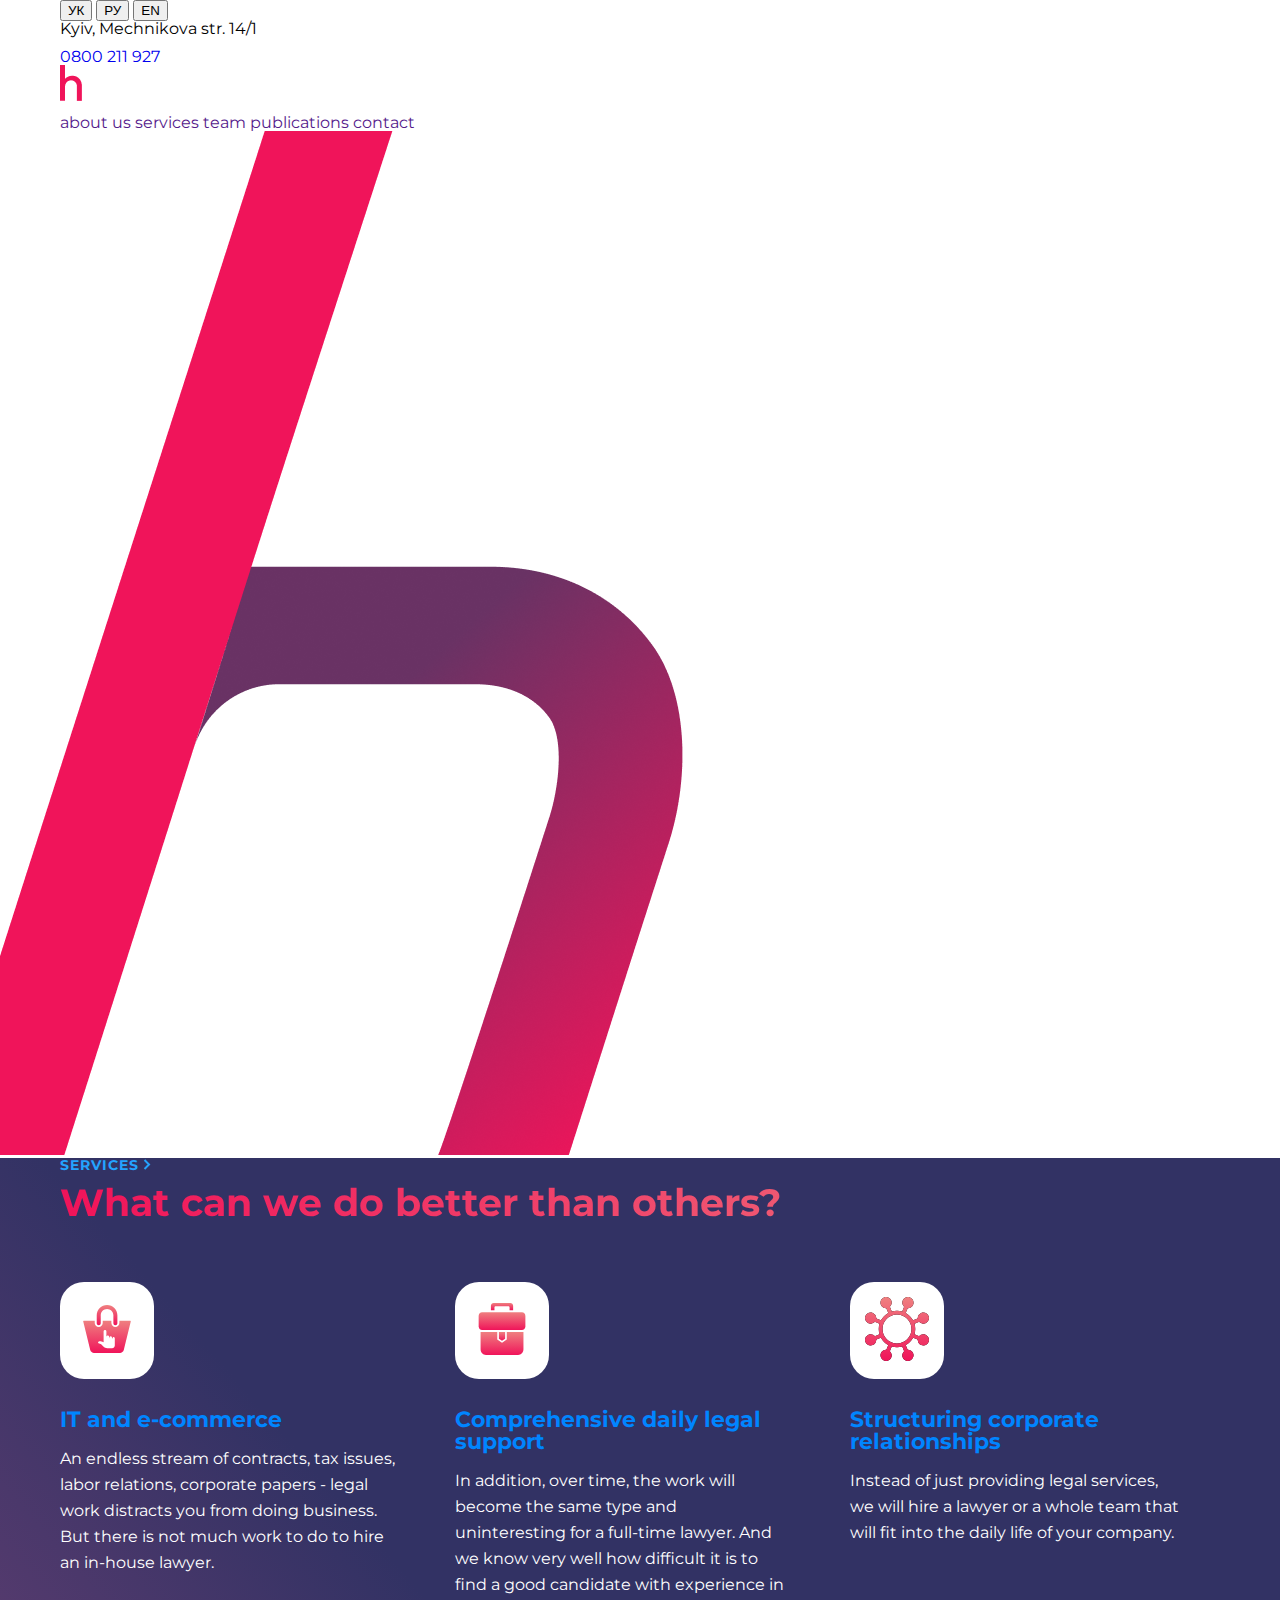
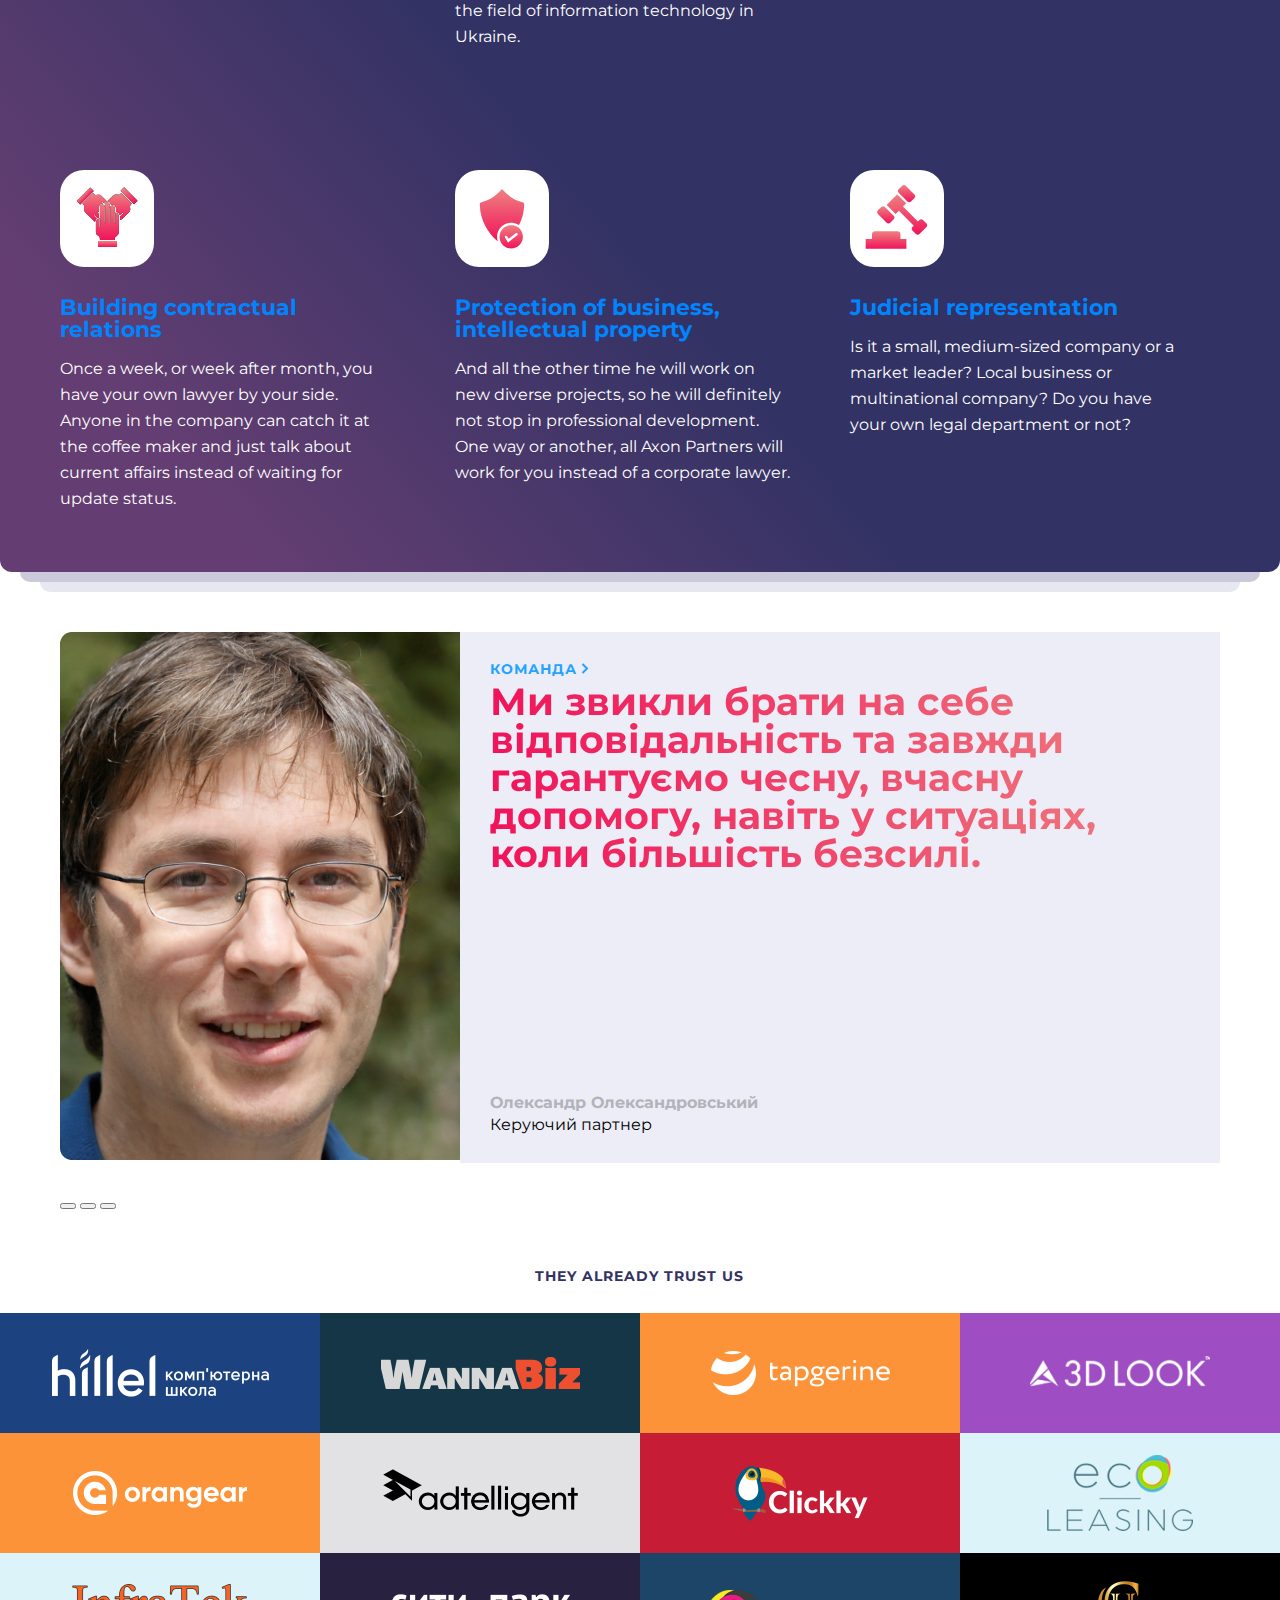
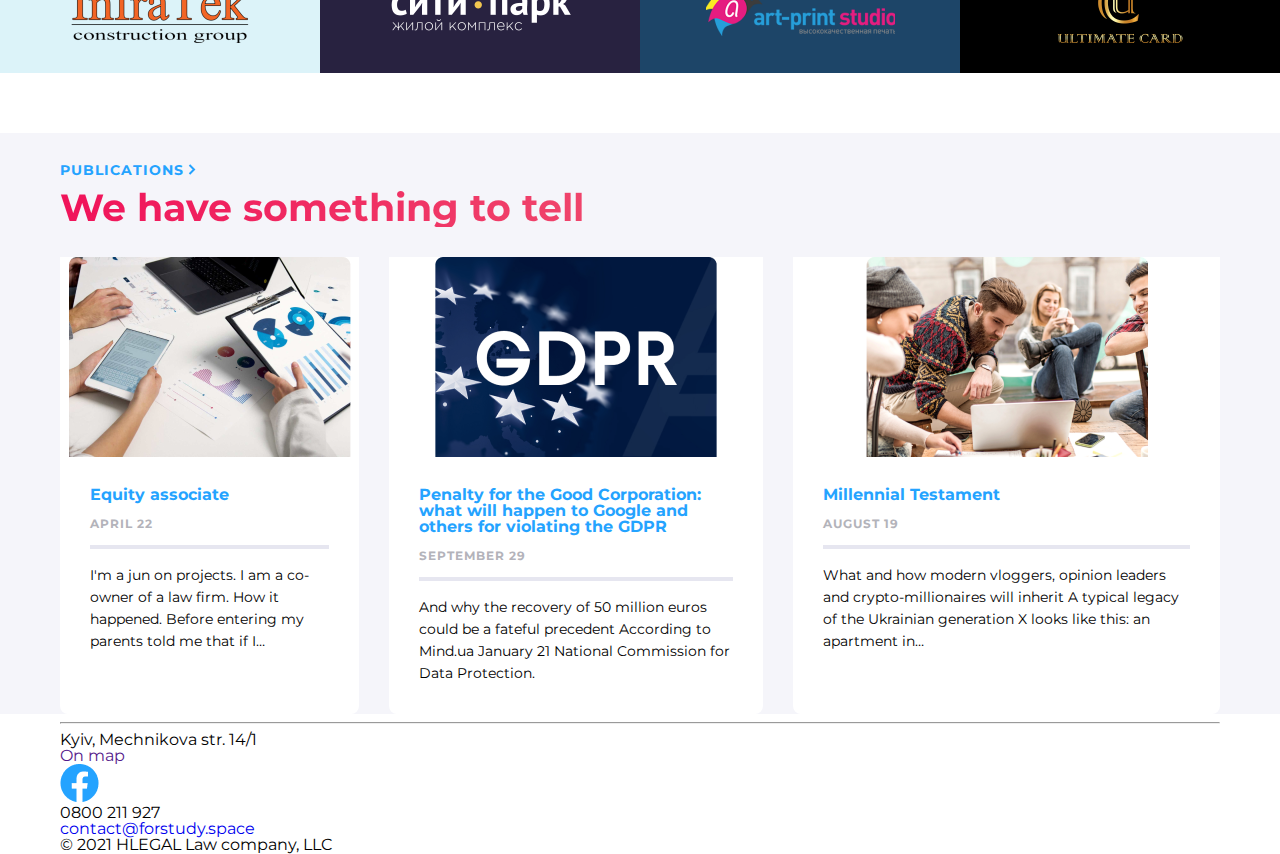
==== index.htm @ 00f5b54e "Merge branch 'homeWork2'" ====
<!DOCTYPE html>
<html lang="en">
<head>
    <meta charset="UTF-8">
    <meta name="viewport" content="width=device-width, initial-scale=1.0">
    <title>Document</title>
    <link rel="stylesheet" href="./css/style.css">
    <link rel="preconnect" href="https://fonts.googleapis.com">
    <link rel="preconnect" href="https://fonts.gstatic.com" crossorigin>
    <link href="https://fonts.googleapis.com/css2?family=Montserrat:wght@400;700&display=swap" rel="stylesheet">
</head>
<body>
    <header class="header">
        <div class="wrapper">
            <div class="header__top-of-head">
                <div class="buttons-lng">
                    <button>УК</button>
                    <button>РУ</button>
                    <button>EN</button>
                </div>
                <p>
                    Kyiv, Mechnikova str. 14/1
                </p>
                <a href="tel:+0800211927">0800 211 927</a>
                <img src="./images/logo/Facebook-Header.png" alt="">
            </div>  
            <div class="logo">
                <img src="./images/logo/Name.png" alt="">
                <img src="./images/logo/LAW-COMPANY.png" alt="">
            </div>
            <nav>
                <a href="">about us</a>
                <a href="">services</a>
                <a href="">team</a>
                <a href="">publications</a>
                <a href="">contact</a>
            </nav>
        </div>
        <section class="header__content">
            <img src="./images/Symbol.png" alt="">
        </section>
    </header>
    <section class="services">
        <div class="wrapper">
            <div>
            <a class="link-services" href="#">
                <h3 class="link-services--h3-caps">
                    Services
                </h3>
            </a>
            <h1 class="hero">
                What can we do better than others?
            </h1>
            </div>
            <div class="blocks">
                <div class="block">
                    <div class="wrap-for-services-img">
                        <img src="./images/servicesImg/Ecommerce.svg" alt="">
                    </div>
                    <h3 class="h3-regular">
                        IT and e-commerce
                    </h3>
                    <p class="paragraph-regular">
                        An endless stream of contracts, tax issues, labor relations, corporate papers - legal work distracts you from
                        doing
                        business. But there is not much work to do to hire an in-house lawyer.
                    </p>
                </div>
                <div class="block">
                    <div class="wrap-for-services-img">
                        <img src="./images/servicesImg/Support.svg" alt="">
                    </div>
                    <h3 class="h3-regular">
                        Comprehensive daily
                        legal support
                    </h3>
                    <p class="paragraph-regular">
                        In addition, over time, the work will become the same type and uninteresting for a full-time lawyer. And we know
                        very
                        well how difficult it is to find a good candidate with experience in the field of information technology in
                        Ukraine.
                    </p>
                </div>
                <div class="block">
                    <div class="wrap-for-services-img">
                        <img src="./images/servicesImg/Group.svg" alt="">
                    </div>
                    <h3 class="h3-regular">
                        Structuring corporate relationships
                    </h3>
                    <p class="paragraph-regular">
                        Instead of just providing legal services, we will hire a lawyer or a whole team that will fit into the daily
                        life of
                        your company.
                    </p>
                </div>
                <div class="block">
                    <div class="wrap-for-services-img">
                        <img src="./images/servicesImg/Trust.svg" alt="">
                    </div>
                    <h3 class="h3-regular">
                        Building contractual relations
                    </h3>
                    <p class="paragraph-regular">
                        Once a week, or week after month, you have your own lawyer by your side. Anyone in the company can catch it at
                        the
                        coffee maker and just talk about current affairs instead of waiting for update status.
                    </p>
                </div>
                <div class="block">
                    <div class="wrap-for-services-img">
                        <img src="./images/servicesImg/Protection.svg" alt="">
                    </div>
                    <h3 class="h3-regular">
                        Protection of business, intellectual property
                    </h3>
                    <p class="paragraph-regular">
                        And all the other time he will work on new diverse projects, so he will definitely not stop in professional
                        development.
                        One way or another, all Axon Partners will work for you instead of a corporate lawyer.
                    </p>
                </div>
                <div class="block">
                    <div class="wrap-for-services-img">
                        <img src="./images/servicesImg/Layer.svg" alt="">
                    </div>
                    <h3 class="h3-regular">
                        Judicial representation
                    </h3>
                    <p class="paragraph-regular">
                        Is it a small, medium-sized company or a market leader? Local business or multinational company? Do you have
                        your own
                        legal department or not?
                    </p>
                </div>
            </div>
        </div>
    </section>
    <section class="spacer">     
    </section>
    <section class="team-slider">
        <div class="wrapper">
            <div class="slider">
                <picture class="slider__picture">
                    <source media="(min-width: 1920px)" srcset="./images/team-photos/image400x298.png" />
                    <source media="(min-width: 1440px)" srcset="./images/team-photos/image400x400.png" />
                    <source media="(min-width: 1024px)" srcset="./images/team-photos/image400w.png" />
                    <source media="(min-width: 768px)" srcset="./images/team-photos/image648w.png" />
            
                    <img src="./images/team-photos/image315-w.png" alt="">
                </picture>
                <div class="slider__wrapper">
                    <div class="slider__wrapper-info">
                        <a class="link-services" href="#">
                            <h3 class="link-services--h3-caps">
                                команда
                            </h3>
                        </a>
                        <h1 class="slider__wrapper-info--hero hero">
                            Ми звикли брати на себе відповідальність та завжди гарантуємо чесну, вчасну допомогу, навіть у ситуаціях, коли
                            більшість
                            безсилі.
                        </h1>
                    </div>
                    <div class="contact">
                        <h4 class="contact-name" >
                            Олександр Олександровський
                        </h4>
                        <p class="contact-job-title">
                            Керуючий партнер
                        </p>
                    </div>
                </div>
            </div>
            <div class="dots-navigation">
                <button class="dots-navigation__button dots-navigation__button--active "></button>
                <button class="dots-navigation__button"></button>
                <button class="dots-navigation__button"></button>
            </div>
        </div>
    </section>
    <section class="spacer">
    </section>
    <section class="partners" >
        <h3 class="h3-caps">
            They already trust us
        </h3>
        <div class="logos">
            <a class="hillel" href="#">
                <img class="hillel-img" src="./images/partners/hillel.png" alt="">
            </a>
            <a class="wannabiz" href="#">
                <img class="wannabiz-img" src="./images/partners/wannabiz.png" alt="">
            </a>
            <a class="tapgerine" href="#">
                <img  class="tapgerine-img" src="./images/partners/tapgerine.png" alt="">
            </a>
            <a class="dlook" href="#">
                <img class="dlook-img" src="./images/partners/3dlook.png" alt="">
            </a>
            <a class="orangear" href="#">
                <img class="orangear-img" src="./images/partners/orangear.png" alt="">
            </a>
            <a class="adtelligent" href="#">
                <img class="adtelligent-img" src="./images/partners/adtelligent.png" alt="">
            </a>
            <a class="clickky" href="#">
                <img class="clickky-img" src="./images/partners/clickky.png" alt="">
            </a>
            <a class="eco-leasing" href="#">
                <img class="eco-leasing-img" src="./images/partners/eco-leasing.png" alt="">
            </a>
            <a class="ingratek" href="#">
                <img class="ingratek-img" src="./images/partners/ingratek.png" alt="">
            </a>
            <a class="city-par" href="#">
                <img class="city-par-img" src="./images/partners/city-par.png" alt="">
            </a>
            <a class="artprint" href="#">
                <img class="artprint-img" src="./images/partners/artprint.png" alt="">
            </a>
            <a class="ultimatecard" href="#">
                <img class="ultimatecard-img" src="./images/partners/ultimatecard.png" alt="">
            </a>
        </div>
    </section>
    <section class="publications">
        <div class="wrapper">
            <div class="publications__heading">
                <a class="publications__heading-link link-services" href="#">
                    <h3 class="link-services--h3-caps">
                        Publications
                    </h3>
                </a>
                <h1 class="publications__heading-hero hero">
                    We have something to tell
                </h1>
            </div>
            <div class="publications__cards">
                <div class="publications__cards--container ">
                    <div class="publications__cards--item">
                       <picture class="publications__cards--img">
                        <source media="(min-width: 1920px)" width="" srcset="./images/publications-photo/Cover1desktop.png" />
                        <source media="(min-width: 1440px)" srcset="./images/publications-photo/Cover1-1440.png" />
                        <source media="(min-width: 1024px)" srcset="./images/publications-photo/Cover1-1024.png" />
                        <source media="(min-width: 768px)"  srcset="./images/publications-photo/Cover1-768.png" />


                        <img class="publications__cards--img" src="./images/publications-photo/Cover1.png" alt="">
                       </picture>
                        <div class="publications__info">
                            <h4 class="publications__cards--title h4-regular">
                                Equity associate
                            </h4>
                            <p class="publications__cards--date">
                                April 22
                            </p>
                            <hr class="publications__card--dividing-strip">
                            <p class="publications__cards--text paragraph-small">
                                I'm a jun on projects. I am a co-owner of a law firm. How it happened. Before entering my parents told me
                                that if I…
                            </p>
                        </div>
                    </div>
                    <div class="publications__cards--item">
                        <picture class="publications__cards--img">
                            <source media="(min-width: 1920px)" srcset="./images/publications-photo/Cover2-desktop.png" />
                            <source media="(min-width: 1440px)" srcset="./images/publications-photo/Cover2-1440.png" />
                            <source media="(min-width: 1024px)" srcset="./images/publications-photo/Cover2-1024.png" />
                            <source media="(min-width: 768px)" srcset="./images/publications-photo/Cover2-768.png" />

                            <img class="publications__cards--img" src="./images/publications-photo/Cover2.png" alt="">
                        </picture>
                        <div class="publications__info">
                            <h4 class="publications__cards--title h4-regular">
                                Penalty for the Good Corporation: what will happen to Google and others for violating the GDPR
                            </h4>
                            <p class="publications__cards--date">
                                September 29
                            </p>
                            <hr class="publications__card--dividing-strip">
                            <p class="publications__cards--text paragraph-small">
                                And why the recovery of 50 million euros could be a fateful precedent According to Mind.ua January 21
                                National
                                Commission for Data Protection.
                            </p>
                        </div>
                    </div>
                </div>
                <div class="publications__cards--item">
                    <picture class="publications__cards--img">
                        <source media="(min-width: 1920px)" srcset="./images/publications-photo/Cover3-desktop.png" />
                        <source media="(min-width: 1440px)" srcset="./images/publications-photo/Cover3-1440.png" />
                        <source media="(min-width: 1024px)" srcset="./images/publications-photo/Cover3-1024.png" />
                        <source media="(min-width: 768px)" srcset="./images/publications-photo/Cover3-768.png" />

                        <img class="publications__cards--img" src="./images/publications-photo/Cover3.png" alt="">
                    </picture>
                   
                    <div class="publications__info">
                        <h4 class="publications__cards--title h4-regular">
                            Millennial Testament
                        </h4>
                        <p class="publications__cards--date">
                            August 19
                        </p>
                        <hr class="publications__card--dividing-strip">
                        <p class="publications__cards--text paragraph-small">
                            What and how modern vloggers, opinion leaders and crypto-millionaires will inherit A typical legacy of the Ukrainian
                            generation X looks like this: an apartment in…
                        </p>
                    </div>
                </div>
            </div>
        </div>
    </section>
    <footer class="footer">
        <div class="wrapper">
            <hr class="footer__hr">
            <div class="footer__content">
                <div class="footer__content--address">
                    <p class="footer__content--street">Kyiv, Mechnikova str. 14/1</p>
                    <a class="footer__content--link" href="">On map</a>
                </div>
                <div class="footer__content--contact">
                    <img src="./images/logo/Facebook-Footer.png" alt="">
                    <div class="dot-separator"></div>
                    <p class="footer__content--number" >0800 211 927</p>
                    <div class="dot-separator"></div>
                    <a class="footer__content--email" href="#">contact@forstudy.space</a>
                </div>
                <p class="footer__content--law">© 2021 HLEGAL Law company, LLC</p>
            </div>
        </div>
    </footer>
</body>
</html>
---- css/style.css ----
/* http://meyerweb.com/eric/tools/css/reset/ 
   v2.0 | 20110126
   License: none (public domain)
*/
html,
body,
div,
span,
applet,
object,
iframe,
h1,
h2,
h3,
h4,
h5,
h6,
p,
blockquote,
pre,
a,
abbr,
acronym,
address,
big,
cite,
code,
del,
dfn,
em,
img,
ins,
kbd,
q,
s,
samp,
small,
strike,
strong,
sub,
sup,
tt,
var,
b,
u,
i,
center,
dl,
dt,
dd,
ol,
ul,
li,
fieldset,
form,
label,
legend,
table,
caption,
tbody,
tfoot,
thead,
tr,
th,
td,
article,
aside,
canvas,
details,
embed,
figure,
figcaption,
footer,
header,
hgroup,
menu,
nav,
output,
ruby,
section,
summary,
time,
mark,
audio,
video {
  margin: 0;
  padding: 0;
  border: 0;
  font-size: 100%;
  font: inherit;
  vertical-align: baseline;
}

/* HTML5 display-role reset for older browsers */
article,
aside,
details,
figcaption,
figure,
footer,
header,
hgroup,
menu,
nav,
section {
  display: block;
}

body {
  line-height: 1;
}

ol,
ul {
  list-style: none;
}

blockquote,
q {
  quotes: none;
}

blockquote:before,
blockquote:after,
q:before,
q:after {
  content: "";
  content: none;
}

table {
  border-collapse: collapse;
  border-spacing: 0;
}

a {
  text-decoration: none;
}

body {
  font-family: montserrat, sans-serif;
}

.wrapper {
  margin-left: auto;
  margin-right: auto;
}

.wrapper {
  max-width: 1600px;
  padding-left: 30px;
  padding-right: 30px;
  margin-left: auto;
  margin-right: auto;
}

.spacer {
  height: 60px;
}

@media (max-width: 768px) {
  .hero {
    font-size: 30px;
  }
}
@media (max-width: 1024px) {
  .slider__wrapper {
    margin-bottom: 30px;
  }
}
@media (min-width: 768px) {
  .wrapper {
    padding-left: 60px;
    padding-right: 60px;
  }
  .block {
    width: 45%;
  }
  .blocks {
    display: flex;
    flex-direction: row;
    flex-wrap: wrap;
    align-content: space-between;
    gap: 60px;
  }
  .publications__cards--container {
    display: flex;
    gap: 30px;
  }
}
@media (min-width: 1024px) {
  .block {
    width: 28.9%;
  }
  .slider {
    display: flex;
    margin-bottom: 30px;
  }
  .slider__wrapper {
    display: flex;
    flex-direction: column;
    justify-content: space-between;
    gap: 30px;
  }
  .publications__cards {
    display: flex;
    gap: 30px;
  }
  .publications__cards--item {
    display: flex;
    flex-direction: column;
    align-items: flex-start;
  }
  .publications__cards--container {
    display: flex;
  }
}
@media (min-width: 1440px) {
  .block {
    width: 30.3%;
  }
  .slider-wrapper-info .hero {
    margin-bottom: 0;
  }
}
@media (max-width: 768px) {
  .logos a:nth-child(n+7) {
    display: none;
  }
}
@media (min-width: 768px) {
  .logos {
    display: flex;
    flex-wrap: wrap;
  }
  .logos a {
    width: 33.3%;
  }
}
@media (min-width: 1024px) {
  .logos a {
    width: 25%;
  }
}
@media (min-width: 1920px) {
  .wrapper {
    padding-left: 160px;
    padding-right: 160px;
  }
  .block {
    width: 30.8%;
  }
  .logos {
    padding-left: 100px;
    padding-right: 100px;
  }
  .hillel {
    border-top-left-radius: 12px;
  }
  .dlook {
    border-top-right-radius: 12px;
  }
  .ingratek {
    border-bottom-left-radius: 12px;
  }
  .ultimatecard {
    border-bottom-right-radius: 12px;
  }
}
.publications {
  padding-top: 30px;
  background-color: #F5F5FA;
}
.publications__cards--img {
  height: 200px;
  display: flex;
  justify-content: center;
  margin-left: auto;
  margin-right: auto;
}
.publications__info {
  padding: 30px;
}
.publications__cards--item {
  margin-top: 30px;
  background-color: #fff;
  border-bottom-left-radius: 8px;
  border-bottom-right-radius: 8px;
}
.publications__cards--title {
  margin-bottom: 15px;
}
.publications__cards--date {
  margin-bottom: 15px;
  color: #B3B3BA;
  font-size: 12px;
  font-weight: 700;
  letter-spacing: 1px;
  text-transform: uppercase;
}
.publications__card--dividing-strip {
  margin-top: 0;
  margin-bottom: 15px;
  background: #E6E6F0;
  height: 4px;
  border: none;
}

.hero {
  margin-top: 10px;
  font-size: 38px;
  font-weight: 700;
  background: linear-gradient(90deg, #F0145A 0.84%, #EF8080 99.96%);
  background-clip: text;
  -webkit-background-clip: text;
  -webkit-text-fill-color: transparent;
}

.h3-regular {
  color: #0085FF;
  font-size: 22px;
  font-weight: 700;
  margin-bottom: 15px;
}

.paragraph-regular {
  color: #FFF;
  line-height: 26px;
}

.h3-caps {
  color: #24A3FF;
  font-size: 14px;
  font-weight: 700;
  letter-spacing: 1px;
  text-transform: uppercase;
  color: #323264;
  margin-bottom: 30px;
  width: 210px;
  margin-left: auto;
  margin-right: auto;
}

.h4-regular {
  color: #24A3FF;
  font-weight: 700;
}

.paragraph-small {
  color: #000;
  font-size: 14px;
  line-height: 22px;
}

.services {
  position: relative;
  background: linear-gradient(229deg, #323264 11.93%, #323264 57.17%, #643E72 87.46%);
  border-radius: 0px 0px 12px 12px;
}

.services::after {
  content: "";
  position: absolute;
  bottom: -10px;
  left: 0;
  right: 0;
  margin-right: 20px;
  margin-left: 20px;
  border-radius: 0px 0px 12px 12px;
  background-color: #CACADB;
  height: 10px;
}

.services::before {
  content: "";
  position: absolute;
  bottom: -20px;
  left: 0;
  right: 0;
  margin-right: 40px;
  margin-left: 40px;
  border-radius: 0px 0px 12px 12px;
  background-color: #E7E7F2;
  height: 10px;
}

.link-services {
  display: flex;
  width: 94px;
}
.link-services--h3-caps {
  color: #24A3FF;
  font-size: 14px;
  font-weight: 700;
  letter-spacing: 1px;
  text-transform: uppercase;
}

.link-services::after {
  content: url(../images/Arrow.svg);
  margin-left: 2px;
}

.link-services:hover::after {
  content: url(../images/ArrowRed.svg);
  margin-left: 2px;
}

.link-services:hover .link-services--h3-caps {
  color: #F0145A;
}

.wrap-for-services-img {
  display: inline-block;
  border-radius: 24px;
  background: #FFF;
  margin-bottom: 30px;
}
.wrap-for-services-img img {
  width: 64px;
  height: 64px;
  padding: 15px;
}

.blocks {
  padding-top: 30px;
  padding-bottom: 30px;
}

.block {
  padding-top: 30px;
  padding-bottom: 30px;
}

.partners {
  padding-bottom: 60px;
}

.hillel {
  background-color: #1C4280;
  display: flex;
  height: 120px;
  justify-content: center;
  align-items: center;
}
.hillel-img {
  width: 217px;
  height: 48px;
}

.wannabiz {
  display: flex;
  height: 120px;
  justify-content: center;
  align-items: center;
  background-color: #143646;
}
.wannabiz-img {
  width: 199px;
  height: 32px;
}

.tapgerine {
  display: flex;
  height: 120px;
  justify-content: center;
  align-items: center;
  background-color: #FD9339;
}
.tapgerine-img {
  width: 179px;
  height: 44px;
}

.dlook {
  display: flex;
  height: 120px;
  justify-content: center;
  align-items: center;
  background-color: #9E4DC3;
}
.dlook-img {
  width: 180px;
  height: 42px;
}

.orangear {
  display: flex;
  height: 120px;
  justify-content: center;
  align-items: center;
  background-color: #FD9339;
}
.orangear-img {
  width: 174px;
  height: 44px;
}

.adtelligent {
  display: flex;
  height: 120px;
  justify-content: center;
  align-items: center;
  background-color: #E2E2E4;
}
.adtelligent-img {
  width: 195px;
  height: 48px;
}

.clickky {
  display: flex;
  height: 120px;
  justify-content: center;
  align-items: center;
  background-color: #C71C36;
}
.clickky-img {
  width: 138px;
  height: 61px;
}

.eco-leasing {
  display: flex;
  height: 120px;
  justify-content: center;
  align-items: center;
  background-color: #DCF3F9;
}
.eco-leasing-img {
  width: 146px;
  height: 76px;
}

.ingratek {
  display: flex;
  height: 120px;
  justify-content: center;
  align-items: center;
  background-color: #DCF3F9;
}
.ingratek-img {
  width: 182px;
  height: 60px;
}

.city-par {
  display: flex;
  height: 120px;
  justify-content: center;
  align-items: center;
  background-color: #282240;
}
.city-par-img {
  width: 181px;
  height: 38px;
}

.artprint {
  display: flex;
  height: 120px;
  justify-content: center;
  align-items: center;
  background-color: #1D4568;
}
.artprint-img {
  width: 189px;
  height: 46px;
}

.ultimatecard {
  display: flex;
  height: 120px;
  justify-content: center;
  align-items: center;
  background-color: #000;
}
.ultimatecard-img {
  width: 152px;
  height: 95px;
}

.slider__wrapper-info--hero {
  margin-top: 5px;
  margin-bottom: 30px;
}
.slider__wrapper {
  padding: 30px;
  background-color: #EDEDF7;
}

.contact-name {
  color: #B3B3BA;
  font-weight: 700;
  margin-bottom: 6px;
@media (min-width: 768px) {
  .logos {
    display: flex;
    flex-wrap: wrap;
  }
  .logos a {
    width: 33.3%;
  }
  .footer__content {
    display: grid;
    grid-template-columns: 1fr 1fr;
  }
  .footer__content--address {
    display: flex;
  }
  .footer__content--street {
    display: flex;
    align-items: center;
  }
  .footer__content--law {
    display: flex;
    justify-content: end;
  }
  .footer__content--street::after {
    content: "";
    border-radius: 50%;
    width: 6px;
    height: 6px;
    background-color: #B3B3BA;
    margin-left: 10px;
    margin-right: 10px;
  }
  .footer__content--contact {
    display: flex;
    align-items: center;
    grid-column: 1/3;
    grid-row: 2/3;
  }
  .footer__content--number {
    display: flex;
    align-items: center;
  }
  .footer__content--number::before {
    content: "";
    border-radius: 50%;
    width: 6px;
    height: 6px;
    background-color: #B3B3BA;
    margin-left: 10px;
    margin-right: 10px;
  }
  .footer__content--number::after {
    content: "";
    border-radius: 50%;
    width: 6px;
    height: 6px;
    background-color: #B3B3BA;
    margin-left: 10px;
    margin-right: 10px;
  }
}
.contact-job-title {
  color: #B3B3BA;
  font-size: 14px;
  line-height: 22px;
}

.dots-navigation {
  display: flex;
  justify-content: center;
}
.dots-navigation__button {
  cursor: pointer;
  width: 16px;
  height: 16px;
  border-radius: 50%;
  border: none;
  opacity: 0.2;
  background-color: #24A3FF;
}
.dots-navigation__button:nth-child(2) {
  margin-left: 15px;
  margin-right: 15px;
}
.dots-navigation__button--active {
  opacity: 1;
}

.slider__picture {
  display: block;
  font-size: 0;
  margin-left: auto;
  margin-right: auto;
  display: flex;
  justify-content: center;
}
.footer {
  padding-top: 30px;
  padding-bottom: 30px;
}
.footer__hr {
  height: 2px;
  background-color: #E6E6F0;
  margin-top: 0;
  margin-bottom: 30px;
  border: none;
}
.footer__content {
  text-align: center;
}
.footer__content--link {
  color: #24A3FF;
  font-size: 14px;
  font-weight: 700;
  letter-spacing: 1px;
  text-transform: uppercase;
}
.footer__content--number {
  color: #46466E;
  font-weight: 700;
  margin-top: 10px;
  margin-bottom: 10px;
}
.footer__content--email {
  color: #24A3FF;
  font-weight: 700;
}
.footer__content--law {
  color: #B3B3BA;
}
.footer__content--street {
  color: #323264;
  margin-bottom: 10px;
}
.footer__content--contact {
  margin-bottom: 30px;
}
.footer__content--address {
  margin-bottom: 20px;
}

.header {
  position: relative;
}
.header__top-of-head {
  position: absolute;
  top: 0;
}
.header__content {
  background-color: #323264;
  position: relative;
}

/*# sourceMappingURL=style.css.map */
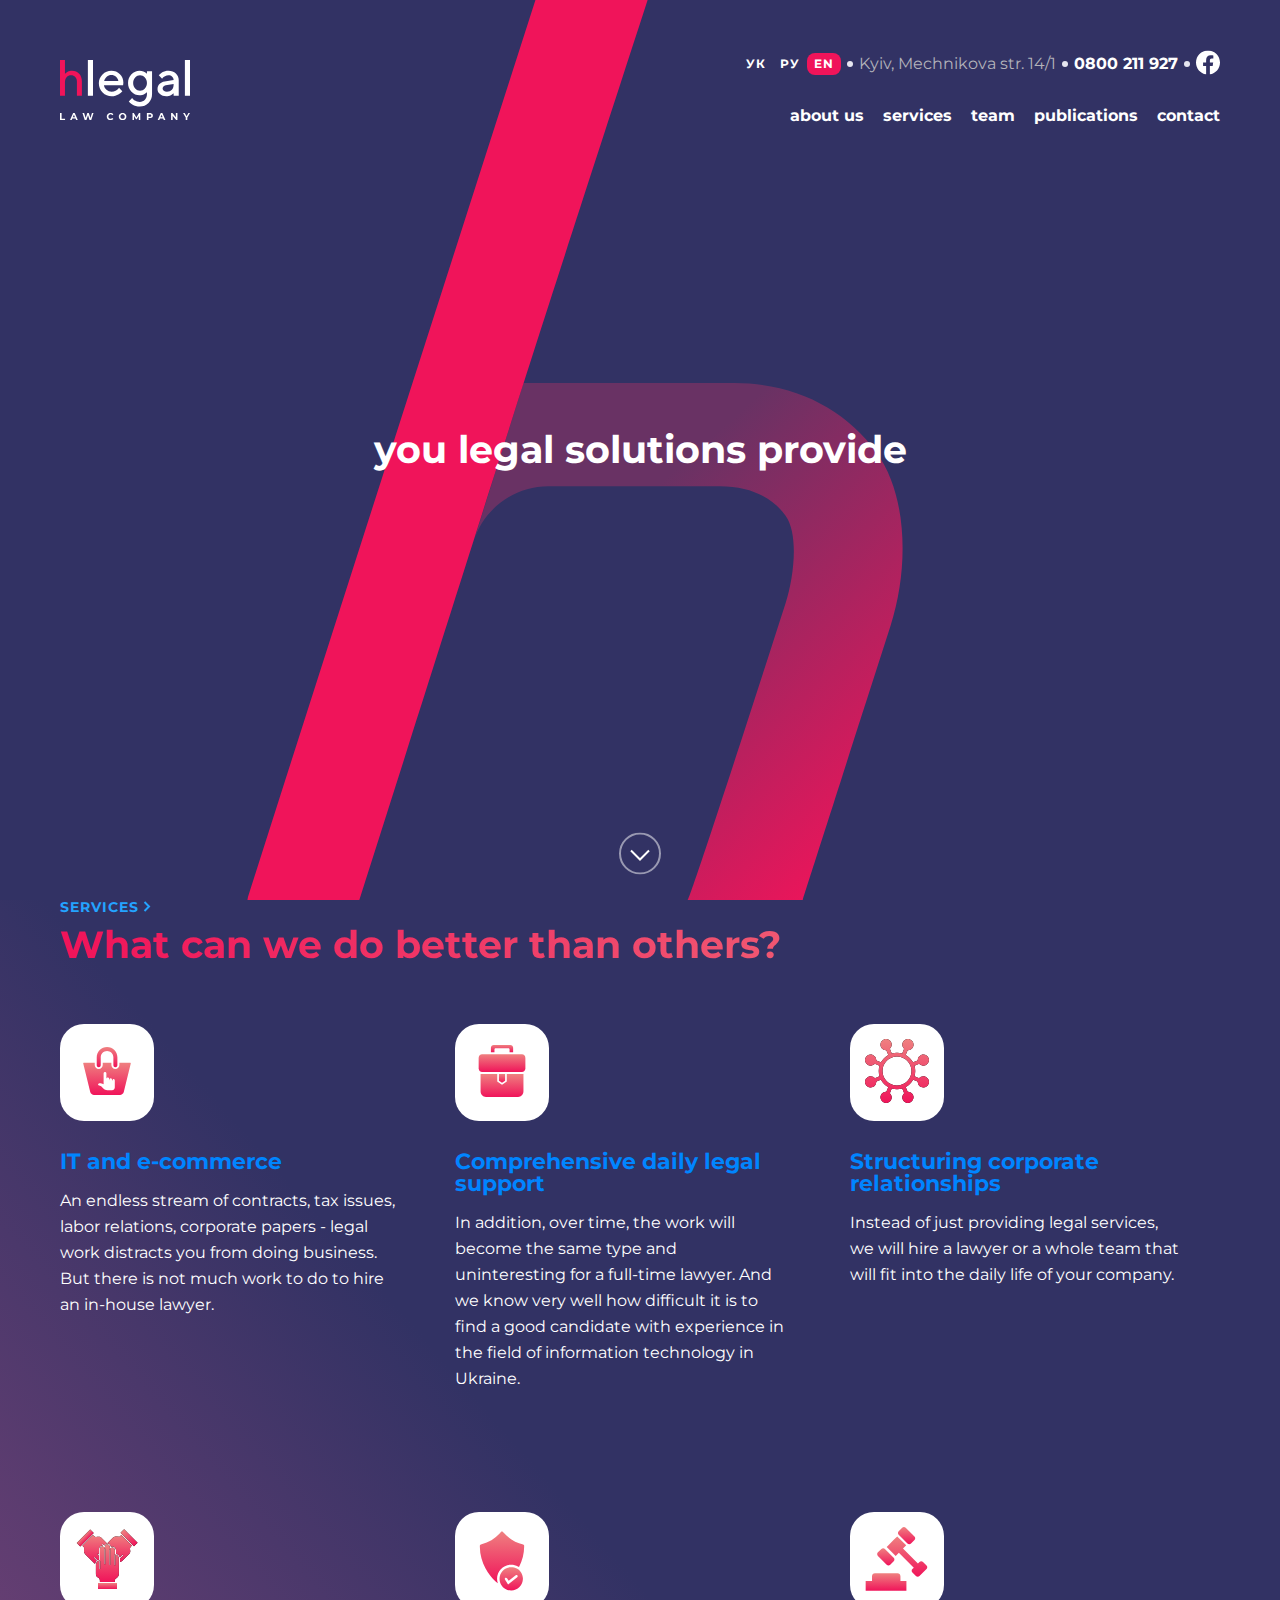
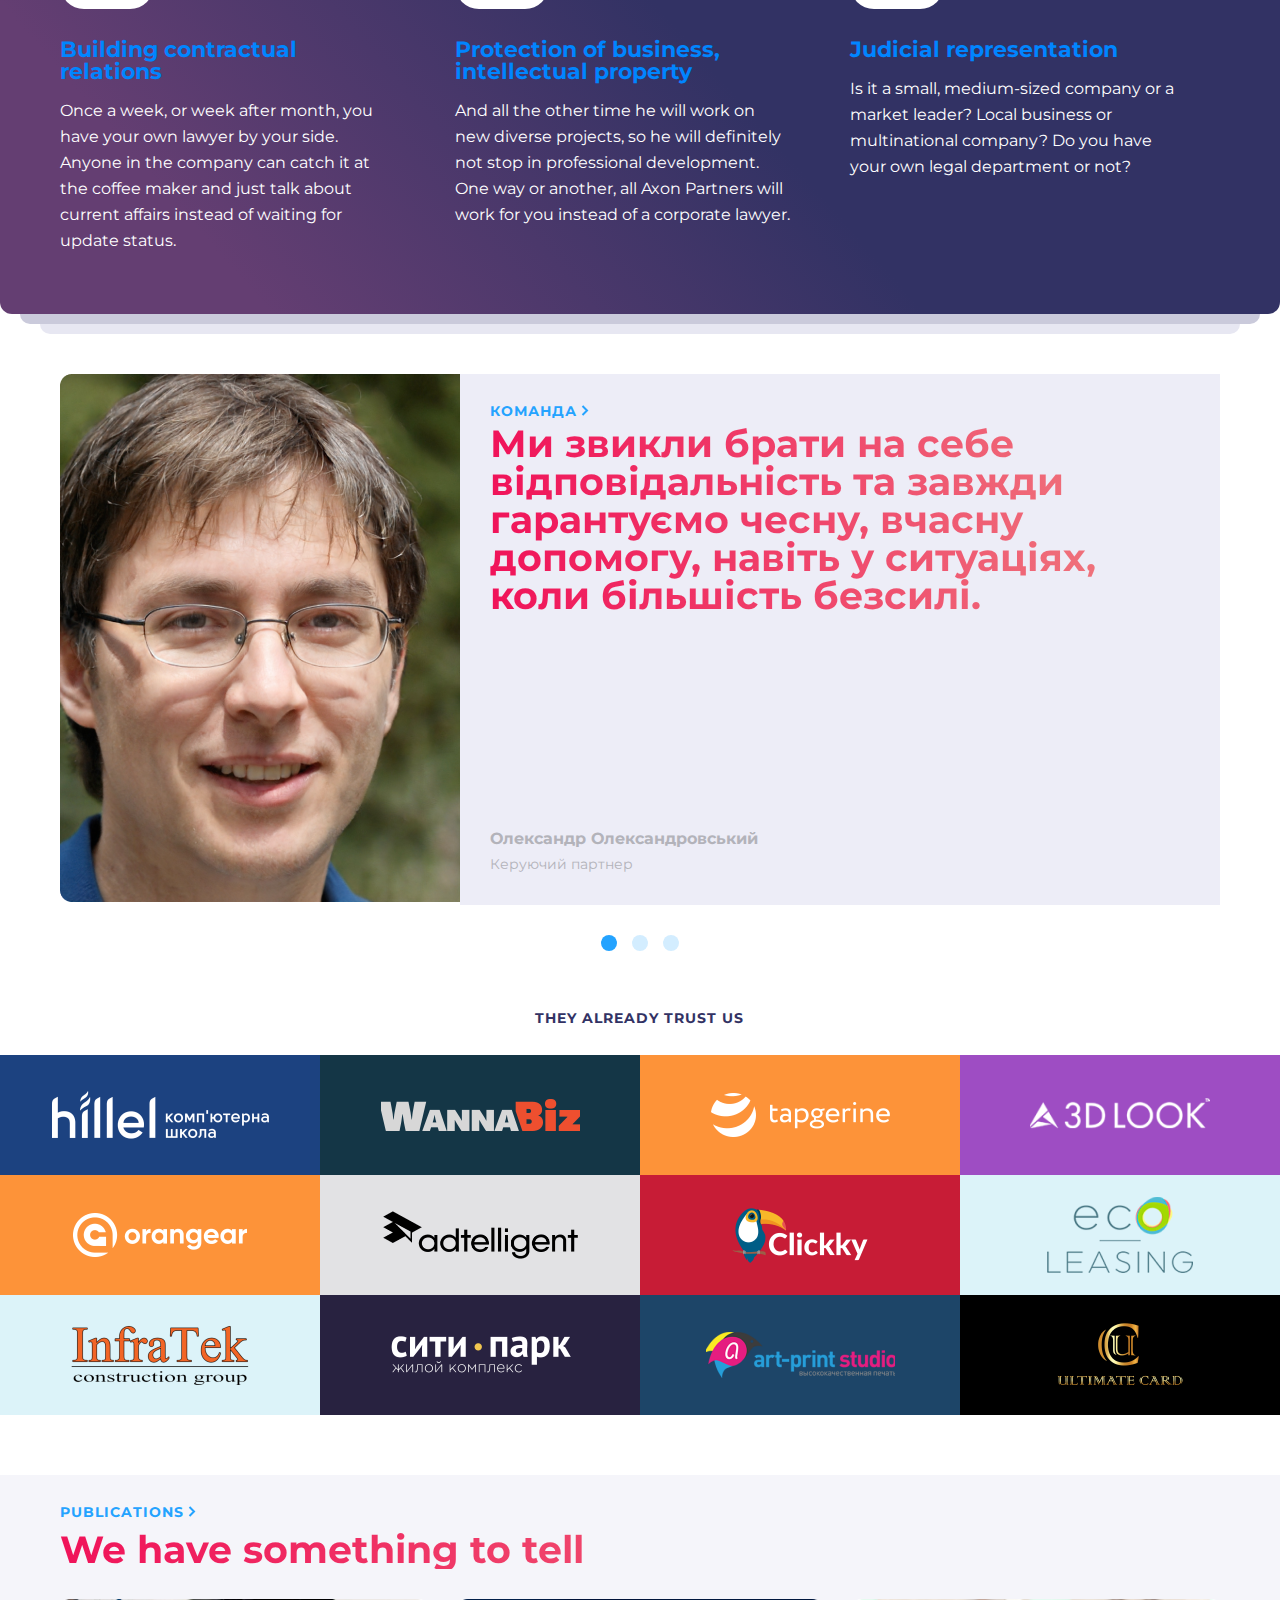
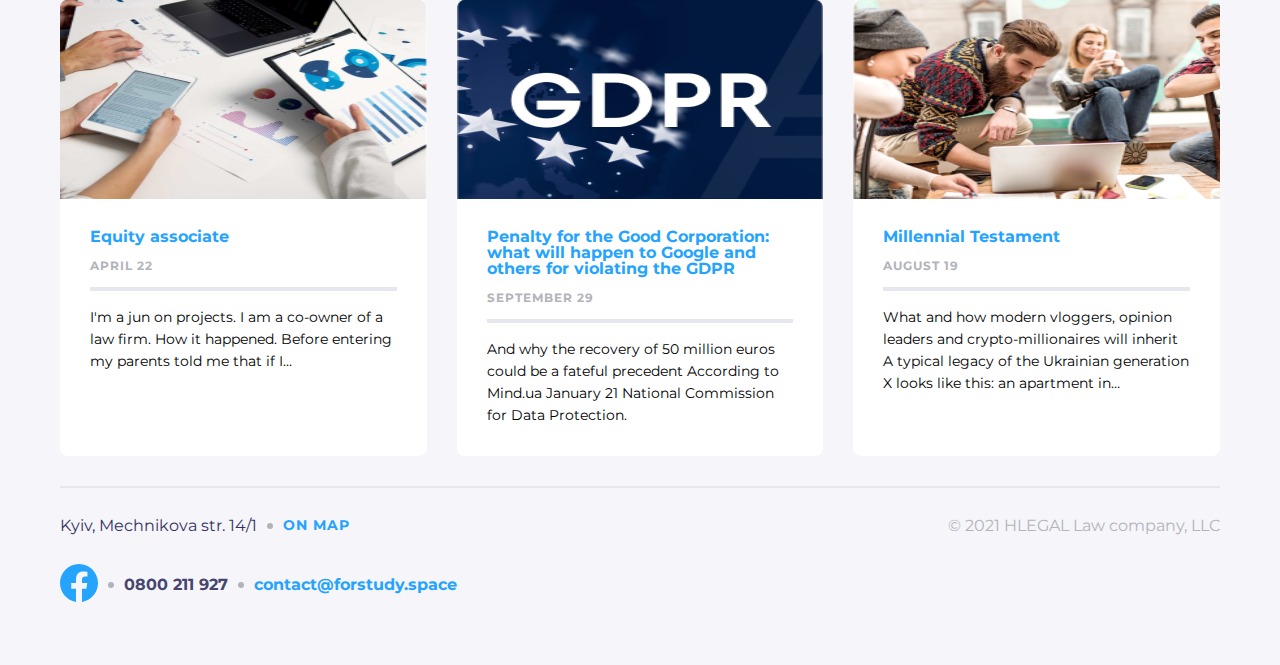
==== commit ee719ead: "created header, footer, hero" ====
--- a/index.htm
+++ b/index.htm
@@ -10,36 +10,85 @@
     <link href="https://fonts.googleapis.com/css2?family=Montserrat:wght@400;700&display=swap" rel="stylesheet">
 </head>
 <body>
-    <header class="header">
-        <div class="wrapper">
-            <div class="header__top-of-head">
-                <div class="buttons-lng">
-                    <button>УК</button>
-                    <button>РУ</button>
-                    <button>EN</button>
-                </div>
-                <p>
-                    Kyiv, Mechnikova str. 14/1
-                </p>
-                <a href="tel:+0800211927">0800 211 927</a>
-                <img src="./images/logo/Facebook-Header.png" alt="">
-            </div>  
-            <div class="logo">
-                <img src="./images/logo/Name.png" alt="">
-                <img src="./images/logo/LAW-COMPANY.png" alt="">
-            </div>
-            <nav>
-                <a href="">about us</a>
-                <a href="">services</a>
-                <a href="">team</a>
-                <a href="">publications</a>
-                <a href="">contact</a>
-            </nav>
-        </div>
-        <section class="header__content">
-            <img src="./images/Symbol.png" alt="">
-        </section>
-    </header>
+    <section class="header__content">
+        <header class="header">
+            <div class="header__wrapper">
+                <div class="header__container-color desktop-hidden">
+                </div>
+                <div class="header__top-of-head">
+                    <nav class="header__links-lng">
+                        <a class="header__links-lng--item " href="">УК</a>
+                        <a class="header__links-lng--item" href="">РУ</a>
+                        <a class="header__links-lng--item header__links-lng--item-active" href="">EN</a>
+                    </nav>
+                    <p class="header__top-of-head--address mobile-hidden ">
+                        Kyiv, Mechnikova str. 14/1
+                    </p>
+                    <a class="header__top-of-head--tel" href="tel:+0800211927">0800 211 927</a>
+                    <a href="">
+                        <svg class="header__fb-svg mobile-hidden" width="24" height="25" viewBox="0 0 24 25" fill="none" xmlns="http://www.w3.org/2000/svg">
+                            <g clip-path="url(#clip0_115896_2805)">
+                                <path
+                                    d="M24 12.5733C24 5.90541 18.6274 0.5 12 0.5C5.37258 0.5 0 5.90541 0 12.5733C0 18.5995 4.38823 23.5943 10.125 24.5V16.0633H7.07813V12.5733H10.125V9.91343C10.125 6.88755 11.9165 5.21615 14.6576 5.21615C15.9705 5.21615 17.3438 5.45195 17.3438 5.45195V8.42313H15.8306C14.3399 8.42313 13.875 9.35379 13.875 10.3086V12.5733H17.2031L16.6711 16.0633H13.875V24.5C19.6118 23.5943 24 18.5995 24 12.5733Z"
+                                    fill="white" />
+                            </g>
+                            <defs>
+                                <clipPath id="clip0_115896_2805">
+                                    <rect width="24" height="24" fill="white" transform="translate(0 0.5)" />
+                                </clipPath>
+                            </defs>
+                        </svg>
+                    </a>
+                </div>  
+                <div class="header__middle">
+                    <picture>
+                        <source srcset="./images/header/Logo-min768.svg" media="(min-width: 768px)">
+                        <img src="./images/header/Logo.svg" alt="">
+                    </picture>
+                    <img class="header__middle--slash desktop-hidden" src="./images/header/Slash.svg" alt="">
+                    <p class="header__middle--services desktop-hidden">services</p>
+                </div>
+                <button class="header__button--nav desktop-hidden">
+                    <img src="./images/header/Hamburger.svg" alt="">
+                </button>
+                <nav class="header__nav mobile-hidden">
+                    <a class="header__nav--link" href="">about us</a>
+                    <a class="header__nav--link" href="">services</a>
+                    <a class="header__nav--link" href="">team</a>
+                    <a class="header__nav--link" href="">publications</a>
+                    <a class="header__nav--link" href="">contact</a>
+                </nav>
+            </div>
+        </header>
+        
+    </section>
+    <section class="hero-content">
+        <picture>
+            <source srcset="./images/hero/Symbol-1920.svg" media="(min-width: 1920px)">
+            <source srcset="./images/hero/Symbol-1440.svg" media="(min-width: 1440px)">
+            <source srcset="./images/hero/Symbol-1024.svg" media="(min-width: 1024px)">
+            <source srcset="./images/hero/Symbol-768.png" media="(min-width: 768px)">          
+            <img class="hero-content__img" src="./images/header/Symbol375.png" alt="">
+        </picture>
+        <div class="hero-content__container-text">
+            <p class="hero-content__text">
+                you legal solutions provide
+            </p>
+        </div>
+        <button class="hero-content__button">
+            <svg class="hero-content__button--svg" width="42" height="42" viewBox="0 0 42 42" fill="none" xmlns="http://www.w3.org/2000/svg">
+                <g clip-path="url(#clip0_22728_12366)">
+                    <circle opacity="0.5" cx="21" cy="21" r="20" stroke="white" stroke-width="2" />
+                    <path d="M12 18L21 27L30 18" stroke="white" stroke-width="2" />
+                </g>
+                <defs>
+                    <clipPath id="clip0_22728_12366">
+                        <rect width="42" height="42" fill="white" />
+                    </clipPath>
+                </defs>
+            </svg>
+        </button>
+    </section>
     <section class="services">
         <div class="wrapper">
             <div>
@@ -147,7 +196,7 @@
                     <source media="(min-width: 1024px)" srcset="./images/team-photos/image400w.png" />
                     <source media="(min-width: 768px)" srcset="./images/team-photos/image648w.png" />
             
-                    <img src="./images/team-photos/image315-w.png" alt="">
+                    <img class="slider__picture--img" src="./images/team-photos/image315-w.png" alt="">
                 </picture>
                 <div class="slider__wrapper">
                     <div class="slider__wrapper-info">
@@ -237,54 +286,52 @@
                 </h1>
             </div>
             <div class="publications__cards">
-                <div class="publications__cards--container ">
-                    <div class="publications__cards--item">
-                       <picture class="publications__cards--img">
-                        <source media="(min-width: 1920px)" width="" srcset="./images/publications-photo/Cover1desktop.png" />
-                        <source media="(min-width: 1440px)" srcset="./images/publications-photo/Cover1-1440.png" />
-                        <source media="(min-width: 1024px)" srcset="./images/publications-photo/Cover1-1024.png" />
-                        <source media="(min-width: 768px)"  srcset="./images/publications-photo/Cover1-768.png" />
+                <div class="publications__cards--item">
+                    <picture class="publications__cards--img">
+                    <source media="(min-width: 1920px)" width="" srcset="./images/publications-photo/Cover1desktop.png" />
+                    <source media="(min-width: 1440px)" srcset="./images/publications-photo/Cover1-1440.png" />
+                    <source media="(min-width: 1024px)" srcset="./images/publications-photo/Cover1-1024.png" />
+                    <source media="(min-width: 768px)"  srcset="./images/publications-photo/Cover1-768.png" />
 
 
-                        <img class="publications__cards--img" src="./images/publications-photo/Cover1.png" alt="">
-                       </picture>
-                        <div class="publications__info">
-                            <h4 class="publications__cards--title h4-regular">
-                                Equity associate
-                            </h4>
-                            <p class="publications__cards--date">
-                                April 22
-                            </p>
-                            <hr class="publications__card--dividing-strip">
-                            <p class="publications__cards--text paragraph-small">
-                                I'm a jun on projects. I am a co-owner of a law firm. How it happened. Before entering my parents told me
-                                that if I…
-                            </p>
-                        </div>
-                    </div>
-                    <div class="publications__cards--item">
-                        <picture class="publications__cards--img">
-                            <source media="(min-width: 1920px)" srcset="./images/publications-photo/Cover2-desktop.png" />
-                            <source media="(min-width: 1440px)" srcset="./images/publications-photo/Cover2-1440.png" />
-                            <source media="(min-width: 1024px)" srcset="./images/publications-photo/Cover2-1024.png" />
-                            <source media="(min-width: 768px)" srcset="./images/publications-photo/Cover2-768.png" />
+                    <img class="publications__cards--img" src="./images/publications-photo/Cover1.png" alt="">
+                    </picture>
+                    <div class="publications__info">
+                        <h4 class="publications__cards--title h4-regular">
+                            Equity associate
+                        </h4>
+                        <p class="publications__cards--date">
+                            April 22
+                        </p>
+                        <hr class="publications__card--dividing-strip">
+                        <p class="publications__cards--text paragraph-small">
+                            I'm a jun on projects. I am a co-owner of a law firm. How it happened. Before entering my parents told me
+                            that if I…
+                        </p>
+                    </div>
+                </div>
+                <div class="publications__cards--item">
+                    <picture class="publications__cards--img">
+                        <source media="(min-width: 1920px)" srcset="./images/publications-photo/Cover2-desktop.png" />
+                        <source media="(min-width: 1440px)" srcset="./images/publications-photo/Cover2-1440.png" />
+                        <source media="(min-width: 1024px)" srcset="./images/publications-photo/Cover2-1024.png" />
+                        <source media="(min-width: 768px)" srcset="./images/publications-photo/Cover2-768.png" />
 
-                            <img class="publications__cards--img" src="./images/publications-photo/Cover2.png" alt="">
-                        </picture>
-                        <div class="publications__info">
-                            <h4 class="publications__cards--title h4-regular">
-                                Penalty for the Good Corporation: what will happen to Google and others for violating the GDPR
-                            </h4>
-                            <p class="publications__cards--date">
-                                September 29
-                            </p>
-                            <hr class="publications__card--dividing-strip">
-                            <p class="publications__cards--text paragraph-small">
-                                And why the recovery of 50 million euros could be a fateful precedent According to Mind.ua January 21
-                                National
-                                Commission for Data Protection.
-                            </p>
-                        </div>
+                        <img class="publications__cards--img" src="./images/publications-photo/Cover2.png" alt="">
+                    </picture>
+                    <div class="publications__info">
+                        <h4 class="publications__cards--title h4-regular">
+                            Penalty for the Good Corporation: what will happen to Google and others for violating the GDPR
+                        </h4>
+                        <p class="publications__cards--date">
+                            September 29
+                        </p>
+                        <hr class="publications__card--dividing-strip">
+                        <p class="publications__cards--text paragraph-small">
+                            And why the recovery of 50 million euros could be a fateful precedent According to Mind.ua January 21
+                            National
+                            Commission for Data Protection.
+                        </p>
                     </div>
                 </div>
                 <div class="publications__cards--item">
@@ -323,7 +370,20 @@
                     <a class="footer__content--link" href="">On map</a>
                 </div>
                 <div class="footer__content--contact">
-                    <img src="./images/logo/Facebook-Footer.png" alt="">
+                    <a href="#">
+                        <svg class="footer__fb-svg" width="38" height="38" viewBox="0 0 38 38" fill="none" xmlns="http://www.w3.org/2000/svg">
+                            <g clip-path="url(#clip0_22721_8205)">
+                                <path
+                                    d="M38 19.1161C38 8.55857 29.4934 0 19 0C8.50658 0 0 8.55857 0 19.1161C0 28.6575 6.94803 36.5659 16.0312 38V24.6419H11.207V19.1161H16.0312V14.9046C16.0312 10.1136 18.8678 7.46723 23.2078 7.46723C25.2866 7.46723 27.4609 7.84059 27.4609 7.84059V12.545H25.0651C22.7048 12.545 21.9688 14.0185 21.9688 15.5302V19.1161H27.2383L26.3959 24.6419H21.9688V38C31.052 36.5659 38 28.6575 38 19.1161Z"
+                                    fill="#24A3FF" />
+                            </g>
+                            <defs>
+                                <clipPath id="clip0_22721_8205">
+                                    <rect width="38" height="38" fill="white" />
+                                </clipPath>
+                            </defs>
+                        </svg>
+                    </a>
                     <div class="dot-separator"></div>
                     <p class="footer__content--number" >0800 211 927</p>
                     <div class="dot-separator"></div>
@@ -333,5 +393,20 @@
             </div>
         </div>
     </footer>
+    <div class="mobile-navigation mobile-navigation-close">
+        <nav class="mobile-navigation__container">
+            <button class="mobile-navigation__container--button" type="button">
+                <svg class="mobile-navigation__container--svg" width="32" height="32" viewBox="0 0 32 32" fill="none" xmlns="http://www.w3.org/2000/svg">
+                    <path d="M7 7L25 25" stroke="#EC6F5D" stroke-width="2" />
+                    <path d="M25 7L7 25" stroke="#EC6F5D" stroke-width="2" />
+                </svg>
+            </button>
+            <a class="mobile-navigation__container--link mobile-navigation__container--link-current-page" href="">about us</a>
+            <a class="mobile-navigation__container--link" href="">послуги</a>
+            <a class="mobile-navigation__container--link" href="">контаки</a>
+            <a class="mobile-navigation__container--link" href="">публікації</a>
+            <a class="mobile-navigation__container--link" href="">команда</a>           
+        </nav>
+    </div>
 </body>
 </html>--- a/css/style.css
+++ b/css/style.css
@@ -146,127 +146,10 @@
   margin-right: auto;
 }
 
-.wrapper {
-  max-width: 1600px;
-  padding-left: 30px;
-  padding-right: 30px;
-  margin-left: auto;
-  margin-right: auto;
-}
-
-.spacer {
-  height: 60px;
-}
-
-@media (max-width: 768px) {
-  .hero {
-    font-size: 30px;
-  }
-}
-@media (max-width: 1024px) {
-  .slider__wrapper {
-    margin-bottom: 30px;
-  }
-}
-@media (min-width: 768px) {
-  .wrapper {
-    padding-left: 60px;
-    padding-right: 60px;
-  }
-  .block {
-    width: 45%;
-  }
-  .blocks {
-    display: flex;
-    flex-direction: row;
-    flex-wrap: wrap;
-    align-content: space-between;
-    gap: 60px;
-  }
-  .publications__cards--container {
-    display: flex;
-    gap: 30px;
-  }
-}
-@media (min-width: 1024px) {
-  .block {
-    width: 28.9%;
-  }
-  .slider {
-    display: flex;
-    margin-bottom: 30px;
-  }
-  .slider__wrapper {
-    display: flex;
-    flex-direction: column;
-    justify-content: space-between;
-    gap: 30px;
-  }
-  .publications__cards {
-    display: flex;
-    gap: 30px;
-  }
-  .publications__cards--item {
-    display: flex;
-    flex-direction: column;
-    align-items: flex-start;
-  }
-  .publications__cards--container {
-    display: flex;
-  }
-}
-@media (min-width: 1440px) {
-  .block {
-    width: 30.3%;
-  }
-  .slider-wrapper-info .hero {
-    margin-bottom: 0;
-  }
-}
-@media (max-width: 768px) {
-  .logos a:nth-child(n+7) {
-    display: none;
-  }
-}
-@media (min-width: 768px) {
-  .logos {
-    display: flex;
-    flex-wrap: wrap;
-  }
-  .logos a {
-    width: 33.3%;
-  }
-}
-@media (min-width: 1024px) {
-  .logos a {
-    width: 25%;
-  }
-}
-@media (min-width: 1920px) {
-  .wrapper {
-    padding-left: 160px;
-    padding-right: 160px;
-  }
-  .block {
-    width: 30.8%;
-  }
-  .logos {
-    padding-left: 100px;
-    padding-right: 100px;
-  }
-  .hillel {
-    border-top-left-radius: 12px;
-  }
-  .dlook {
-    border-top-right-radius: 12px;
-  }
-  .ingratek {
-    border-bottom-left-radius: 12px;
-  }
-  .ultimatecard {
-    border-bottom-right-radius: 12px;
-  }
-}
+.mobile-hidden {
+  display: none;
+}
+
 .publications {
   padding-top: 30px;
   background-color: #F5F5FA;
@@ -274,18 +157,18 @@
 .publications__cards--img {
   height: 200px;
   display: flex;
-  justify-content: center;
-  margin-left: auto;
-  margin-right: auto;
+  width: 100%;
 }
 .publications__info {
   padding: 30px;
 }
 .publications__cards--item {
   margin-top: 30px;
-  background-color: #fff;
+  border-top-left-radius: 8px;
+  border-top-right-radius: 8px;
   border-bottom-left-radius: 8px;
   border-bottom-right-radius: 8px;
+  background-color: white;
 }
 .publications__cards--title {
   margin-bottom: 15px;
@@ -593,6 +476,403 @@
   color: #B3B3BA;
   font-weight: 700;
   margin-bottom: 6px;
+}
+.contact-job-title {
+  color: #B3B3BA;
+  font-size: 14px;
+  line-height: 22px;
+}
+
+.dots-navigation {
+  display: flex;
+  justify-content: center;
+}
+.dots-navigation__button {
+  cursor: pointer;
+  width: 16px;
+  height: 16px;
+  border-radius: 50%;
+  border: none;
+  opacity: 0.2;
+  background-color: #24A3FF;
+}
+.dots-navigation__button:nth-child(2) {
+  margin-left: 15px;
+  margin-right: 15px;
+}
+.dots-navigation__button--active {
+  opacity: 1;
+}
+
+.footer {
+  padding-top: 30px;
+  padding-bottom: 30px;
+  background-color: #F5F5FA;
+}
+.footer__hr {
+  height: 2px;
+  background-color: #E6E6F0;
+  margin-top: 0;
+  margin-bottom: 30px;
+  border: none;
+}
+.footer__content {
+  text-align: center;
+}
+.footer__content--link {
+  color: #24A3FF;
+  font-size: 14px;
+  font-weight: 700;
+  letter-spacing: 1px;
+  text-transform: uppercase;
+}
+.footer__content--number {
+  color: #46466E;
+  font-weight: 700;
+  margin-top: 10px;
+  margin-bottom: 10px;
+}
+.footer__content--email {
+  color: #24A3FF;
+  font-weight: 700;
+}
+.footer__content--law {
+  color: #B3B3BA;
+}
+.footer__content--street {
+  color: #323264;
+  margin-bottom: 10px;
+}
+.footer__content--contact {
+  margin-bottom: 30px;
+}
+.footer__content--email:hover {
+  color: #F0145A;
+}
+.footer__content--address {
+  margin-bottom: 20px;
+}
+.footer__fb-svg:hover path {
+  fill: #F0145A;
+}
+
+.header {
+  position: absolute;
+  z-index: 10;
+  top: 0;
+  left: 0;
+  right: 0;
+}
+.header__container-color {
+  z-index: -1;
+  top: 0;
+  left: 0;
+  right: 0;
+  position: absolute;
+  height: 45px;
+  background: rgba(245, 245, 250, 0.2);
+}
+.header__wrapper {
+  padding-left: 15px;
+  padding-right: 15px;
+  padding-top: 10px;
+  display: grid;
+  grid-template-columns: repeat(2, 1fr);
+}
+.header__links-lng {
+  display: flex;
+}
+.header__links-lng--item {
+  padding: 5px 7px;
+  color: #FFF;
+  text-align: center;
+  font-size: 12px;
+  font-weight: 700;
+  letter-spacing: 1px;
+  cursor: pointer;
+}
+.header__links-lng--item:hover {
+  border-radius: 8px;
+  background-color: rgba(255, 255, 255, 0.2);
+}
+.header__links-lng--item-active {
+  border-radius: 8px;
+  background-color: #F0145A;
+}
+.header__middle {
+  grid-column: 1/2;
+  display: flex;
+  align-items: center;
+  margin-bottom: 10px;
+  margin-top: 15px;
+}
+.header__middle--slash {
+  width: 11px;
+  height: 26px;
+  margin-left: 4px;
+  margin-right: 4px;
+}
+.header__middle--services {
+  color: white;
+  font-size: 20px;
+}
+.header__top-of-head {
+  grid-column: 1/3;
+  display: flex;
+  justify-content: space-between;
+  margin-bottom: 10px;
+  align-items: center;
+}
+.header__top-of-head--tel {
+  color: #FFF;
+  font-weight: 700;
+  margin-left: auto;
+}
+.header__top-of-head--tel:hover {
+  color: #F0145A;
+}
+.header__button--nav {
+  cursor: pointer;
+  display: flex;
+  flex-direction: column;
+  align-self: center;
+  margin-left: auto;
+  width: 32px;
+  height: 32px;
+  border: none;
+  background-color: #323264;
+  padding: 0;
+}
+.header__fb-svg:hover path {
+  fill: #F0145A;
+}
+.header__nav--link:hover {
+  text-decoration-line: underline;
+  text-underline-offset: 3px;
+}
+.header__nav--link:active {
+  color: #F0145A;
+}
+
+.mobile-navigation-close {
+  display: none;
+}
+
+.mobile-navigation {
+  position: fixed;
+  top: 0;
+  left: 0;
+  right: 0;
+  bottom: 0;
+  background-color: rgba(50, 50, 100, 0.7);
+  z-index: 15;
+}
+.mobile-navigation__container {
+  display: flex;
+  flex-direction: column;
+  gap: 20px;
+  padding: 12px;
+  position: absolute;
+  bottom: 0;
+  left: 8px;
+  right: 8px;
+  border-radius: 12px 12px 0px 0px;
+  background-color: #FFF;
+}
+.mobile-navigation__container--button {
+  align-self: flex-end;
+  padding: 0;
+  width: 32px;
+  height: 32px;
+  border: none;
+  background-color: #FFF;
+  cursor: pointer;
+}
+.mobile-navigation__container--button:hover {
+  background-color: #E6E6F0;
+  border-radius: 8px;
+}
+.mobile-navigation__container--svg {
+  padding: 0;
+  align-self: center;
+}
+.mobile-navigation__container--link {
+  border-radius: 12px;
+  text-align: center;
+  color: #24A3FF;
+  font-size: 24px;
+  font-weight: 700;
+  background-color: #F5F5FA;
+  padding-top: 7px;
+  padding-bottom: 7px;
+}
+.mobile-navigation__container--link-current-page {
+  color: #F0145A;
+}
+.mobile-navigation__container--link:active {
+  background-color: #E6E6F0;
+}
+
+.wrapper {
+  max-width: 1600px;
+  padding-left: 30px;
+  padding-right: 30px;
+  margin-left: auto;
+  margin-right: auto;
+}
+
+.spacer {
+  height: 60px;
+}
+
+@media (max-width: 768px) {
+  .hero {
+    font-size: 30px;
+  }
+}
+@media (max-width: 1024px) {
+  .slider__picture--img {
+    width: 100%;
+  }
+  .slider__wrapper {
+    margin-bottom: 30px;
+  }
+}
+@media (min-width: 768px) {
+  .desktop-hidden {
+    display: none;
+  }
+  .mobile-hidden {
+    display: initial;
+  }
+  .wrapper {
+    padding-left: 60px;
+    padding-right: 60px;
+  }
+  .block {
+    width: 45%;
+  }
+  .blocks {
+    display: flex;
+    flex-direction: row;
+    flex-wrap: wrap;
+    align-content: space-between;
+    gap: 60px;
+  }
+  .publications__cards {
+    display: grid;
+    grid-template-columns: repeat(2, 1fr);
+    gap: 30px;
+  }
+  .publications__cards--item {
+    overflow: hidden;
+  }
+  .publications__cards--item:nth-child(3) {
+    grid-column: 1/3;
+  }
+  .header__wrapper {
+    display: flex;
+    flex-direction: column;
+    gap: 30px;
+    padding-top: 50px;
+    padding-left: 60px;
+    padding-right: 60px;
+  }
+  .header__top-of-head {
+    justify-content: flex-start;
+    margin: 0;
+  }
+  .header__top-of-head--address {
+    display: flex;
+    color: #B3B3BA;
+  }
+  .header__top-of-head--tel {
+    display: flex;
+    margin-left: 0;
+  }
+  .header__top-of-head > :not(:last-child)::after {
+    display: inline-flex;
+    content: "";
+    align-self: center;
+    border-radius: 50%;
+    width: 6px;
+    height: 6px;
+    background-color: #E6E6F0;
+    margin-left: 6px;
+    margin-right: 6px;
+  }
+  .header__middle {
+    margin: 0;
+  }
+  .header__nav--link {
+    color: #FFF;
+    font-weight: 700;
+  }
+  .header__nav--link:not(:last-child) {
+    margin-right: 15px;
+  }
+  .hero-content__container-text {
+    width: 100%;
+  }
+}
+@media (min-width: 1024px) {
+  .block {
+    width: 28.9%;
+  }
+  .slider {
+    display: flex;
+    margin-bottom: 30px;
+  }
+  .slider__wrapper {
+    display: flex;
+    flex-direction: column;
+    justify-content: space-between;
+    gap: 30px;
+  }
+  .publications__cards {
+    grid-template-columns: repeat(3, 1fr);
+  }
+  .publications__cards--item {
+    display: flex;
+    flex-direction: column;
+    align-items: flex-start;
+  }
+  .publications__cards--item:nth-child(3) {
+    grid-column: 3/4;
+  }
+  .header__wrapper {
+    display: grid;
+    grid-template-columns: repeat(2, 1fr);
+    gap: 15px;
+    position: relative;
+  }
+  .header__top-of-head {
+    grid-column: end;
+  }
+  .header__nav {
+    margin-top: 15px;
+    grid-column: end;
+    margin-left: auto;
+  }
+  .header__middle {
+    position: absolute;
+    top: 60px;
+    left: 0;
+  }
+}
+@media (min-width: 1440px) {
+  .block {
+    width: 30.3%;
+  }
+  .slider-wrapper-info .hero {
+    margin-bottom: 0;
+  }
+}
+@media (max-width: 768px) {
+  .logos a:nth-child(n+7) {
+    display: none;
+  }
+}
 @media (min-width: 768px) {
   .logos {
     display: flex;
@@ -654,96 +934,78 @@
     margin-right: 10px;
   }
 }
-.contact-job-title {
-  color: #B3B3BA;
-  font-size: 14px;
-  line-height: 22px;
-}
-
-.dots-navigation {
-  display: flex;
-  justify-content: center;
-}
-.dots-navigation__button {
+@media (min-width: 1024px) {
+  .logos a {
+    width: 25%;
+  }
+}
+@media (min-width: 1920px) {
+  .wrapper {
+    padding-left: 160px;
+    padding-right: 160px;
+  }
+  .block {
+    width: 30.8%;
+  }
+  .logos {
+    padding-left: 100px;
+    padding-right: 100px;
+  }
+  .hillel {
+    border-top-left-radius: 12px;
+  }
+  .dlook {
+    border-top-right-radius: 12px;
+  }
+  .ingratek {
+    border-bottom-left-radius: 12px;
+  }
+  .ultimatecard {
+    border-bottom-right-radius: 12px;
+  }
+  .header__wrapper {
+    padding-left: 160px;
+    padding-right: 160px;
+  }
+}
+.hero-content {
+  position: relative;
+  width: 100%;
+  height: 100vh;
+  background-color: #323264;
+}
+.hero-content__img {
+  height: 100%;
+  width: 100%;
+}
+.hero-content__container-text {
+  position: absolute;
+  left: 50%;
+  top: 50%;
+  transform: translate(-50%, -50%);
+}
+.hero-content__text {
+  color: #FFF;
+  text-align: center;
+  font-size: 38px;
+  font-weight: 700;
+  line-height: 1.2;
+}
+.hero-content__button {
+  background-color: #323264;
+  position: absolute;
+  bottom: 0;
+  left: 50%;
+  transform: translate(-50%, -50%);
+  border: none;
   cursor: pointer;
-  width: 16px;
-  height: 16px;
-  border-radius: 50%;
-  border: none;
-  opacity: 0.2;
-  background-color: #24A3FF;
-}
-.dots-navigation__button:nth-child(2) {
-  margin-left: 15px;
-  margin-right: 15px;
-}
-.dots-navigation__button--active {
-  opacity: 1;
-}
-
-.slider__picture {
-  display: block;
-  font-size: 0;
-  margin-left: auto;
-  margin-right: auto;
-  display: flex;
-  justify-content: center;
-}
-.footer {
-  padding-top: 30px;
-  padding-bottom: 30px;
-}
-.footer__hr {
-  height: 2px;
-  background-color: #E6E6F0;
-  margin-top: 0;
-  margin-bottom: 30px;
-  border: none;
-}
-.footer__content {
-  text-align: center;
-}
-.footer__content--link {
-  color: #24A3FF;
-  font-size: 14px;
-  font-weight: 700;
-  letter-spacing: 1px;
-  text-transform: uppercase;
-}
-.footer__content--number {
-  color: #46466E;
-  font-weight: 700;
-  margin-top: 10px;
-  margin-bottom: 10px;
-}
-.footer__content--email {
-  color: #24A3FF;
-  font-weight: 700;
-}
-.footer__content--law {
-  color: #B3B3BA;
-}
-.footer__content--street {
-  color: #323264;
-  margin-bottom: 10px;
-}
-.footer__content--contact {
-  margin-bottom: 30px;
-}
-.footer__content--address {
-  margin-bottom: 20px;
-}
-
-.header {
-  position: relative;
-}
-.header__top-of-head {
-  position: absolute;
-  top: 0;
-}
-.header__content {
-  background-color: #323264;
-  position: relative;
+  padding: 0;
+}
+.hero-content__button--svg:hover path {
+  stroke: #F0145A;
+}
+.hero-content__button--svg:hover circle {
+  stroke: #F0145A;
 }
 
 /*# sourceMappingURL=style.css.map */
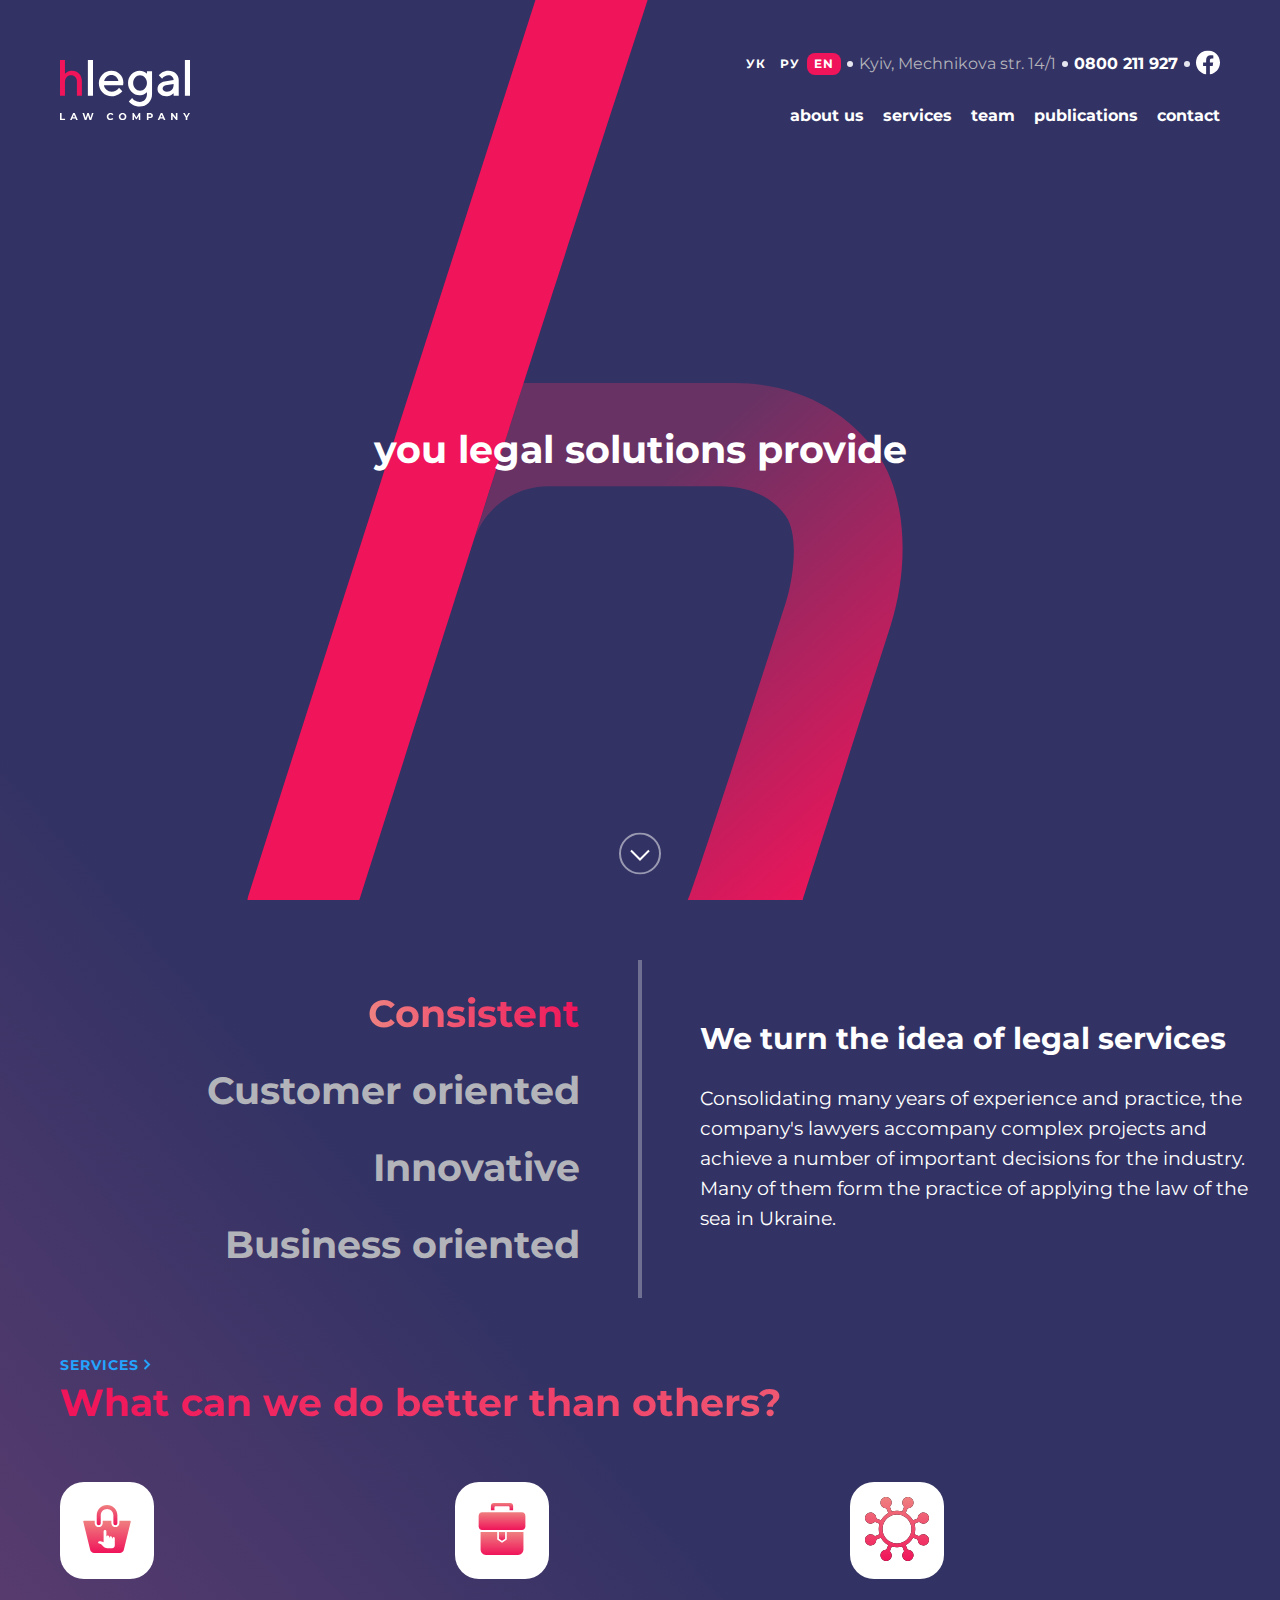
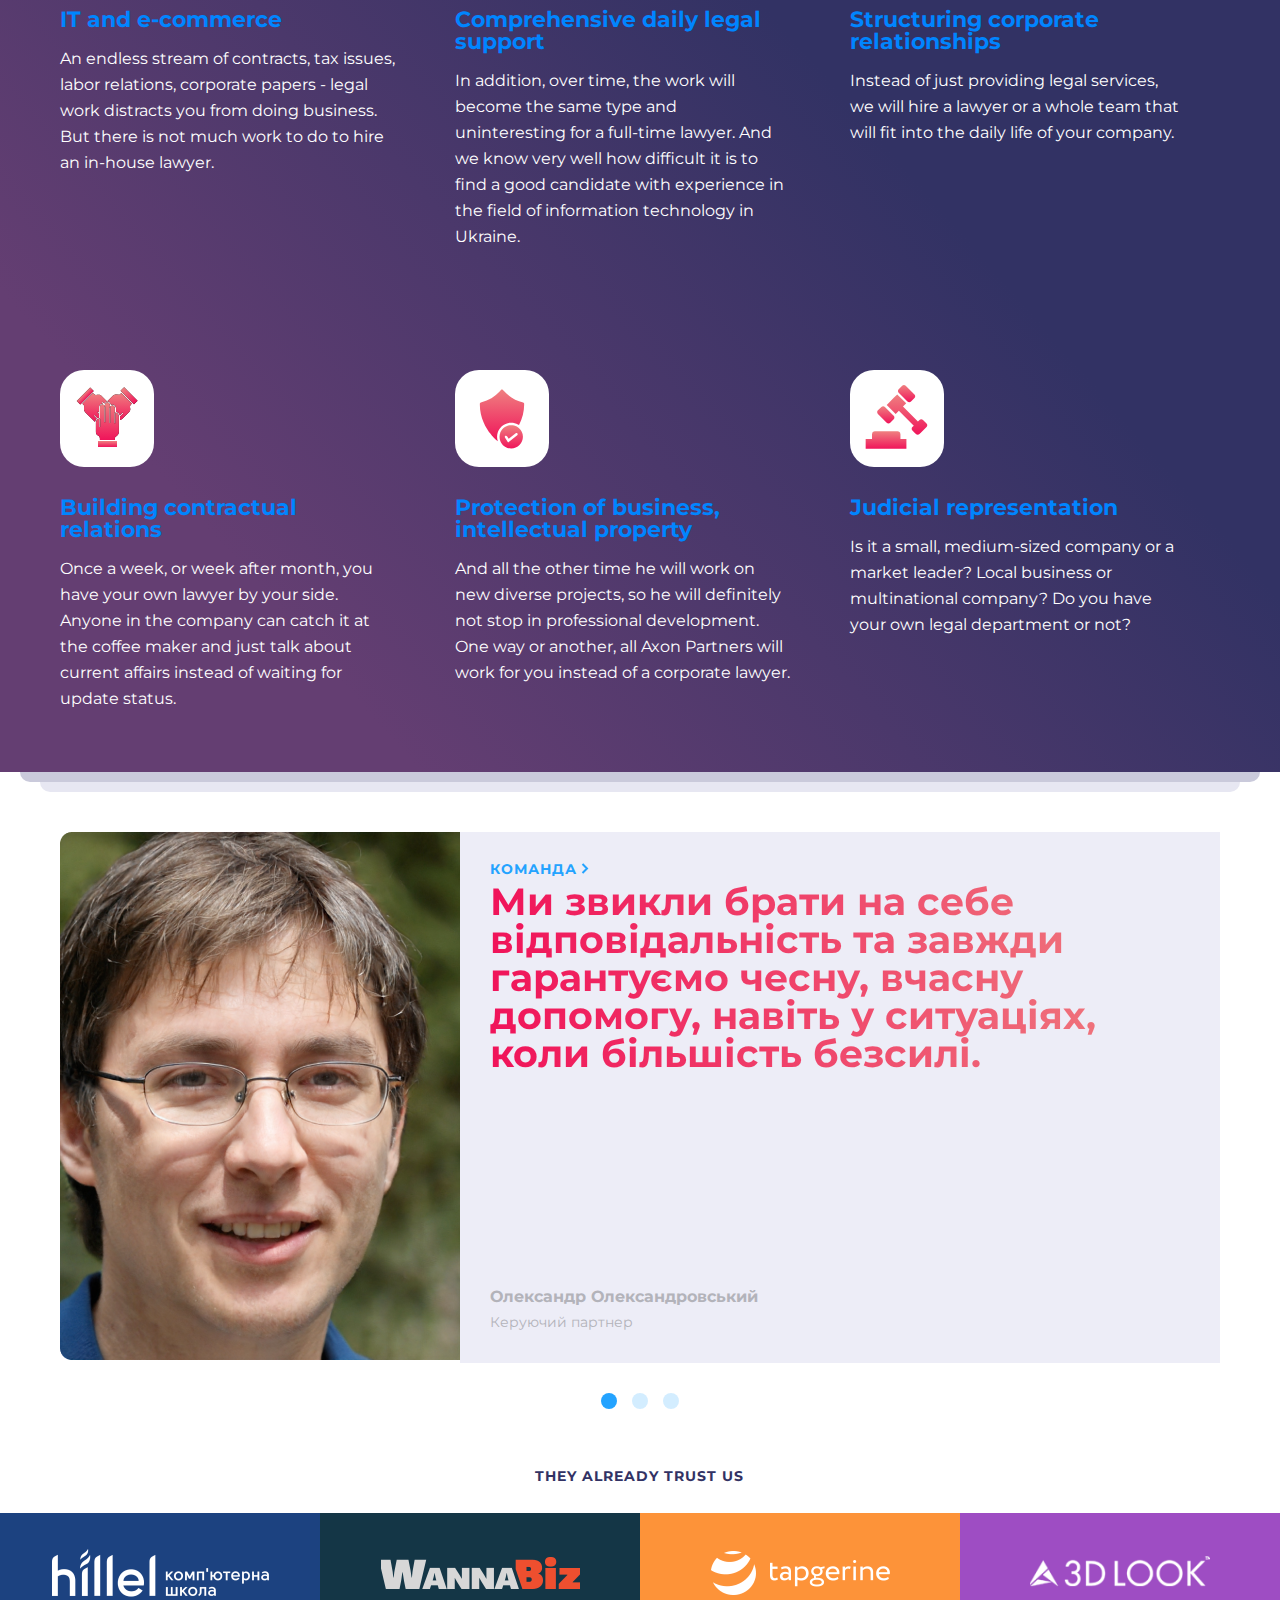
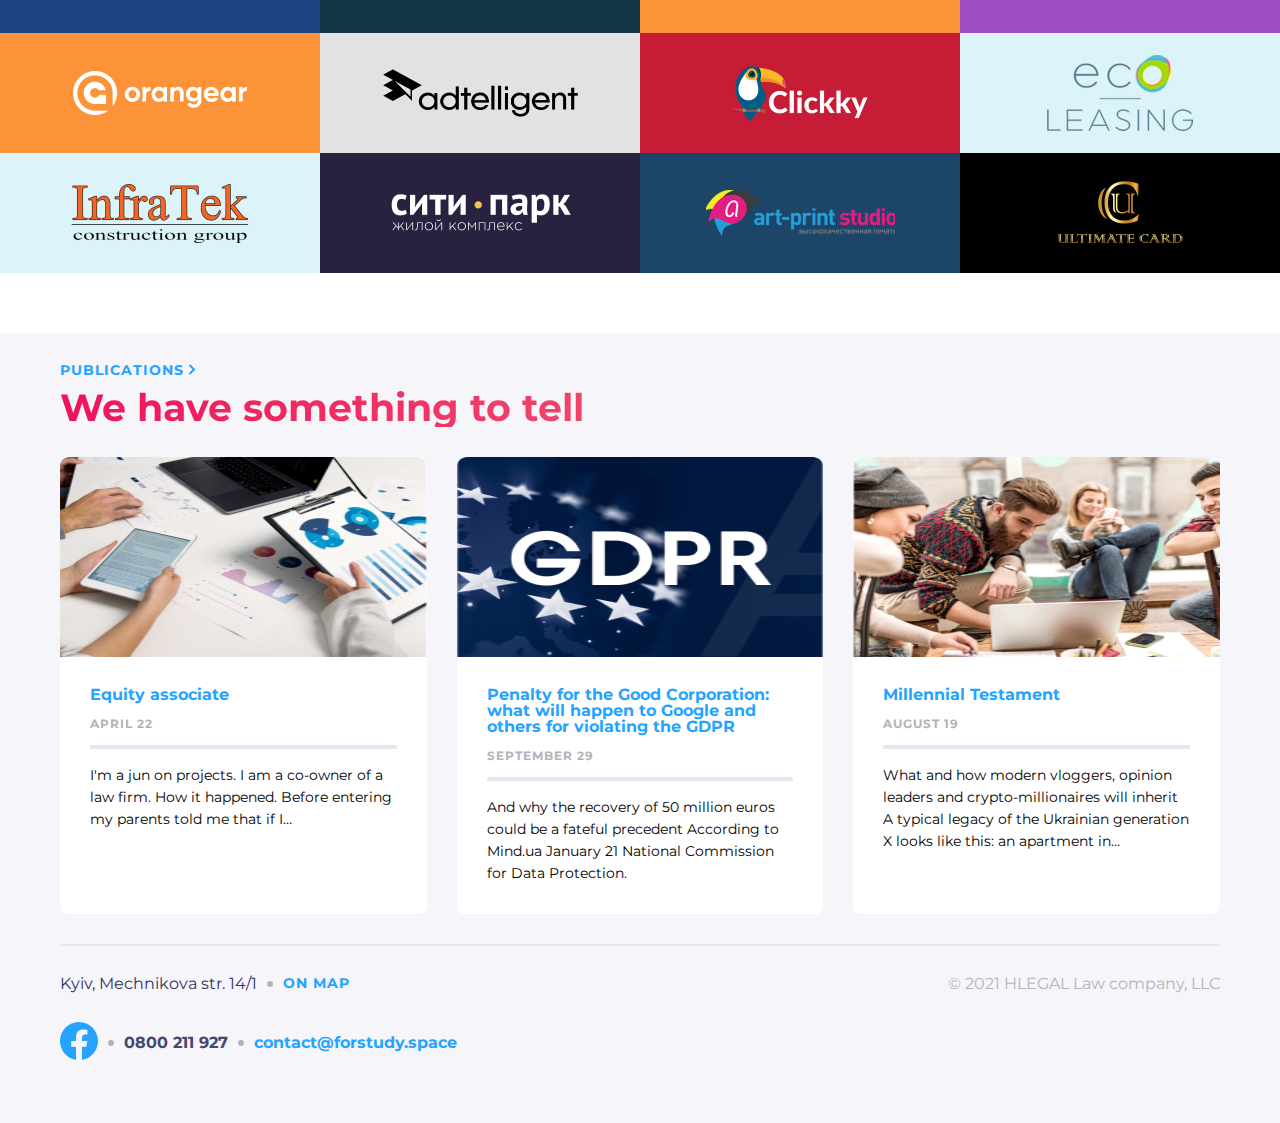
==== commit 5e79e7d0: "description section" ====
--- a/index.htm
+++ b/index.htm
@@ -10,181 +10,215 @@
     <link href="https://fonts.googleapis.com/css2?family=Montserrat:wght@400;700&display=swap" rel="stylesheet">
 </head>
 <body>
-    <section class="header__content">
-        <header class="header">
-            <div class="header__wrapper">
-                <div class="header__container-color desktop-hidden">
-                </div>
-                <div class="header__top-of-head">
-                    <nav class="header__links-lng">
-                        <a class="header__links-lng--item " href="">УК</a>
-                        <a class="header__links-lng--item" href="">РУ</a>
-                        <a class="header__links-lng--item header__links-lng--item-active" href="">EN</a>
+    <div class="wrap-bg-color">
+        <section class="header__content">
+            <header class="header">
+                <div class="header__wrapper">
+                    <div class="header__container-color desktop-hidden">
+                    </div>
+                    <div class="header__top-of-head">
+                        <nav class="header__links-lng">
+                            <a class="header__links-lng--item " href="">УК</a>
+                            <a class="header__links-lng--item" href="">РУ</a>
+                            <a class="header__links-lng--item header__links-lng--item-active" href="">EN</a>
+                        </nav>
+                        <p class="header__top-of-head--address mobile-hidden ">
+                            Kyiv, Mechnikova str. 14/1
+                        </p>
+                        <a class="header__top-of-head--tel" href="tel:+0800211927">0800 211 927</a>
+                        <a href="">
+                            <svg class="header__fb-svg mobile-hidden" width="24" height="25" viewBox="0 0 24 25" fill="none"
+                                xmlns="http://www.w3.org/2000/svg">
+                                <g clip-path="url(#clip0_115896_2805)">
+                                    <path
+                                        d="M24 12.5733C24 5.90541 18.6274 0.5 12 0.5C5.37258 0.5 0 5.90541 0 12.5733C0 18.5995 4.38823 23.5943 10.125 24.5V16.0633H7.07813V12.5733H10.125V9.91343C10.125 6.88755 11.9165 5.21615 14.6576 5.21615C15.9705 5.21615 17.3438 5.45195 17.3438 5.45195V8.42313H15.8306C14.3399 8.42313 13.875 9.35379 13.875 10.3086V12.5733H17.2031L16.6711 16.0633H13.875V24.5C19.6118 23.5943 24 18.5995 24 12.5733Z"
+                                        fill="white" />
+                                </g>
+                                <defs>
+                                    <clipPath id="clip0_115896_2805">
+                                        <rect width="24" height="24" fill="white" transform="translate(0 0.5)" />
+                                    </clipPath>
+                                </defs>
+                            </svg>
+                        </a>
+                    </div>
+                    <div class="header__middle">
+                        <picture>
+                            <source srcset="./images/header/Logo-min768.svg" media="(min-width: 768px)">
+                            <img src="./images/header/Logo.svg" alt="">
+                        </picture>
+                        <img class="header__middle--slash desktop-hidden" src="./images/header/Slash.svg" alt="">
+                        <p class="header__middle--services desktop-hidden">services</p>
+                    </div>
+                    <button class="header__button--nav desktop-hidden">
+                        <img src="./images/header/Hamburger.svg" alt="">
+                    </button>
+                    <nav class="header__nav mobile-hidden">
+                        <a class="header__nav--link" href="">about us</a>
+                        <a class="header__nav--link" href="">services</a>
+                        <a class="header__nav--link" href="">team</a>
+                        <a class="header__nav--link" href="">publications</a>
+                        <a class="header__nav--link" href="">contact</a>
                     </nav>
-                    <p class="header__top-of-head--address mobile-hidden ">
-                        Kyiv, Mechnikova str. 14/1
-                    </p>
-                    <a class="header__top-of-head--tel" href="tel:+0800211927">0800 211 927</a>
-                    <a href="">
-                        <svg class="header__fb-svg mobile-hidden" width="24" height="25" viewBox="0 0 24 25" fill="none" xmlns="http://www.w3.org/2000/svg">
-                            <g clip-path="url(#clip0_115896_2805)">
-                                <path
-                                    d="M24 12.5733C24 5.90541 18.6274 0.5 12 0.5C5.37258 0.5 0 5.90541 0 12.5733C0 18.5995 4.38823 23.5943 10.125 24.5V16.0633H7.07813V12.5733H10.125V9.91343C10.125 6.88755 11.9165 5.21615 14.6576 5.21615C15.9705 5.21615 17.3438 5.45195 17.3438 5.45195V8.42313H15.8306C14.3399 8.42313 13.875 9.35379 13.875 10.3086V12.5733H17.2031L16.6711 16.0633H13.875V24.5C19.6118 23.5943 24 18.5995 24 12.5733Z"
-                                    fill="white" />
-                            </g>
-                            <defs>
-                                <clipPath id="clip0_115896_2805">
-                                    <rect width="24" height="24" fill="white" transform="translate(0 0.5)" />
-                                </clipPath>
-                            </defs>
-                        </svg>
-                    </a>
-                </div>  
-                <div class="header__middle">
-                    <picture>
-                        <source srcset="./images/header/Logo-min768.svg" media="(min-width: 768px)">
-                        <img src="./images/header/Logo.svg" alt="">
-                    </picture>
-                    <img class="header__middle--slash desktop-hidden" src="./images/header/Slash.svg" alt="">
-                    <p class="header__middle--services desktop-hidden">services</p>
-                </div>
-                <button class="header__button--nav desktop-hidden">
-                    <img src="./images/header/Hamburger.svg" alt="">
-                </button>
-                <nav class="header__nav mobile-hidden">
-                    <a class="header__nav--link" href="">about us</a>
-                    <a class="header__nav--link" href="">services</a>
-                    <a class="header__nav--link" href="">team</a>
-                    <a class="header__nav--link" href="">publications</a>
-                    <a class="header__nav--link" href="">contact</a>
+                </div>
+            </header>
+        
+        </section>
+        <section class="hero-content">
+            <picture>
+                <source srcset="./images/hero/Symbol-1920.svg" media="(min-width: 1920px)">
+                <source srcset="./images/hero/Symbol-1440.svg" media="(min-width: 1440px)">
+                <source srcset="./images/hero/Symbol-1024.svg" media="(min-width: 1024px)">
+                <source srcset="./images/hero/Symbol-768.png" media="(min-width: 768px)">
+                <img class="hero-content__img" src="./images/header/Symbol375.png" alt="">
+            </picture>
+            <div class="hero-content__container-text">
+                <p class="hero-content__text">
+                    you legal solutions provide
+                </p>
+            </div>
+            <button class="hero-content__button">
+                <svg class="hero-content__button--svg" width="42" height="42" viewBox="0 0 42 42" fill="none"
+                    xmlns="http://www.w3.org/2000/svg">
+                    <g clip-path="url(#clip0_22728_12366)">
+                        <circle opacity="0.5" cx="21" cy="21" r="20" stroke="white" stroke-width="2" />
+                        <path d="M12 18L21 27L30 18" stroke="white" stroke-width="2" />
+                    </g>
+                    <defs>
+                        <clipPath id="clip0_22728_12366">
+                            <rect width="42" height="42" fill="white" />
+                        </clipPath>
+                    </defs>
+                </svg>
+            </button>
+        </section>
+        <section class="description">
+            <div class="wrapper description__wrapper">
+                <nav class="description__nav">
+                    <button class="description__nav--button  description__nav--button-active" href="">Consistent</button>
+                    <button class="description__nav--button hero-regular" href="">Customer oriented</button>
+                    <button class="description__nav--button hero-regular" href="">Innovative</button>
+                    <button class="description__nav--button hero-regular" href="">Business oriented</button>
                 </nav>
-            </div>
-        </header>
-        
-    </section>
-    <section class="hero-content">
-        <picture>
-            <source srcset="./images/hero/Symbol-1920.svg" media="(min-width: 1920px)">
-            <source srcset="./images/hero/Symbol-1440.svg" media="(min-width: 1440px)">
-            <source srcset="./images/hero/Symbol-1024.svg" media="(min-width: 1024px)">
-            <source srcset="./images/hero/Symbol-768.png" media="(min-width: 768px)">          
-            <img class="hero-content__img" src="./images/header/Symbol375.png" alt="">
-        </picture>
-        <div class="hero-content__container-text">
-            <p class="hero-content__text">
-                you legal solutions provide
-            </p>
-        </div>
-        <button class="hero-content__button">
-            <svg class="hero-content__button--svg" width="42" height="42" viewBox="0 0 42 42" fill="none" xmlns="http://www.w3.org/2000/svg">
-                <g clip-path="url(#clip0_22728_12366)">
-                    <circle opacity="0.5" cx="21" cy="21" r="20" stroke="white" stroke-width="2" />
-                    <path d="M12 18L21 27L30 18" stroke="white" stroke-width="2" />
-                </g>
-                <defs>
-                    <clipPath id="clip0_22728_12366">
-                        <rect width="42" height="42" fill="white" />
-                    </clipPath>
-                </defs>
-            </svg>
-        </button>
-    </section>
-    <section class="services">
-        <div class="wrapper">
-            <div>
-            <a class="link-services" href="#">
-                <h3 class="link-services--h3-caps">
-                    Services
-                </h3>
-            </a>
-            <h1 class="hero">
-                What can we do better than others?
-            </h1>
-            </div>
-            <div class="blocks">
-                <div class="block">
-                    <div class="wrap-for-services-img">
-                        <img src="./images/servicesImg/Ecommerce.svg" alt="">
-                    </div>
-                    <h3 class="h3-regular">
-                        IT and e-commerce
+                <hr class="description__hr">
+                <div class="description__content">
+                    <h3 class="description__content--title">
+                        We turn the idea of legal services
                     </h3>
-                    <p class="paragraph-regular">
-                        An endless stream of contracts, tax issues, labor relations, corporate papers - legal work distracts you from
-                        doing
-                        business. But there is not much work to do to hire an in-house lawyer.
-                    </p>
-                </div>
-                <div class="block">
-                    <div class="wrap-for-services-img">
-                        <img src="./images/servicesImg/Support.svg" alt="">
-                    </div>
-                    <h3 class="h3-regular">
-                        Comprehensive daily
-                        legal support
-                    </h3>
-                    <p class="paragraph-regular">
-                        In addition, over time, the work will become the same type and uninteresting for a full-time lawyer. And we know
-                        very
-                        well how difficult it is to find a good candidate with experience in the field of information technology in
+                    <p class="description__content--text">
+                        Consolidating many years of experience and practice, the company's lawyers accompany complex projects
+                        and achieve a
+                        number of important decisions for the industry. Many of them form the practice of applying the law of
+                        the sea in
                         Ukraine.
                     </p>
                 </div>
-                <div class="block">
-                    <div class="wrap-for-services-img">
-                        <img src="./images/servicesImg/Group.svg" alt="">
-                    </div>
-                    <h3 class="h3-regular">
-                        Structuring corporate relationships
-                    </h3>
-                    <p class="paragraph-regular">
-                        Instead of just providing legal services, we will hire a lawyer or a whole team that will fit into the daily
-                        life of
-                        your company.
-                    </p>
-                </div>
-                <div class="block">
-                    <div class="wrap-for-services-img">
-                        <img src="./images/servicesImg/Trust.svg" alt="">
-                    </div>
-                    <h3 class="h3-regular">
-                        Building contractual relations
-                    </h3>
-                    <p class="paragraph-regular">
-                        Once a week, or week after month, you have your own lawyer by your side. Anyone in the company can catch it at
-                        the
-                        coffee maker and just talk about current affairs instead of waiting for update status.
-                    </p>
-                </div>
-                <div class="block">
-                    <div class="wrap-for-services-img">
-                        <img src="./images/servicesImg/Protection.svg" alt="">
-                    </div>
-                    <h3 class="h3-regular">
-                        Protection of business, intellectual property
-                    </h3>
-                    <p class="paragraph-regular">
-                        And all the other time he will work on new diverse projects, so he will definitely not stop in professional
-                        development.
-                        One way or another, all Axon Partners will work for you instead of a corporate lawyer.
-                    </p>
-                </div>
-                <div class="block">
-                    <div class="wrap-for-services-img">
-                        <img src="./images/servicesImg/Layer.svg" alt="">
-                    </div>
-                    <h3 class="h3-regular">
-                        Judicial representation
-                    </h3>
-                    <p class="paragraph-regular">
-                        Is it a small, medium-sized company or a market leader? Local business or multinational company? Do you have
-                        your own
-                        legal department or not?
-                    </p>
-                </div>
-            </div>
-        </div>
-    </section>
+            </div>
+        </section>
+        <section class="services">
+            <div class="wrapper">
+                <div>
+                    <a class="link-services" href="#">
+                        <h3 class="link-services--h3-caps">
+                            Services
+                        </h3>
+                    </a>
+                    <h1 class="hero">
+                        What can we do better than others?
+                    </h1>
+                </div>
+                <div class="blocks">
+                    <div class="block">
+                        <div class="wrap-for-services-img">
+                            <img src="./images/servicesImg/Ecommerce.svg" alt="">
+                        </div>
+                        <h3 class="h3-regular">
+                            IT and e-commerce
+                        </h3>
+                        <p class="paragraph-regular">
+                            An endless stream of contracts, tax issues, labor relations, corporate papers - legal work distracts
+                            you from
+                            doing
+                            business. But there is not much work to do to hire an in-house lawyer.
+                        </p>
+                    </div>
+                    <div class="block">
+                        <div class="wrap-for-services-img">
+                            <img src="./images/servicesImg/Support.svg" alt="">
+                        </div>
+                        <h3 class="h3-regular">
+                            Comprehensive daily
+                            legal support
+                        </h3>
+                        <p class="paragraph-regular">
+                            In addition, over time, the work will become the same type and uninteresting for a full-time lawyer.
+                            And we know
+                            very
+                            well how difficult it is to find a good candidate with experience in the field of information
+                            technology in
+                            Ukraine.
+                        </p>
+                    </div>
+                    <div class="block">
+                        <div class="wrap-for-services-img">
+                            <img src="./images/servicesImg/Group.svg" alt="">
+                        </div>
+                        <h3 class="h3-regular">
+                            Structuring corporate relationships
+                        </h3>
+                        <p class="paragraph-regular">
+                            Instead of just providing legal services, we will hire a lawyer or a whole team that will fit into
+                            the daily
+                            life of
+                            your company.
+                        </p>
+                    </div>
+                    <div class="block">
+                        <div class="wrap-for-services-img">
+                            <img src="./images/servicesImg/Trust.svg" alt="">
+                        </div>
+                        <h3 class="h3-regular">
+                            Building contractual relations
+                        </h3>
+                        <p class="paragraph-regular">
+                            Once a week, or week after month, you have your own lawyer by your side. Anyone in the company can
+                            catch it at
+                            the
+                            coffee maker and just talk about current affairs instead of waiting for update status.
+                        </p>
+                    </div>
+                    <div class="block">
+                        <div class="wrap-for-services-img">
+                            <img src="./images/servicesImg/Protection.svg" alt="">
+                        </div>
+                        <h3 class="h3-regular">
+                            Protection of business, intellectual property
+                        </h3>
+                        <p class="paragraph-regular">
+                            And all the other time he will work on new diverse projects, so he will definitely not stop in
+                            professional
+                            development.
+                            One way or another, all Axon Partners will work for you instead of a corporate lawyer.
+                        </p>
+                    </div>
+                    <div class="block">
+                        <div class="wrap-for-services-img">
+                            <img src="./images/servicesImg/Layer.svg" alt="">
+                        </div>
+                        <h3 class="h3-regular">
+                            Judicial representation
+                        </h3>
+                        <p class="paragraph-regular">
+                            Is it a small, medium-sized company or a market leader? Local business or multinational company? Do
+                            you have
+                            your own
+                            legal department or not?
+                        </p>
+                    </div>
+                </div>
+            </div>
+        </section>
+    </div>
     <section class="spacer">     
     </section>
     <section class="team-slider">
--- a/css/style.css
+++ b/css/style.css
@@ -141,11 +141,6 @@
   font-family: montserrat, sans-serif;
 }
 
-.wrapper {
-  margin-left: auto;
-  margin-right: auto;
-}
-
 .mobile-hidden {
   display: none;
 }
@@ -217,7 +212,7 @@
   font-weight: 700;
   letter-spacing: 1px;
   text-transform: uppercase;
-  color: #323264;
+  color: rgb(50, 50, 100);
   margin-bottom: 30px;
   width: 210px;
   margin-left: auto;
@@ -237,7 +232,6 @@
 
 .services {
   position: relative;
-  background: linear-gradient(229deg, #323264 11.93%, #323264 57.17%, #643E72 87.46%);
   border-radius: 0px 0px 12px 12px;
 }
 
@@ -540,7 +534,7 @@
   color: #B3B3BA;
 }
 .footer__content--street {
-  color: #323264;
+  color: rgb(50, 50, 100);
   margin-bottom: 10px;
 }
 .footer__content--contact {
@@ -640,7 +634,7 @@
   width: 32px;
   height: 32px;
   border: none;
-  background-color: #323264;
+  background-color: rgb(50, 50, 100);
   padding: 0;
 }
 .header__fb-svg:hover path {
@@ -714,22 +708,21 @@
 }
 
 .wrapper {
-  max-width: 1600px;
+  max-width: 100%;
   padding-left: 30px;
   padding-right: 30px;
   margin-left: auto;
   margin-right: auto;
 }
 
+.wrap-bg-color {
+  background: linear-gradient(229deg, #323264 11.93%, #323264 57.17%, #643E72 87.46%);
+}
+
 .spacer {
   height: 60px;
 }
 
-@media (max-width: 768px) {
-  .hero {
-    font-size: 30px;
-  }
-}
 @media (max-width: 1024px) {
   .slider__picture--img {
     width: 100%;
@@ -738,7 +731,74 @@
     margin-bottom: 30px;
   }
 }
+@media (max-width: 768px) {
+  .logos a:nth-child(n+7) {
+    display: none;
+  }
+  .logos a:nth-child(n+7) s .hero {
+    font-size: 30px;
+  }
+}
 @media (min-width: 768px) {
+  .logos {
+    display: flex;
+    flex-wrap: wrap;
+  }
+  .logos a {
+    width: 33.3%;
+  }
+  .footer__content {
+    display: grid;
+    grid-template-columns: 1fr 1fr;
+  }
+  .footer__content--address {
+    display: flex;
+  }
+  .footer__content--street {
+    display: flex;
+    align-items: center;
+  }
+  .footer__content--law {
+    display: flex;
+    justify-content: end;
+  }
+  .footer__content--street::after {
+    content: "";
+    border-radius: 50%;
+    width: 6px;
+    height: 6px;
+    background-color: #B3B3BA;
+    margin-left: 10px;
+    margin-right: 10px;
+  }
+  .footer__content--contact {
+    display: flex;
+    align-items: center;
+    grid-column: 1/3;
+    grid-row: 2/3;
+  }
+  .footer__content--number {
+    display: flex;
+    align-items: center;
+  }
+  .footer__content--number::before {
+    content: "";
+    border-radius: 50%;
+    width: 6px;
+    height: 6px;
+    background-color: #B3B3BA;
+    margin-left: 10px;
+    margin-right: 10px;
+  }
+  .footer__content--number::after {
+    content: "";
+    border-radius: 50%;
+    width: 6px;
+    height: 6px;
+    background-color: #B3B3BA;
+    margin-left: 10px;
+    margin-right: 10px;
+  }
   .desktop-hidden {
     display: none;
   }
@@ -814,6 +874,9 @@
   .hero-content__container-text {
     width: 100%;
   }
+  .description__wrapper {
+    padding: 60px;
+  }
 }
 @media (min-width: 1024px) {
   .block {
@@ -822,6 +885,7 @@
   .slider {
     display: flex;
     margin-bottom: 30px;
+    justify-content: center;
   }
   .slider__wrapper {
     display: flex;
@@ -859,6 +923,34 @@
     top: 60px;
     left: 0;
   }
+  .description {
+    padding-top: 60px;
+    padding-bottom: 60px;
+  }
+  .description__wrapper {
+    display: grid;
+    grid-template-columns: repeat(2, 1fr);
+    position: relative;
+    overflow: hidden;
+  }
+  .description__nav {
+    display: flex;
+    flex-direction: column;
+    align-items: end;
+    margin-right: 60px;
+  }
+  .description__content {
+    margin-left: 60px;
+    align-self: center;
+  }
+  .description__hr {
+    transform: rotate(90deg);
+    position: absolute;
+    width: 100%;
+    left: 0;
+    bottom: 0;
+    margin: 0;
+  }
 }
 @media (min-width: 1440px) {
   .block {
@@ -866,72 +958,6 @@
   }
   .slider-wrapper-info .hero {
     margin-bottom: 0;
-  }
-}
-@media (max-width: 768px) {
-  .logos a:nth-child(n+7) {
-    display: none;
-  }
-}
-@media (min-width: 768px) {
-  .logos {
-    display: flex;
-    flex-wrap: wrap;
-  }
-  .logos a {
-    width: 33.3%;
-  }
-  .footer__content {
-    display: grid;
-    grid-template-columns: 1fr 1fr;
-  }
-  .footer__content--address {
-    display: flex;
-  }
-  .footer__content--street {
-    display: flex;
-    align-items: center;
-  }
-  .footer__content--law {
-    display: flex;
-    justify-content: end;
-  }
-  .footer__content--street::after {
-    content: "";
-    border-radius: 50%;
-    width: 6px;
-    height: 6px;
-    background-color: #B3B3BA;
-    margin-left: 10px;
-    margin-right: 10px;
-  }
-  .footer__content--contact {
-    display: flex;
-    align-items: center;
-    grid-column: 1/3;
-    grid-row: 2/3;
-  }
-  .footer__content--number {
-    display: flex;
-    align-items: center;
-  }
-  .footer__content--number::before {
-    content: "";
-    border-radius: 50%;
-    width: 6px;
-    height: 6px;
-    background-color: #B3B3BA;
-    margin-left: 10px;
-    margin-right: 10px;
-  }
-  .footer__content--number::after {
-    content: "";
-    border-radius: 50%;
-    width: 6px;
-    height: 6px;
-    background-color: #B3B3BA;
-    margin-left: 10px;
-    margin-right: 10px;
   }
 }
 @media (min-width: 1024px) {
@@ -966,13 +992,14 @@
   .header__wrapper {
     padding-left: 160px;
     padding-right: 160px;
+    margin-left: auto;
+    margin-right: auto;
   }
 }
 .hero-content {
   position: relative;
   width: 100%;
   height: 100vh;
-  background-color: #323264;
 }
 .hero-content__img {
   height: 100%;
@@ -992,7 +1019,7 @@
   line-height: 1.2;
 }
 .hero-content__button {
-  background-color: #323264;
+  background-color: rgb(50, 50, 100);
   position: absolute;
   bottom: 0;
   left: 50%;
@@ -1008,4 +1035,61 @@
   stroke: #F0145A;
 }
 
+.description__wrapper {
+  padding: 30px;
+}
+.description__nav {
+  display: flex;
+  overflow: auto;
+  gap: 30px;
+}
+.description__nav--button {
+  color: #B3B3BA;
+  font-size: 30px;
+  font-weight: 700;
+  border: none;
+  padding: 0;
+  white-space: nowrap;
+  background-color: inherit;
+  cursor: pointer;
+  font-family: montserrat, sans-serif;
+}
+@media (min-width: 768px) {
+  .description__nav--button {
+    font-size: 38px;
+  }
+}
+.description__nav--button-active {
+  background: var(--gradient-text-red-reversed, linear-gradient(90deg, #EF8080 0.84%, #F0145A 99.96%));
+  background-clip: text;
+  -webkit-background-clip: text;
+  -webkit-text-fill-color: transparent;
+}
+.description__nav--button:hover {
+  color: #F0145A;
+}
+.description__content--title {
+  color: #FFF;
+  font-size: 20px;
+  font-weight: 700;
+  margin-bottom: 30px;
+}
+@media (min-width: 768px) {
+  .description__content--title {
+    font-size: 30px;
+  }
+}
+.description__content--text {
+  color: #FFF;
+  font-size: 19px;
+  line-height: 30px;
+}
+.description__hr {
+  margin-top: 30px;
+  margin-bottom: 30px;
+  background: rgba(255, 255, 255, 0.3);
+  height: 4px;
+  border: none;
+}
+
 /*# sourceMappingURL=style.css.map */
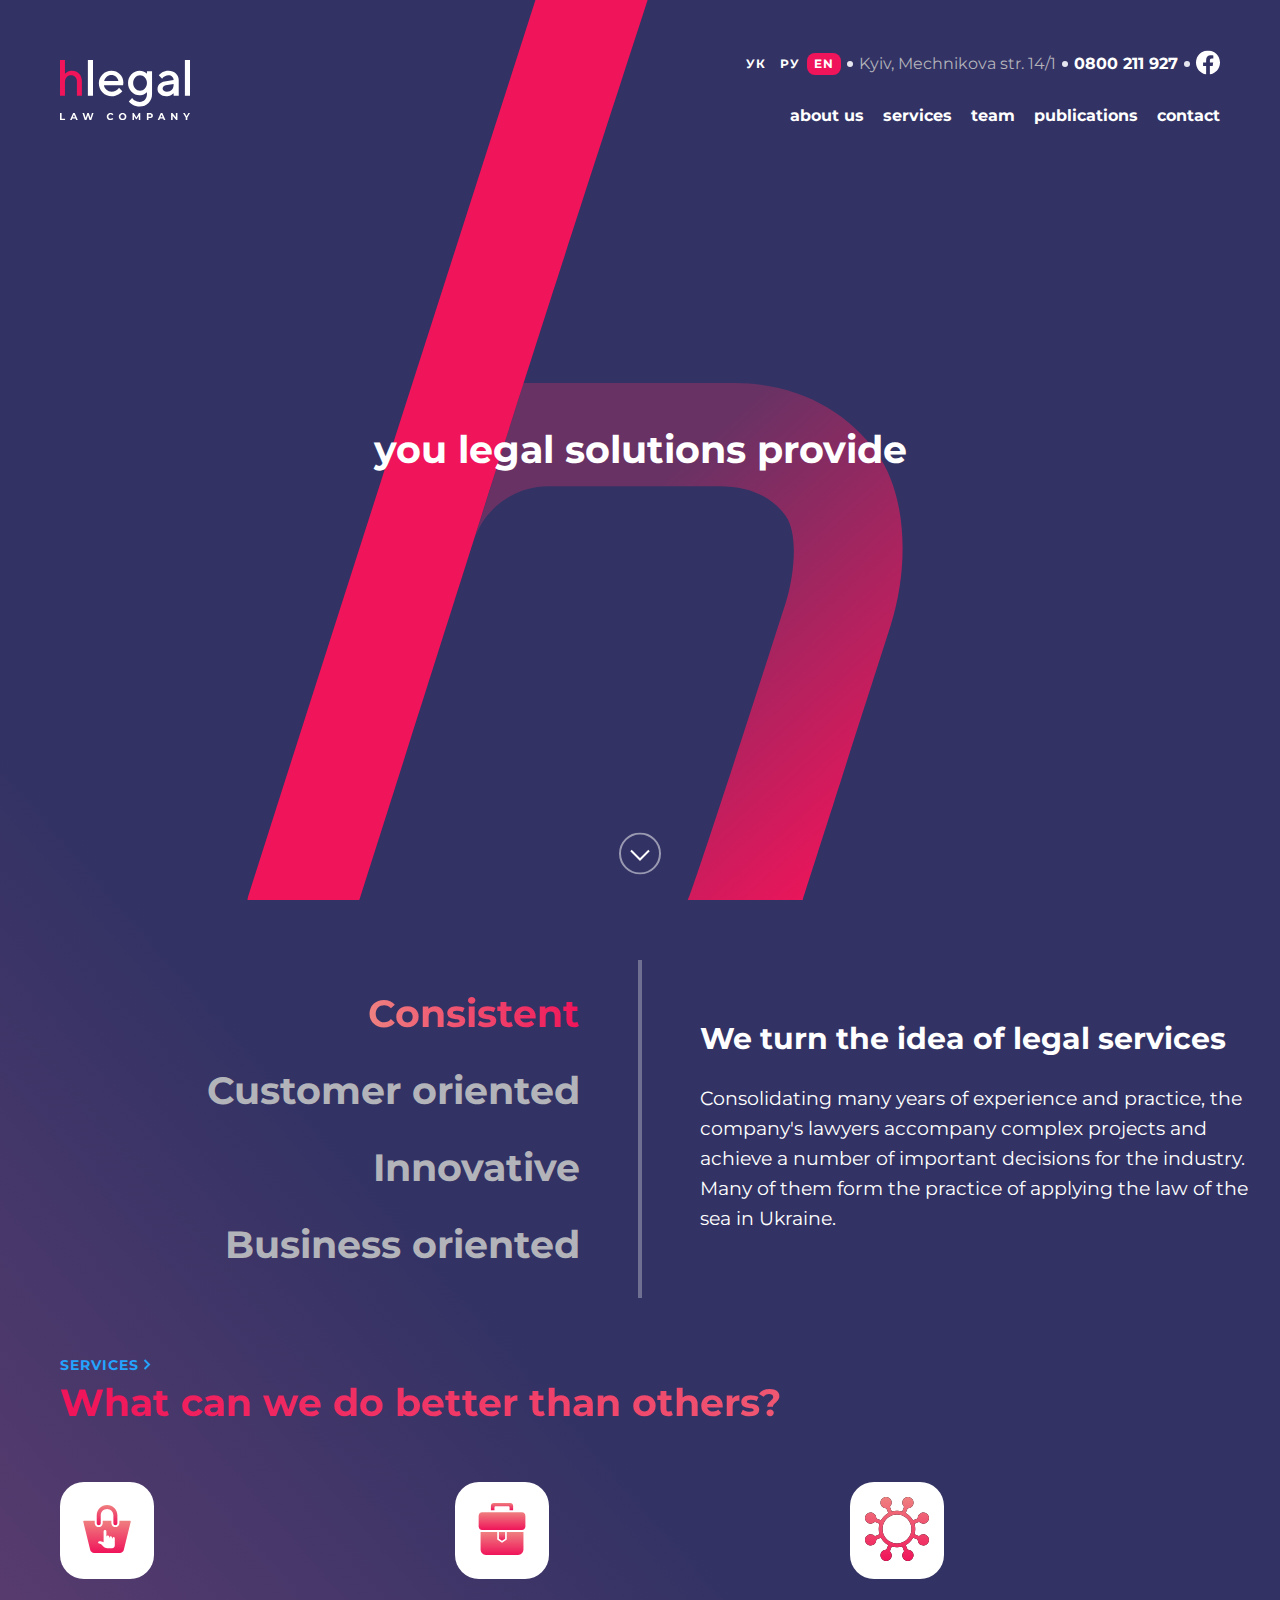
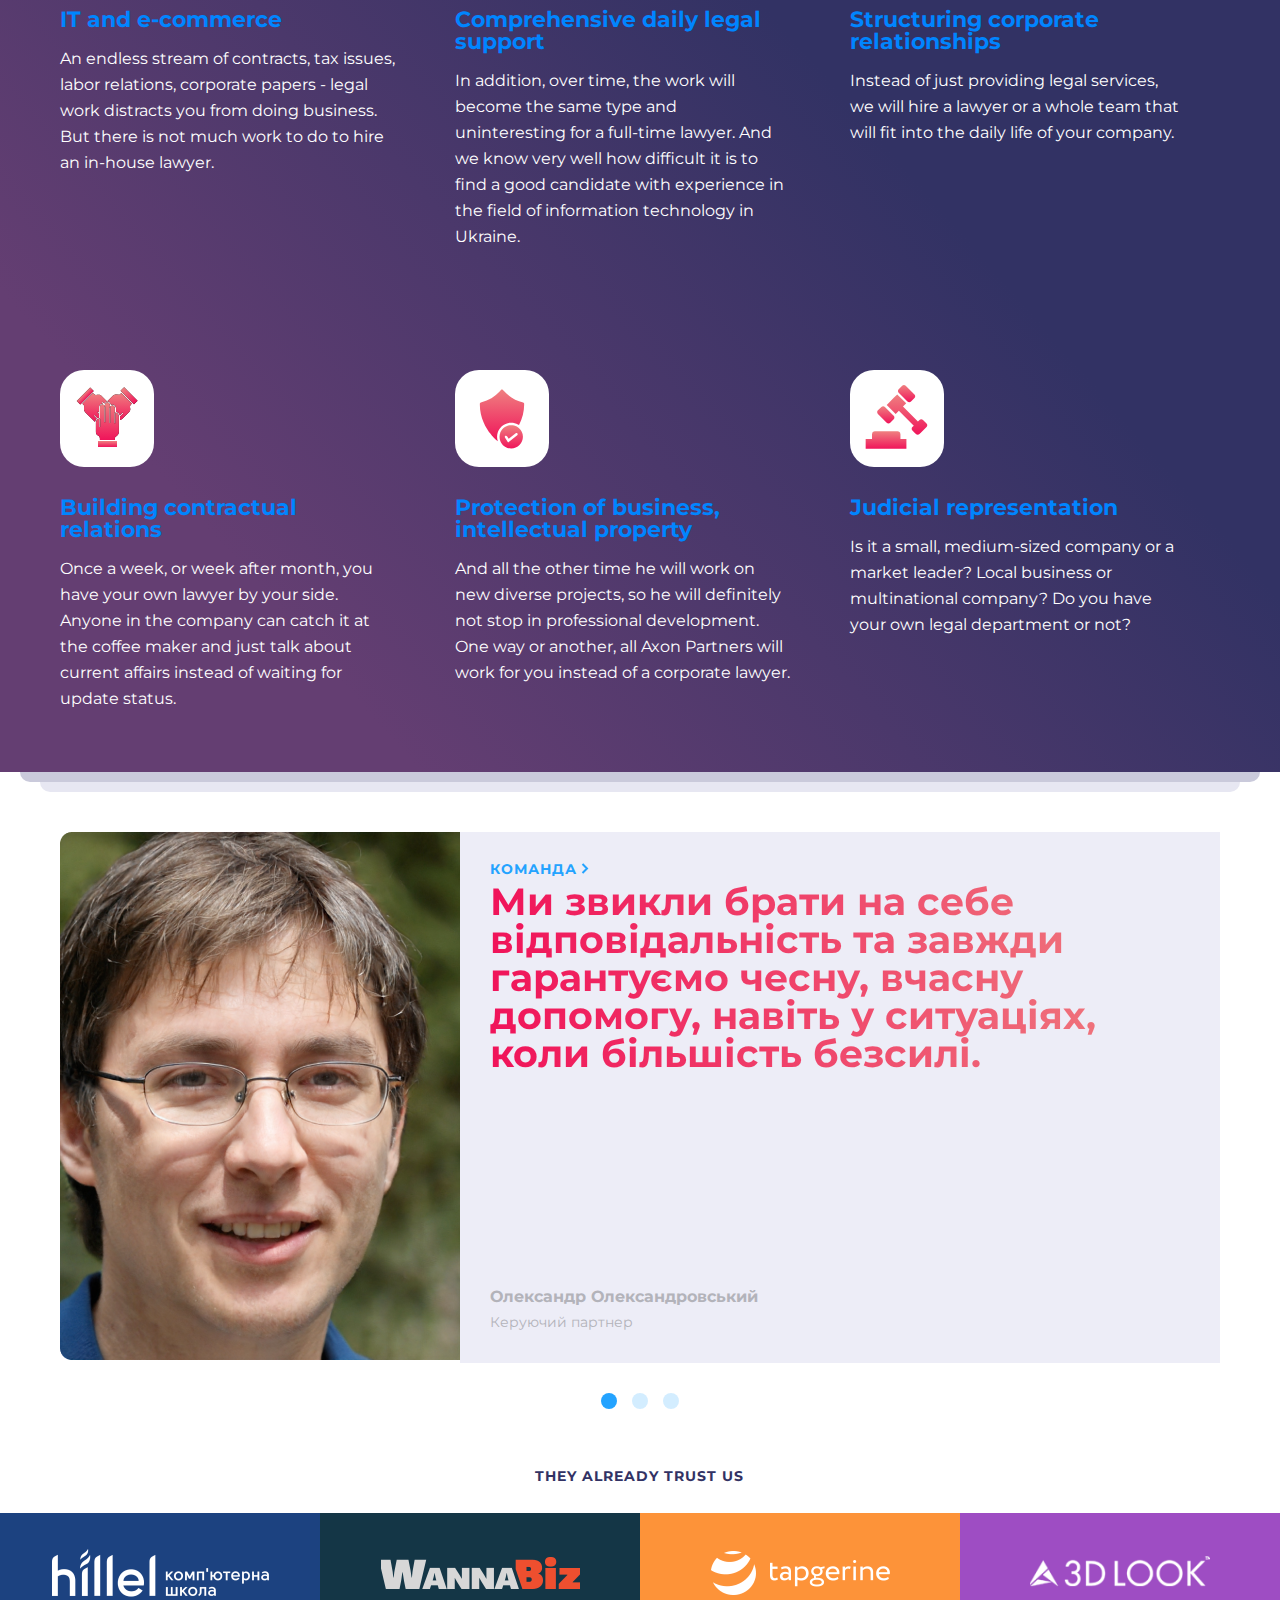
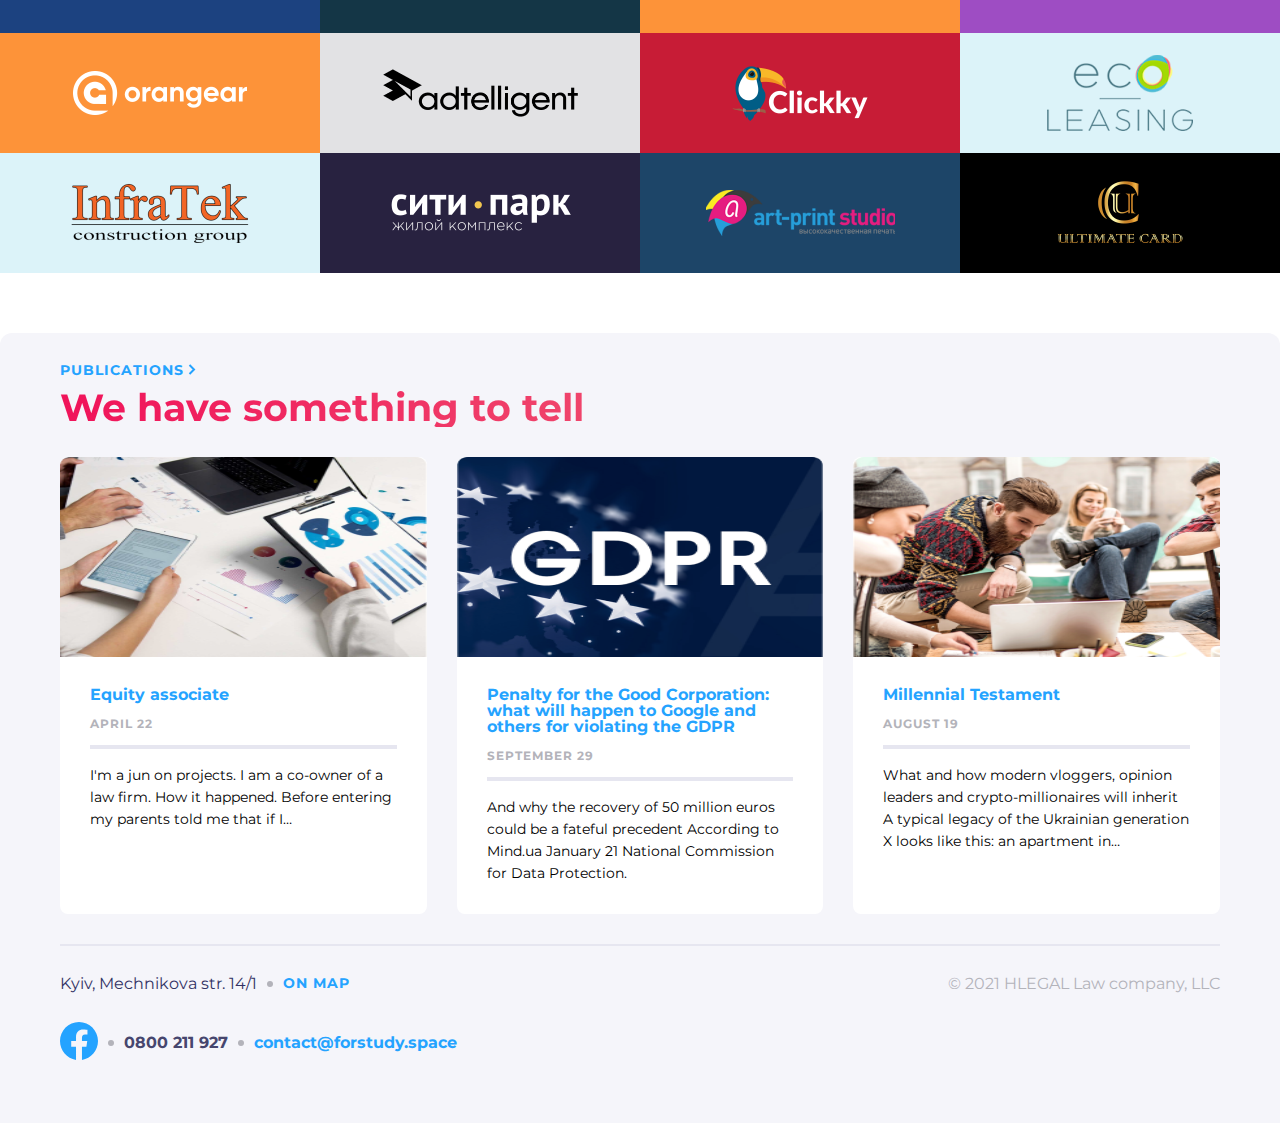
==== commit a50d6e8a: "service page" ====
--- a/index.htm
+++ b/index.htm
@@ -12,9 +12,9 @@
 <body>
     <div class="wrap-bg-color">
         <section class="header__content">
-            <header class="header">
+            <header class="header header-main">
                 <div class="header__wrapper">
-                    <div class="header__container-color desktop-hidden">
+                    <div class="header__container-color header-main__container-color desktop-hidden">
                     </div>
                     <div class="header__top-of-head">
                         <nav class="header__links-lng">
@@ -55,7 +55,7 @@
                     </button>
                     <nav class="header__nav mobile-hidden">
                         <a class="header__nav--link" href="">about us</a>
-                        <a class="header__nav--link" href="">services</a>
+                        <a class="header__nav--link" href="service-entry.html">services</a>
                         <a class="header__nav--link" href="">team</a>
                         <a class="header__nav--link" href="">publications</a>
                         <a class="header__nav--link" href="">contact</a>
--- a/css/style.css
+++ b/css/style.css
@@ -148,6 +148,7 @@
 .publications {
   padding-top: 30px;
   background-color: #F5F5FA;
+  border-radius: 12px 12px 0 0;
 }
 .publications__cards--img {
   height: 200px;
@@ -192,6 +193,11 @@
   background-clip: text;
   -webkit-background-clip: text;
   -webkit-text-fill-color: transparent;
+}
+@media (max-width: 768px) {
+  .hero {
+    font-size: 30px;
+  }
 }
 
 .h3-regular {
@@ -550,15 +556,7 @@
   fill: #F0145A;
 }
 
-.header {
-  position: absolute;
-  z-index: 10;
-  top: 0;
-  left: 0;
-  right: 0;
-}
 .header__container-color {
-  z-index: -1;
   top: 0;
   left: 0;
   right: 0;
@@ -646,6 +644,17 @@
 }
 .header__nav--link:active {
   color: #F0145A;
+}
+
+.header-main {
+  position: absolute;
+  z-index: 10;
+  top: 0;
+  left: 0;
+  right: 0;
+}
+.header-main__container-color {
+  z-index: -1;
 }
 
 .mobile-navigation-close {
@@ -737,6 +746,10 @@
   }
   .logos a:nth-child(n+7) s .hero {
     font-size: 30px;
+  }
+  .service__main {
+    padding-top: 30px;
+    padding-bottom: 30px;
   }
 }
 @media (min-width: 768px) {
@@ -877,6 +890,20 @@
   .description__wrapper {
     padding: 60px;
   }
+  .service__main {
+    padding-top: 60px;
+    padding-bottom: 60px;
+  }
+  .service__second {
+    display: grid;
+    grid-template-columns: repeat(2, 1fr);
+  }
+  .service__second--title {
+    grid-column: 1/3;
+  }
+  .service__hr {
+    grid-column: 1/3;
+  }
 }
 @media (min-width: 1024px) {
   .block {
@@ -959,6 +986,10 @@
   .slider-wrapper-info .hero {
     margin-bottom: 0;
   }
+  .service__wrapper {
+    padding-left: 160px;
+    padding-right: 160px;
+  }
 }
 @media (min-width: 1024px) {
   .logos a {
@@ -994,6 +1025,10 @@
     padding-right: 160px;
     margin-left: auto;
     margin-right: auto;
+  }
+  .service__wrapper {
+    padding-left: 280px;
+    padding-right: 280px;
   }
 }
 .hero-content {
@@ -1092,4 +1127,131 @@
   border: none;
 }
 
+.service {
+  display: flex;
+  flex-direction: column;
+  align-items: center;
+  position: relative;
+  border-radius: 0 0 12px 12px;
+  padding-bottom: 60px;
+}
+.service__hero {
+  font-size: 38px;
+  font-weight: 700;
+  background: linear-gradient(90deg, #F0145A 0.84%, #EF8080 99.96%);
+  background-clip: text;
+  -webkit-background-clip: text;
+  -webkit-text-fill-color: transparent;
+}
+@media (max-width: 768px) {
+  .service__hero {
+    font-size: 30px;
+  }
+}
+.service__hr {
+  height: 4px;
+  background-color: rgba(255, 255, 255, 0.5);
+  border: none;
+  margin: 0;
+}
+.service__main {
+  display: flex;
+  flex-direction: column;
+  align-items: center;
+  gap: 28px;
+}
+.service__main--img {
+  border-radius: 24px;
+  background-color: #FFF;
+  padding: 14px;
+}
+.service__main--text {
+  color: #FFF;
+  font-size: 19px;
+  line-height: 30px;
+  text-align: center;
+}
+.service__second {
+  display: grid;
+  gap: 30px;
+}
+.service__second--title {
+  color: #FFF;
+  font-size: 22px;
+  font-weight: 700;
+}
+.service__second--list-item {
+  color: #FFF;
+  font-size: 18px;
+  line-height: 26px;
+  position: relative;
+  display: inline-flex;
+  margin-left: 14px;
+}
+.service__second--list-item::before {
+  display: inline-flex;
+  content: " ";
+  background-color: #F0145A;
+  width: 6px;
+  height: 6px;
+  border-radius: 50%;
+  margin-right: 8px;
+  position: absolute;
+  top: 12px;
+  left: -14px;
+}
+.service__second--list-item:not(:nth-child(4)) {
+  margin-bottom: 15px;
+}
+
+.service::after {
+  content: "";
+  position: absolute;
+  bottom: -10px;
+  left: 0;
+  right: 0;
+  margin-right: 20px;
+  margin-left: 20px;
+  border-radius: 0px 0px 12px 12px;
+  background-color: #CACADB;
+  height: 10px;
+}
+
+.service::before {
+  content: "";
+  position: absolute;
+  bottom: -20px;
+  left: 0;
+  right: 0;
+  margin-right: 40px;
+  margin-left: 40px;
+  border-radius: 0px 0px 12px 12px;
+  background-color: #E7E7F2;
+  height: 10px;
+}
+
+.button {
+  cursor: pointer;
+  color: #FFF;
+  text-align: center;
+  font-weight: 700;
+  font-family: montserrat, sans-serif;
+  font-size: 16px;
+  padding: 18px 30px;
+  border: none;
+  border-radius: 12px;
+  background-color: #24A3FF;
+  box-shadow: 0px 0px 20px 0px rgba(36, 163, 255, 0.5);
+  min-width: 208px;
+}
+
+.button:hover {
+  background: #0085FF;
+  box-shadow: 0px 0px 20px 0px rgba(36, 163, 255, 0.5);
+}
+
+.button:active {
+  background-color: #006CCF;
+}
+
 /*# sourceMappingURL=style.css.map */
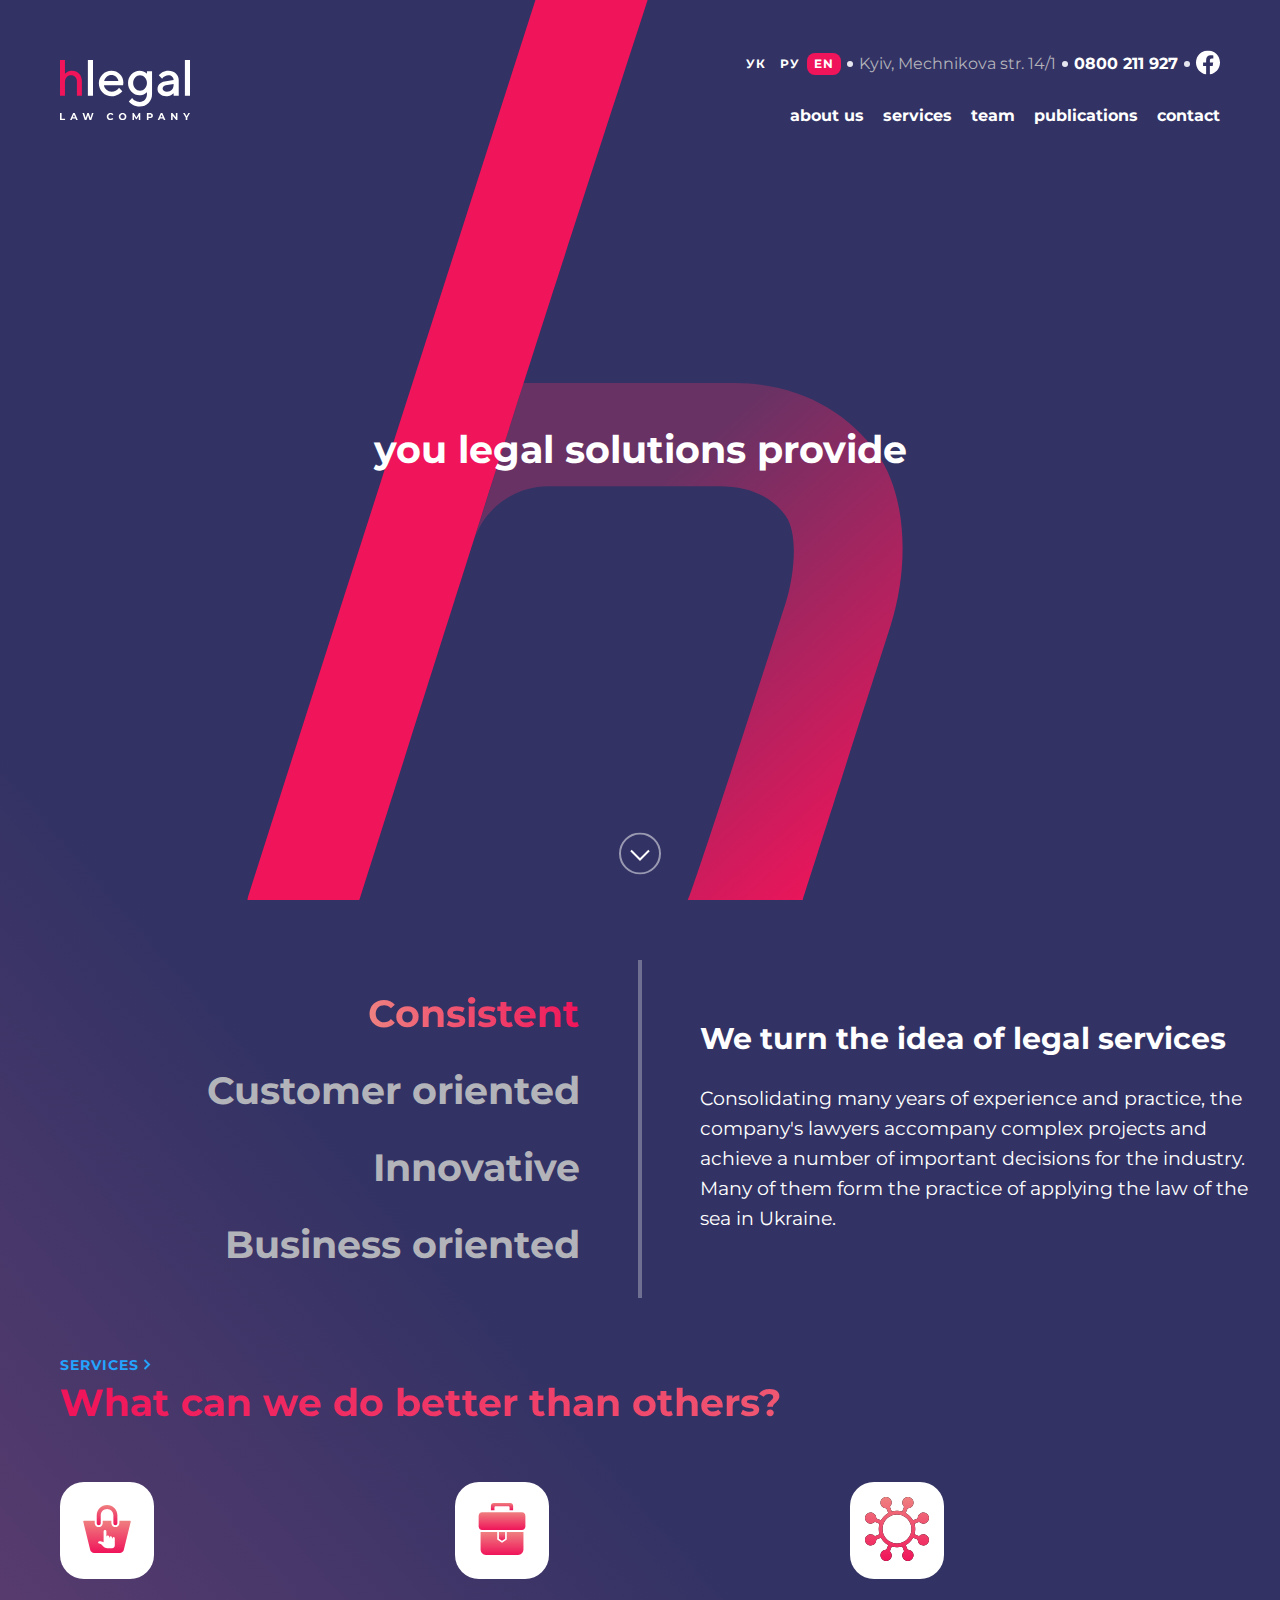
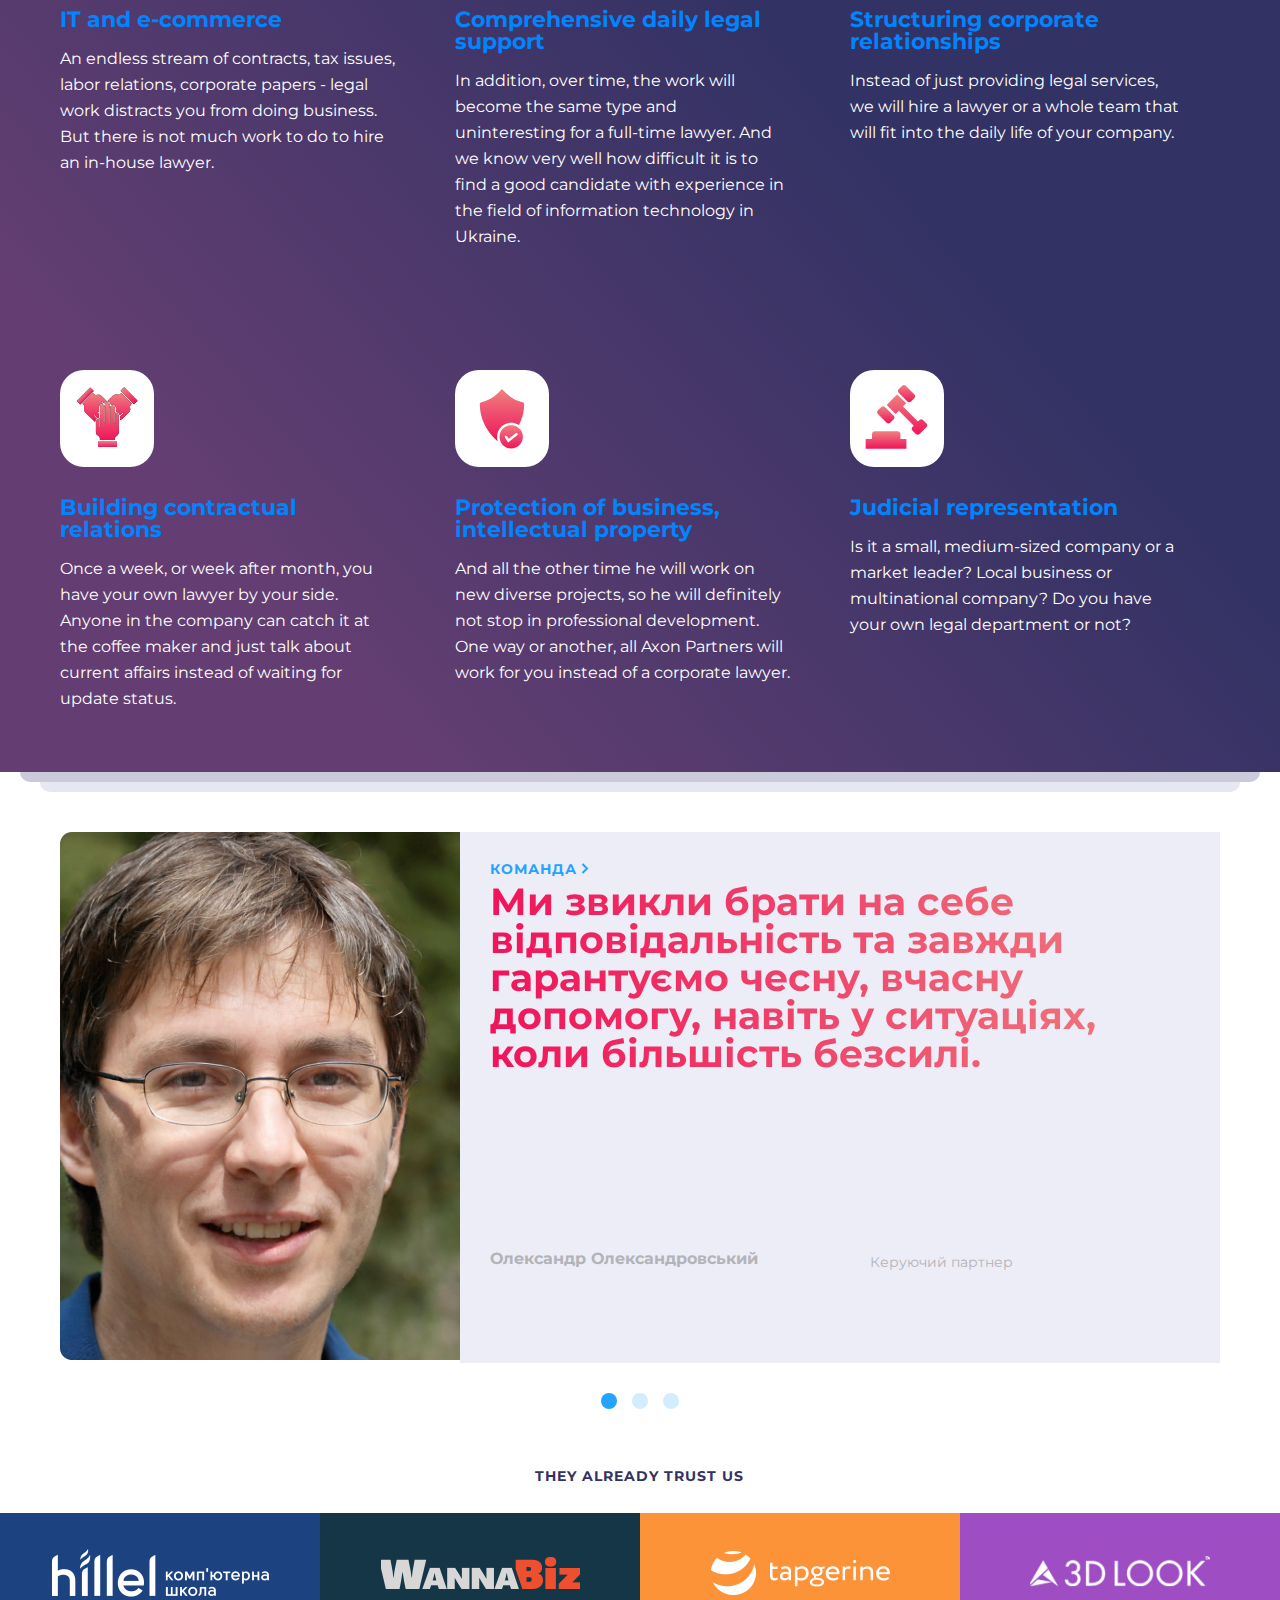
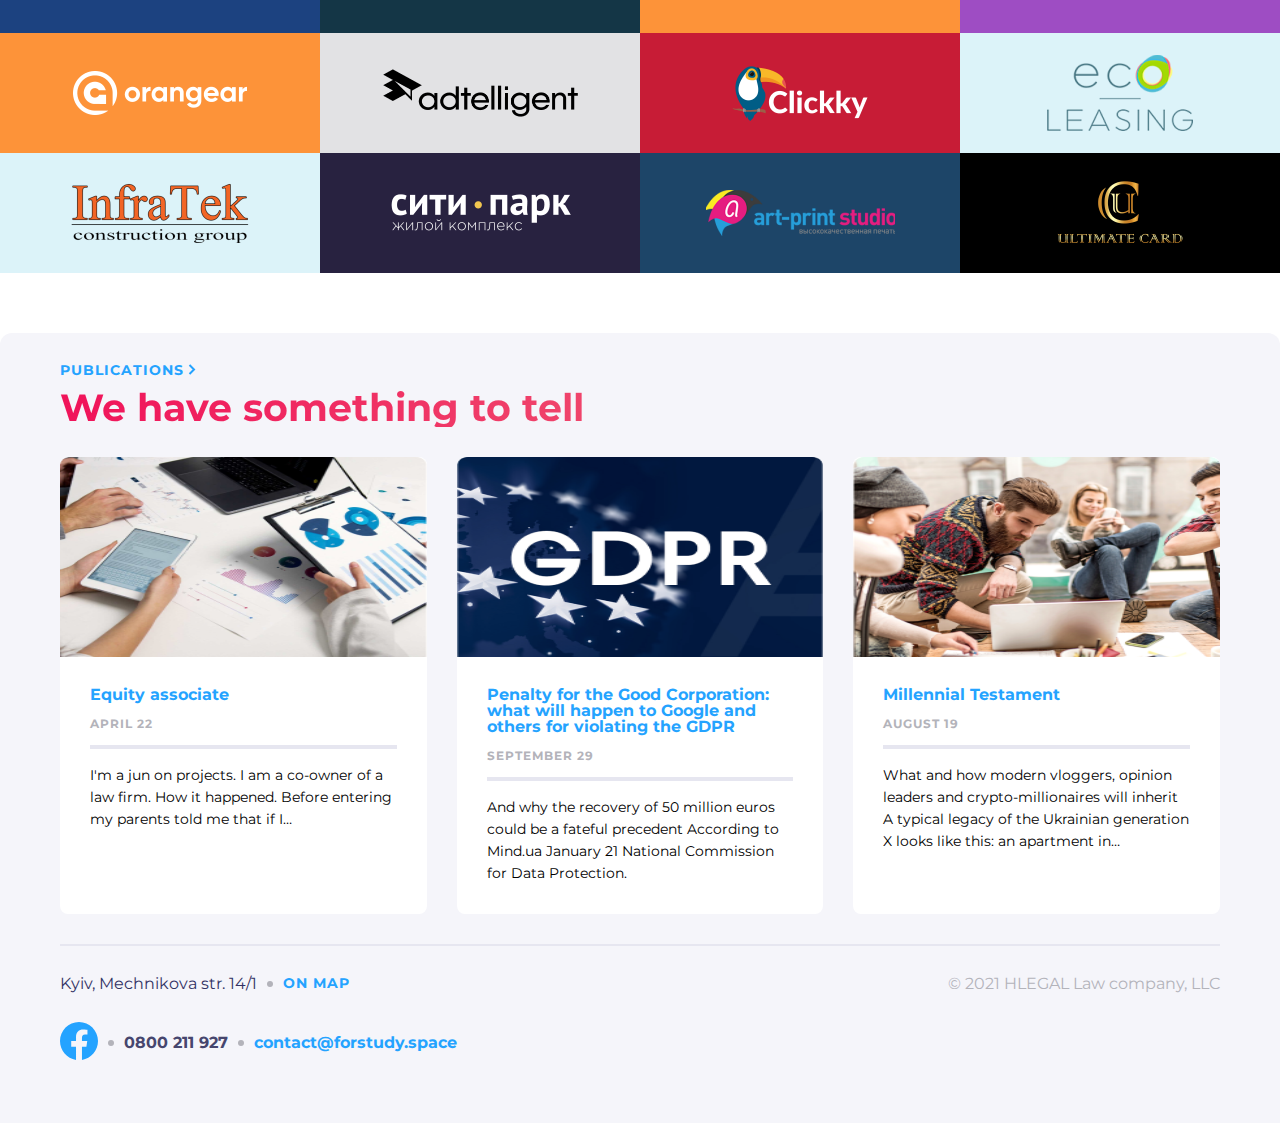
==== commit 6fa08ca7: "contact page" ====
--- a/index.htm
+++ b/index.htm
@@ -58,7 +58,7 @@
                         <a class="header__nav--link" href="service-entry.html">services</a>
                         <a class="header__nav--link" href="">team</a>
                         <a class="header__nav--link" href="">publications</a>
-                        <a class="header__nav--link" href="">contact</a>
+                        <a class="header__nav--link" href="contact.html">contact</a>
                     </nav>
                 </div>
             </header>
--- a/css/style.css
+++ b/css/style.css
@@ -632,7 +632,7 @@
   width: 32px;
   height: 32px;
   border: none;
-  background-color: rgb(50, 50, 100);
+  background-color: inherit;
   padding: 0;
 }
 .header__fb-svg:hover path {
@@ -716,6 +716,50 @@
   background-color: #E6E6F0;
 }
 
+.header-white__nav--link:not(:last-child) {
+  margin-right: 15px;
+}
+.header-white__nav--link {
+  color: #24A3FF;
+  text-align: right;
+  font-style: normal;
+  font-weight: 700;
+}
+.header-white__nav--link__active {
+  color: #F0145A;
+  text-decoration-line: underline;
+  text-underline-offset: 3px;
+}
+.header-white__nav--link:hover {
+  text-decoration: underline;
+  text-underline-offset: 4px;
+}
+.header-white__container-color {
+  background: #F5F5FA;
+  z-index: -1;
+}
+.header-white__top-of-head--tel {
+  color: #B3B3BA;
+}
+.header-white__middle--services {
+  color: rgb(50, 50, 100);
+}
+.header-white__links-lng--item:not(:last-child) {
+  color: #B3B3BA;
+}
+.header-white__links-lng--item:hover {
+  border-radius: 8px;
+  background-color: #F0145A;
+  color: white;
+}
+.header-white__links-lng--item-active:hover {
+  background-color: white;
+  color: #B3B3BA;
+}
+.header-white__fb-svg:hover path {
+  fill: #F0145A;
+}
+
 .wrapper {
   max-width: 100%;
   padding-left: 30px;
@@ -748,6 +792,10 @@
     font-size: 30px;
   }
   .service__main {
+    padding-top: 30px;
+    padding-bottom: 30px;
+  }
+  .contact {
     padding-top: 30px;
     padding-bottom: 30px;
   }
@@ -904,6 +952,10 @@
   .service__hr {
     grid-column: 1/3;
   }
+  .contact {
+    padding-bottom: 60px;
+    padding-top: 60px;
+  }
 }
 @media (min-width: 1024px) {
   .block {
@@ -990,10 +1042,23 @@
     padding-left: 160px;
     padding-right: 160px;
   }
+  .contact__wrapper {
+    padding-left: 180px;
+    padding-right: 180px;
+  }
 }
 @media (min-width: 1024px) {
   .logos a {
     width: 25%;
+  }
+  .contact {
+    display: grid;
+    grid-template-columns: repeat(2, 1fr);
+    grid-column: 1/2;
+    gap: 60px;
+  }
+  .contact__info {
+    align-self: baseline;
   }
 }
 @media (min-width: 1920px) {
@@ -1027,6 +1092,10 @@
     margin-right: auto;
   }
   .service__wrapper {
+    padding-left: 280px;
+    padding-right: 280px;
+  }
+  .contact__wrapper {
     padding-left: 280px;
     padding-right: 280px;
   }
@@ -1254,4 +1323,96 @@
   background-color: #006CCF;
 }
 
+.contact__info {
+  display: grid;
+  padding-bottom: 30px;
+  gap: 30px;
+}
+.contact__info--tel {
+  color: #46466E;
+  font-size: 21px;
+  line-height: 30px;
+}
+.contact__info--email {
+  color: #24A3FF;
+  font-size: 21px;
+  line-height: 30px;
+}
+.contact__hr {
+  background-color: #E6E6F0;
+  height: 4px;
+  width: 100%;
+  border: none;
+}
+.contact--link-fb {
+  display: flex;
+}
+.contact--link-fb:hover path {
+  fill: #F0145A;
+  color: #F0145A;
+}
+.contact--text-link:hover {
+  color: #F0145A;
+}
+.contact--text-link {
+  color: #24A3FF;
+  font-size: 12px;
+  font-weight: 700;
+  line-height: 16px;
+  letter-spacing: 1px;
+  text-transform: uppercase;
+  display: flex;
+  align-items: flex-end;
+}
+.contact--svg-fb {
+  margin-right: 10px;
+}
+
+.form {
+  border-radius: 12px;
+  background-color: #F5F5FA;
+  grid-column: 2/3;
+}
+.form__wrap {
+  display: grid;
+  gap: 15px;
+}
+.form__form {
+  display: flex;
+  flex-direction: column;
+  gap: 30px;
+  padding: 30px;
+}
+.form__title {
+  font-size: 38px;
+  font-weight: 700;
+  background: linear-gradient(90deg, #F0145A 0.84%, #EF8080 99.96%);
+  background-clip: text;
+  -webkit-background-clip: text;
+  -webkit-text-fill-color: transparent;
+}
+@media (max-width: 768px) {
+  .form__title {
+    font-size: 30px;
+  }
+}
+.form--input {
+  padding: 15px;
+  border-radius: 8px;
+  border: 1px solid #FFF;
+  background-color: #FFF;
+  color: #B3B3BA;
+  line-height: 26px;
+  width: calc(100% - 30px);
+  font-family: montserrat, sans-serif;
+}
+.form__legend {
+  color: #24A3FF;
+  font-size: 14px;
+  font-weight: 700;
+  letter-spacing: 1px;
+  text-transform: uppercase;
+  color: #B3B3BA;
+}
+
 /*# sourceMappingURL=style.css.map */
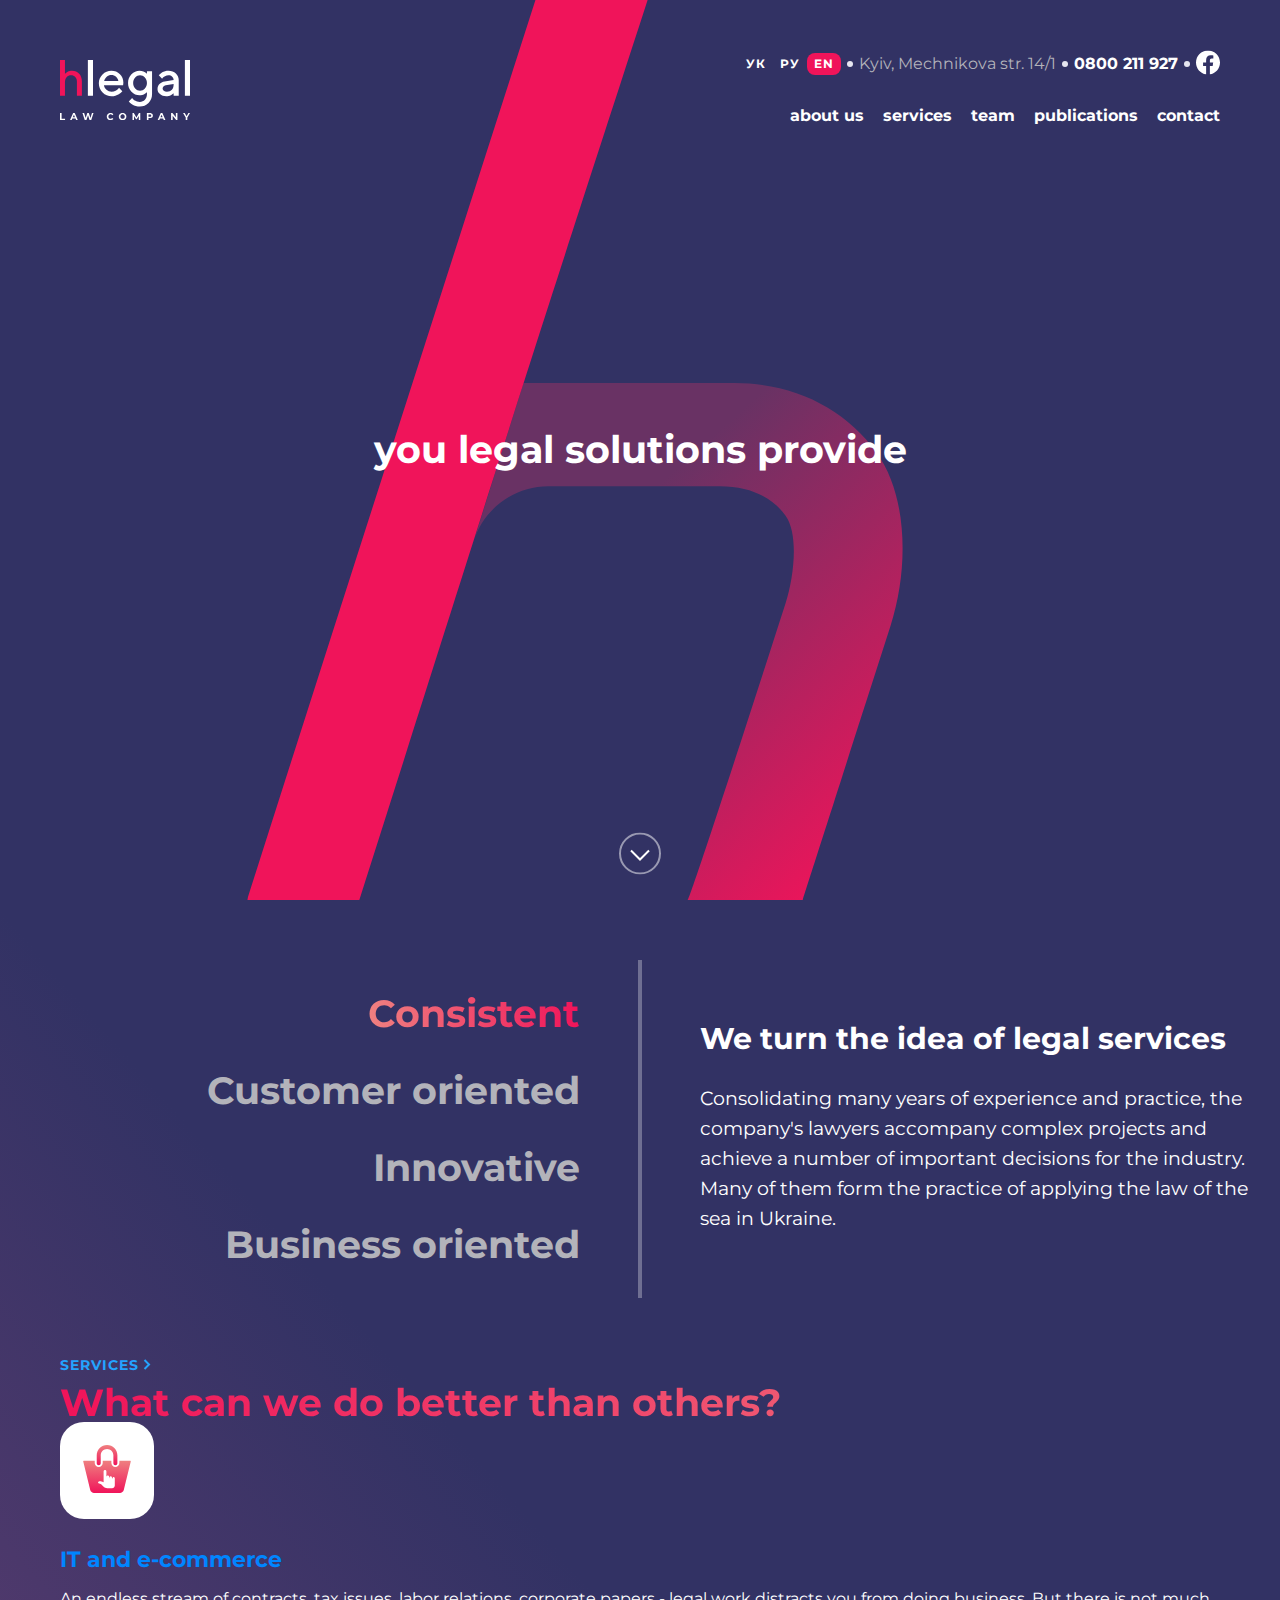
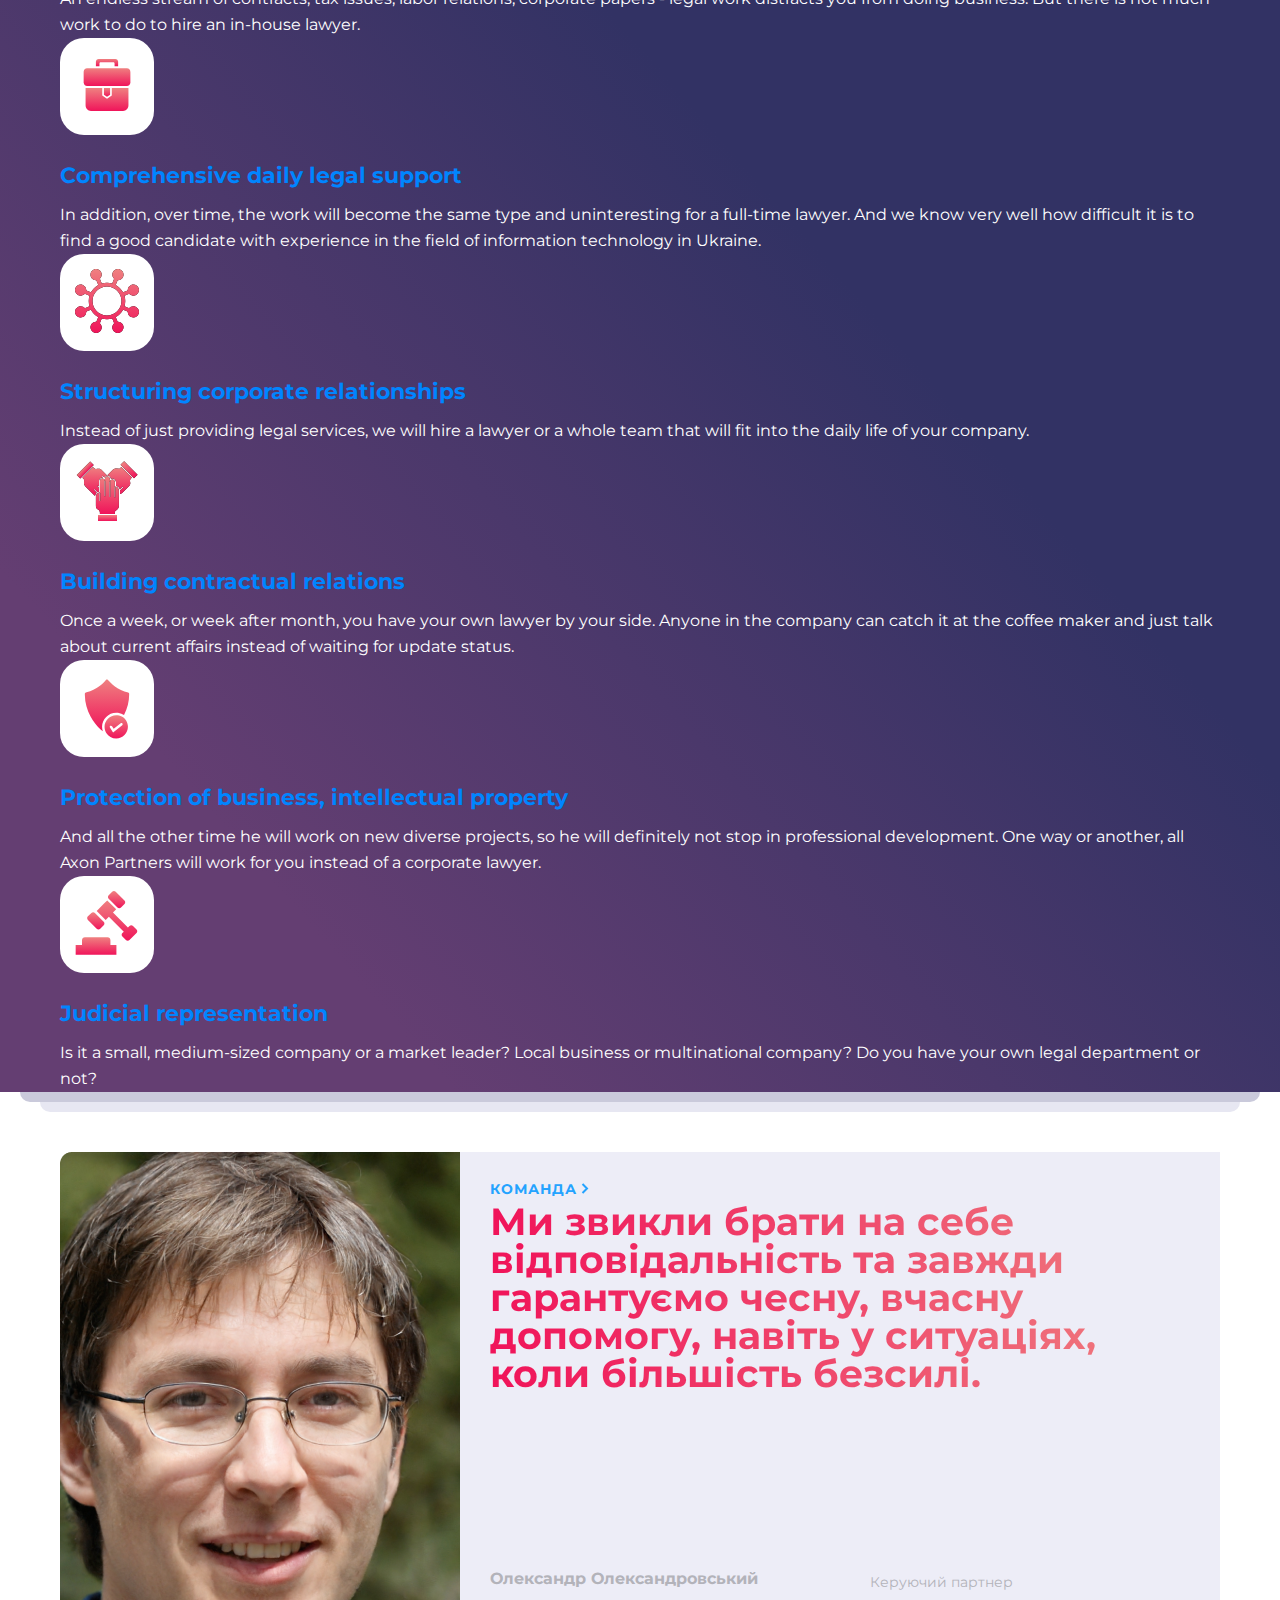
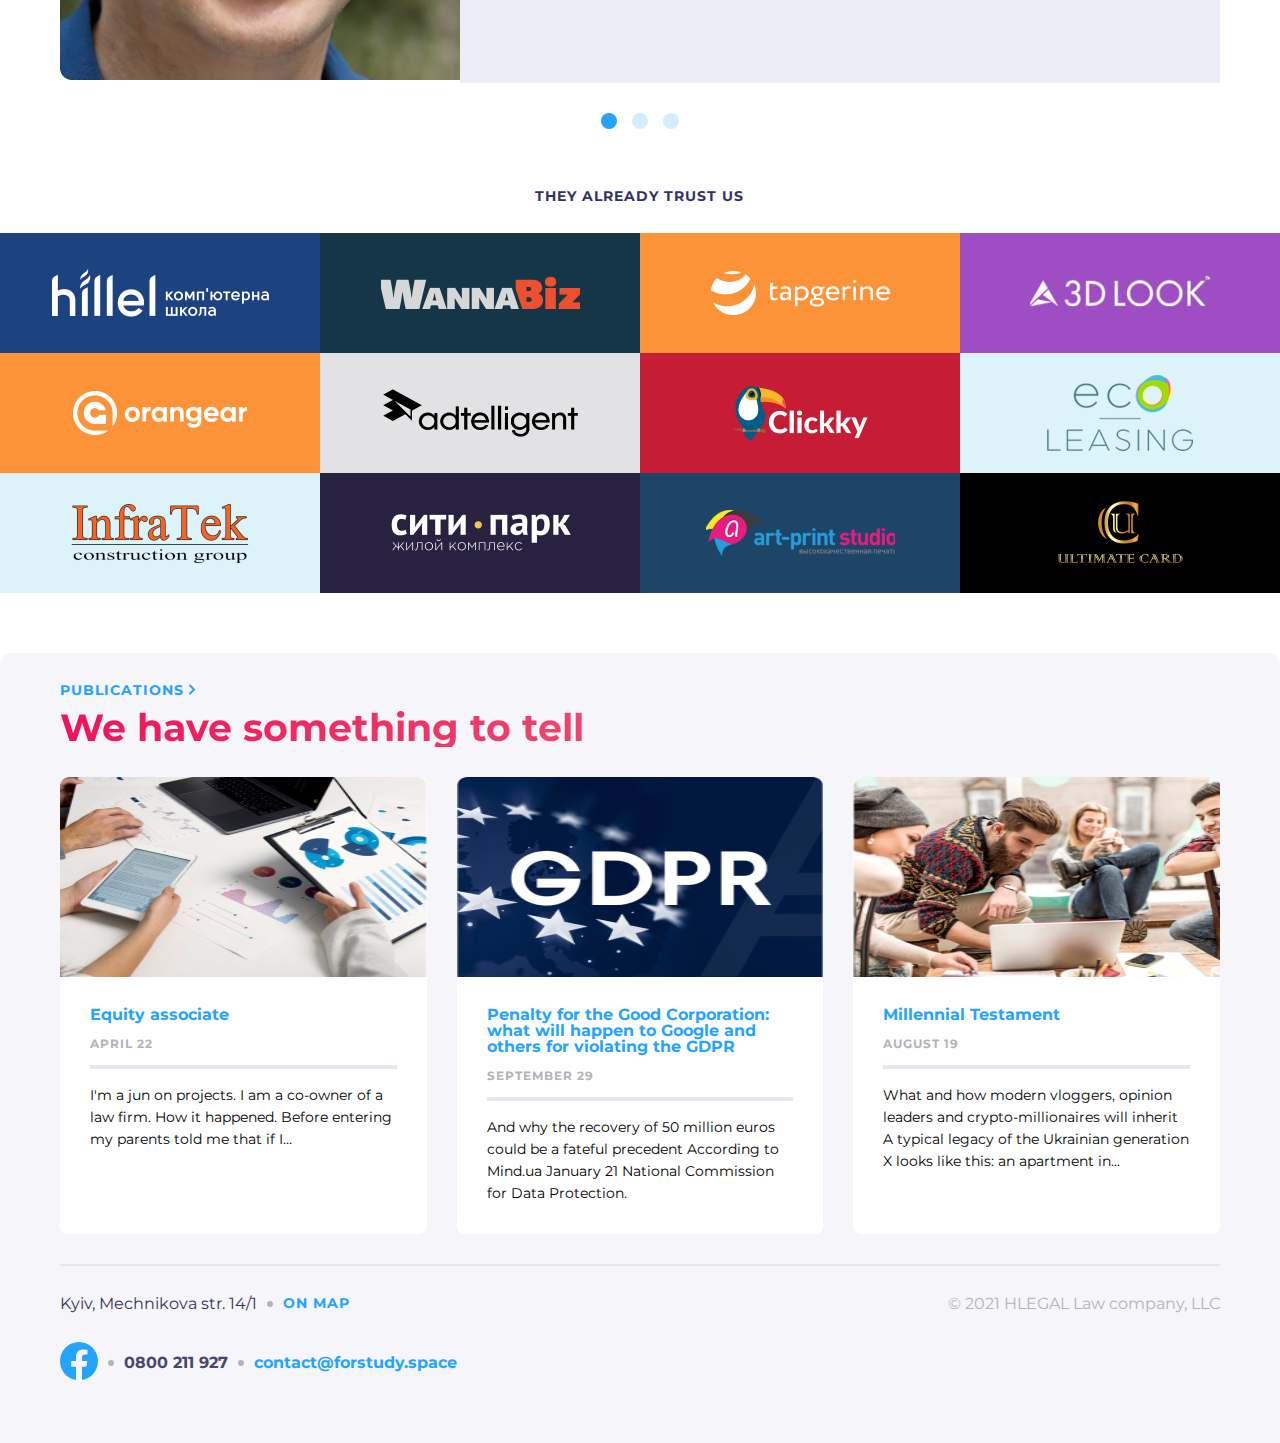
==== commit bb57f203: "created burger mebu" ====
--- a/index.htm
+++ b/index.htm
@@ -55,9 +55,9 @@
                     </button>
                     <nav class="header__nav mobile-hidden">
                         <a class="header__nav--link" href="">about us</a>
-                        <a class="header__nav--link" href="service-entry.html">services</a>
+                        <a class="header__nav--link" href="service.html">services</a>
                         <a class="header__nav--link" href="">team</a>
-                        <a class="header__nav--link" href="">publications</a>
+                        <a class="header__nav--link" href="publications.html">publications</a>
                         <a class="header__nav--link" href="contact.html">contact</a>
                     </nav>
                 </div>
@@ -127,11 +127,13 @@
                         What can we do better than others?
                     </h1>
                 </div>
-                <div class="blocks">
-                    <div class="block">
-                        <div class="wrap-for-services-img">
-                            <img src="./images/servicesImg/Ecommerce.svg" alt="">
-                        </div>
+                <div class="services__blocks">
+                    <div class="services__blocks--item">
+                        <a href="service-entry.html">
+                            <div class="wrap-for-services-img">
+                                <img src="./images/servicesImg/Ecommerce.svg" alt="">
+                            </div>
+                        </a>
                         <h3 class="h3-regular">
                             IT and e-commerce
                         </h3>
@@ -142,7 +144,7 @@
                             business. But there is not much work to do to hire an in-house lawyer.
                         </p>
                     </div>
-                    <div class="block">
+                    <div class="services__blocks--item">
                         <div class="wrap-for-services-img">
                             <img src="./images/servicesImg/Support.svg" alt="">
                         </div>
@@ -159,7 +161,7 @@
                             Ukraine.
                         </p>
                     </div>
-                    <div class="block">
+                    <div class="services__blocks--item">
                         <div class="wrap-for-services-img">
                             <img src="./images/servicesImg/Group.svg" alt="">
                         </div>
@@ -173,7 +175,7 @@
                             your company.
                         </p>
                     </div>
-                    <div class="block">
+                    <div class="services__blocks--item">
                         <div class="wrap-for-services-img">
                             <img src="./images/servicesImg/Trust.svg" alt="">
                         </div>
@@ -187,7 +189,7 @@
                             coffee maker and just talk about current affairs instead of waiting for update status.
                         </p>
                     </div>
-                    <div class="block">
+                    <div class="services__blocks--item">
                         <div class="wrap-for-services-img">
                             <img src="./images/servicesImg/Protection.svg" alt="">
                         </div>
@@ -201,7 +203,7 @@
                             One way or another, all Axon Partners will work for you instead of a corporate lawyer.
                         </p>
                     </div>
-                    <div class="block">
+                    <div class="services__blocks--item">
                         <div class="wrap-for-services-img">
                             <img src="./images/servicesImg/Layer.svg" alt="">
                         </div>
@@ -368,7 +370,7 @@
                         </p>
                     </div>
                 </div>
-                <div class="publications__cards--item">
+                <div class="publications__cards--item publications__cards--item-grid">
                     <picture class="publications__cards--img">
                         <source media="(min-width: 1920px)" srcset="./images/publications-photo/Cover3-desktop.png" />
                         <source media="(min-width: 1440px)" srcset="./images/publications-photo/Cover3-1440.png" />
@@ -436,11 +438,27 @@
                 </svg>
             </button>
             <a class="mobile-navigation__container--link mobile-navigation__container--link-current-page" href="">about us</a>
-            <a class="mobile-navigation__container--link" href="">послуги</a>
-            <a class="mobile-navigation__container--link" href="">контаки</a>
-            <a class="mobile-navigation__container--link" href="">публікації</a>
+            <a class="mobile-navigation__container--link" href="service.html">послуги</a>
+            <a class="mobile-navigation__container--link" href="contact.html">контаки</a>
+            <a class="mobile-navigation__container--link" href="publications.html">публікації</a>
             <a class="mobile-navigation__container--link" href="">команда</a>           
         </nav>
     </div>
+
+
+    <script>
+        let  burgMenu =  document.querySelector('.header__button--nav');
+        let burgMenuClose = document.querySelector('.mobile-navigation__container--button');
+        let mobNavClose = document.querySelector('.mobile-navigation');
+
+        burgMenu.addEventListener('click', () => {
+            mobNavClose.classList.remove('mobile-navigation-close')
+        });
+
+        burgMenuClose.addEventListener('click', () => {
+                mobNavClose.classList.add('mobile-navigation-close')
+            })
+        
+    </script>
 </body>
 </html>--- a/css/style.css
+++ b/css/style.css
@@ -145,6 +145,81 @@
   display: none;
 }
 
+.switcher {
+  display: flex;
+  width: 233px;
+  height: 42px;
+  background-color: #E6E6F0;
+  border-radius: 12px;
+  position: relative;
+  cursor: pointer;
+  transition-duration: 0.3;
+  margin-top: 30px;
+  margin-bottom: 30px;
+  justify-content: center;
+}
+
+.switcher:hover::after {
+  border-radius: 12px;
+  background-color: #F5F5FA;
+}
+
+.switcher::before {
+  position: absolute;
+  display: inline-flex;
+  top: 2px;
+  left: 2px;
+  content: "news";
+  width: 105px;
+  height: 38px;
+  background-color: white;
+  padding: 8px 30px 10px 30px;
+  border-radius: 12px;
+  color: rgb(50, 50, 100);
+  text-align: center;
+  font-weight: 700;
+  box-sizing: border-box;
+}
+
+.switcher::after {
+  position: absolute;
+  display: inline-flex;
+  top: 2px;
+  left: 109px;
+  content: "articles";
+  width: 122px;
+  height: 38px;
+  padding: 8px 30px 10px 30px;
+  color: rgb(50, 50, 100);
+  text-align: center;
+  font-weight: 700;
+  box-sizing: border-box;
+}
+
+input:checked + .switcher::after {
+  background-color: white;
+  border-radius: 12px;
+}
+
+input:checked + .switcher:hover::before {
+  background-color: #F5F5FA;
+  border-radius: 12px;
+}
+
+input:checked + .switcher::before {
+  background-color: #E6E6F0;
+}
+
+input#switcher {
+  display: none;
+}
+
+.wrapper-switcher {
+  display: flex;
+  justify-content: center;
+  transition-duration: 0.3;
+}
+
 .publications {
   padding-top: 30px;
   background-color: #F5F5FA;
@@ -169,6 +244,9 @@
 .publications__cards--title {
   margin-bottom: 15px;
 }
+.publications__cards--title:hover {
+  color: #F0145A;
+}
 .publications__cards--date {
   margin-bottom: 15px;
   color: #B3B3BA;
@@ -183,6 +261,20 @@
   background: #E6E6F0;
   height: 4px;
   border: none;
+}
+.publications__btn {
+  width: 211px;
+  height: 56px;
+  display: flex;
+  align-items: center;
+  box-sizing: border-box;
+}
+
+.wrap-btn {
+  display: flex;
+  justify-content: center;
+  padding-bottom: 30px;
+  padding-top: 30px;
 }
 
 .hero {
@@ -642,8 +734,14 @@
   text-decoration-line: underline;
   text-underline-offset: 3px;
 }
-.header__nav--link:active {
+.header__nav--link {
+  color: white;
+  font-weight: 700;
+}
+.header__nav--link__active {
   color: #F0145A;
+  text-decoration: underline;
+  text-underline-offset: 3px;
 }
 
 .header-main {
@@ -799,6 +897,9 @@
     padding-top: 30px;
     padding-bottom: 30px;
   }
+  .spacer_publications {
+    display: none;
+  }
 }
 @media (min-width: 768px) {
   .logos {
@@ -888,7 +989,7 @@
   .publications__cards--item {
     overflow: hidden;
   }
-  .publications__cards--item:nth-child(3) {
+  .publications__cards--item-grid {
     grid-column: 1/3;
   }
   .header__wrapper {
@@ -925,10 +1026,6 @@
   .header__middle {
     margin: 0;
   }
-  .header__nav--link {
-    color: #FFF;
-    font-weight: 700;
-  }
   .header__nav--link:not(:last-child) {
     margin-right: 15px;
   }
@@ -955,6 +1052,10 @@
   .contact {
     padding-bottom: 60px;
     padding-top: 60px;
+  }
+  .spacer_publications {
+    display: block;
+    height: 60px;
   }
 }
 @media (min-width: 1024px) {
@@ -1397,14 +1498,17 @@
   }
 }
 .form--input {
+  border: 1px solid #FFF;
   padding: 15px;
   border-radius: 8px;
-  border: 1px solid #FFF;
   background-color: #FFF;
-  color: #B3B3BA;
   line-height: 26px;
   width: calc(100% - 30px);
   font-family: montserrat, sans-serif;
+  outline: none;
+}
+.form--input:invalid {
+  border-color: #F00;
 }
 .form__legend {
   color: #24A3FF;
@@ -1414,5 +1518,12 @@
   text-transform: uppercase;
   color: #B3B3BA;
 }
+.form--text-area {
+  resize: none;
+}
+
+.form--input:focus {
+  border: 1px solid #24A3FF;
+}
 
 /*# sourceMappingURL=style.css.map */
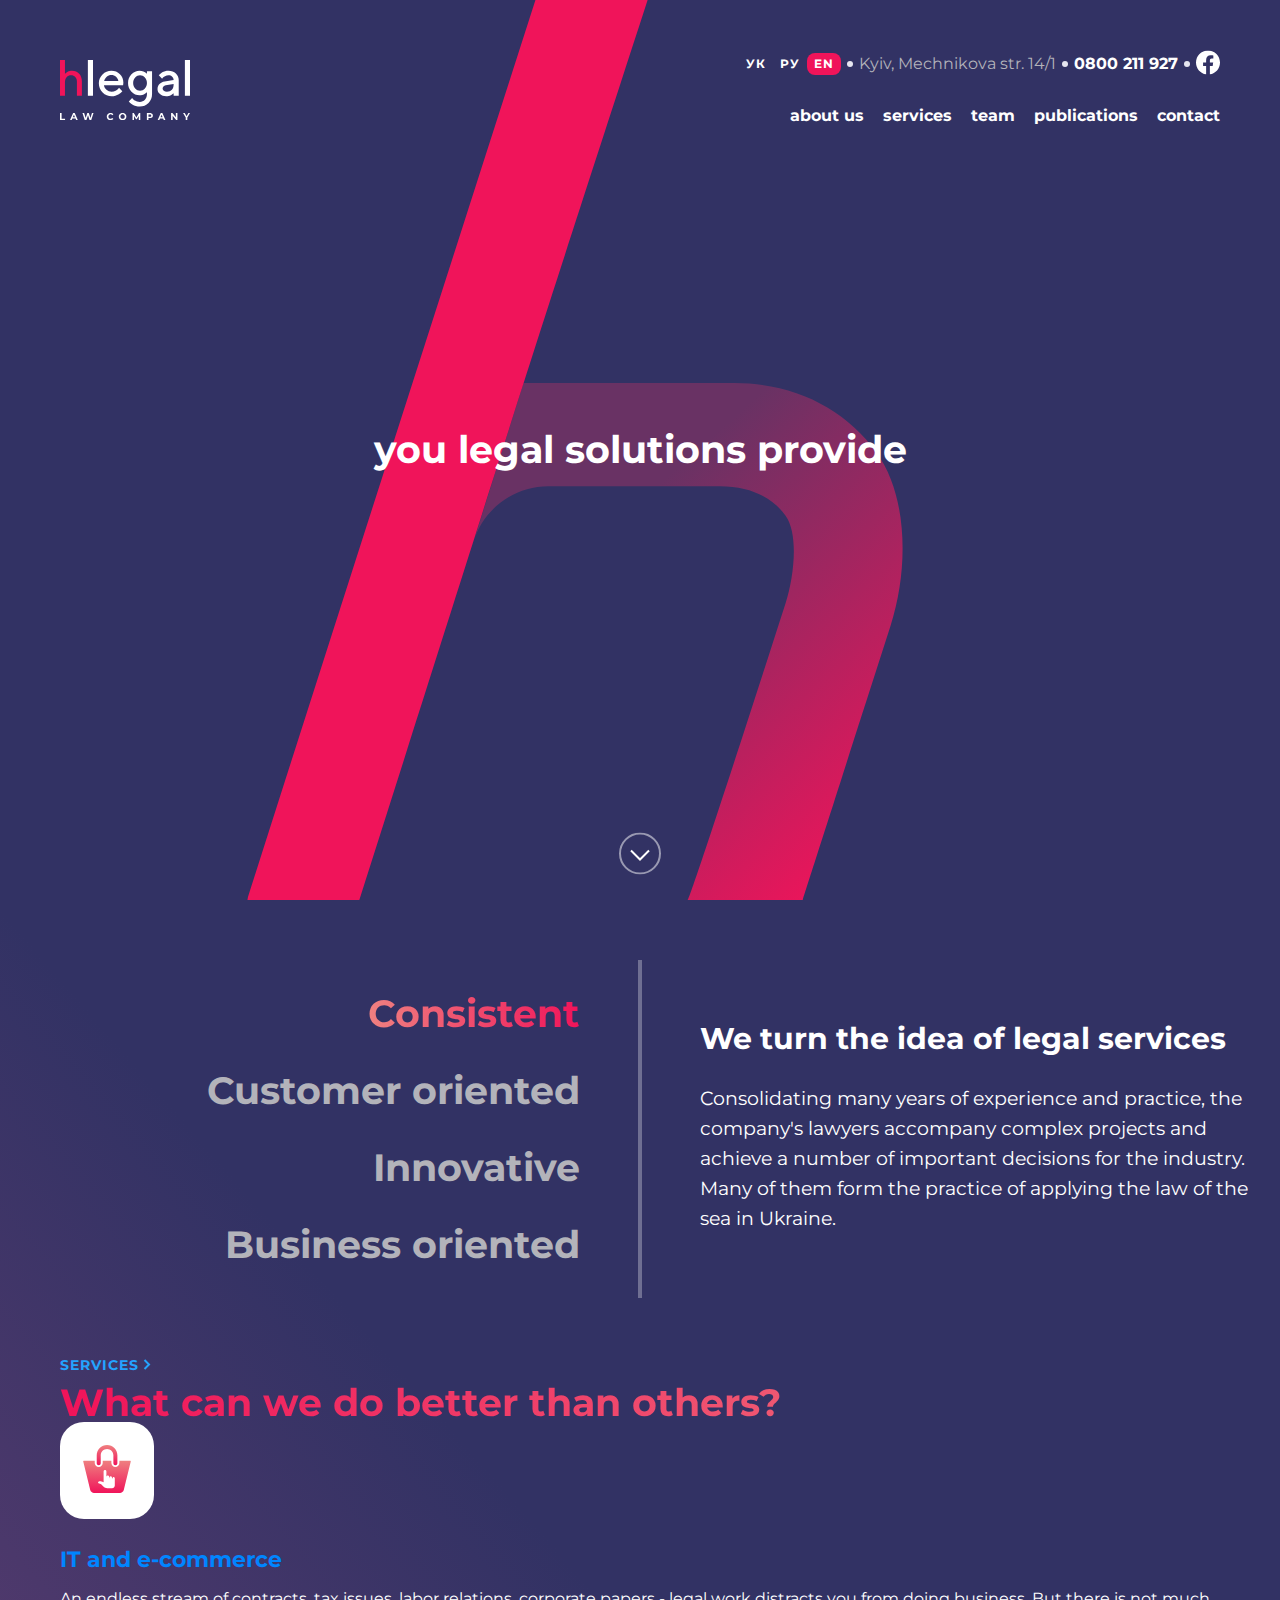
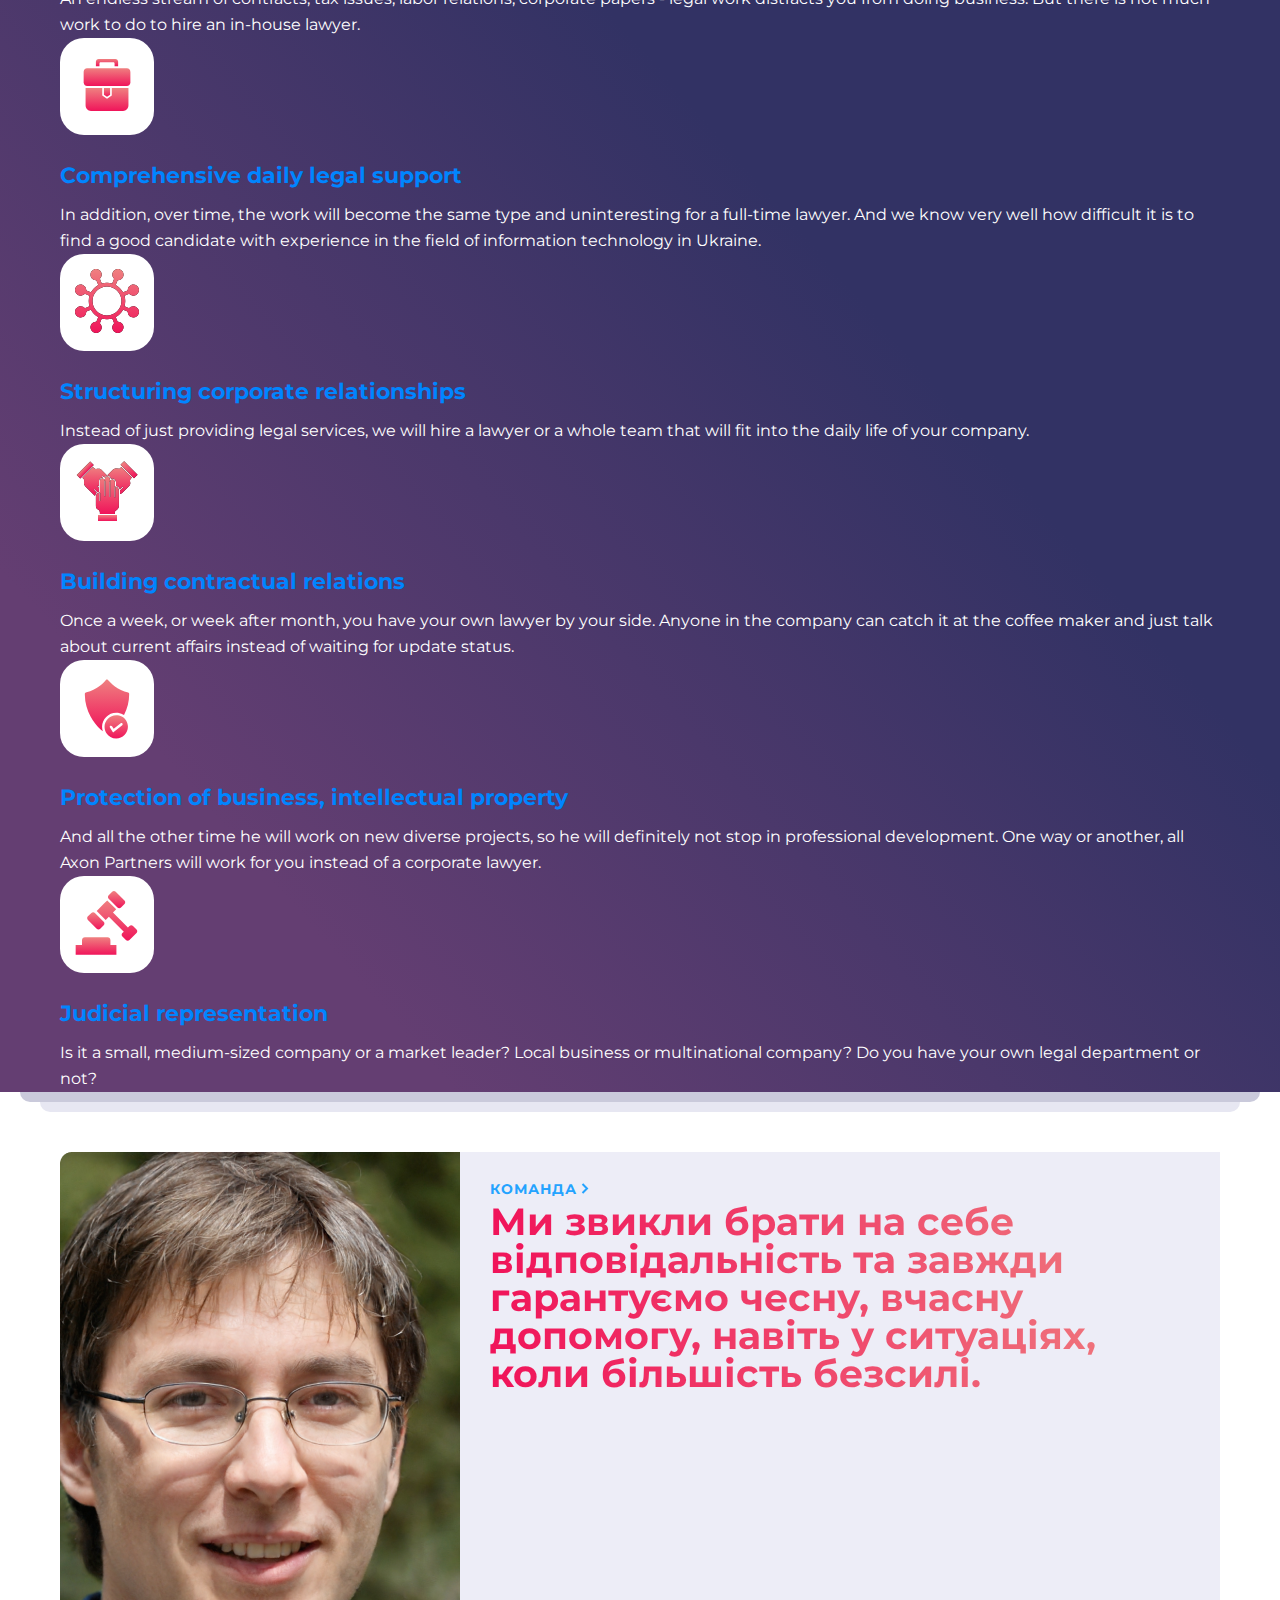
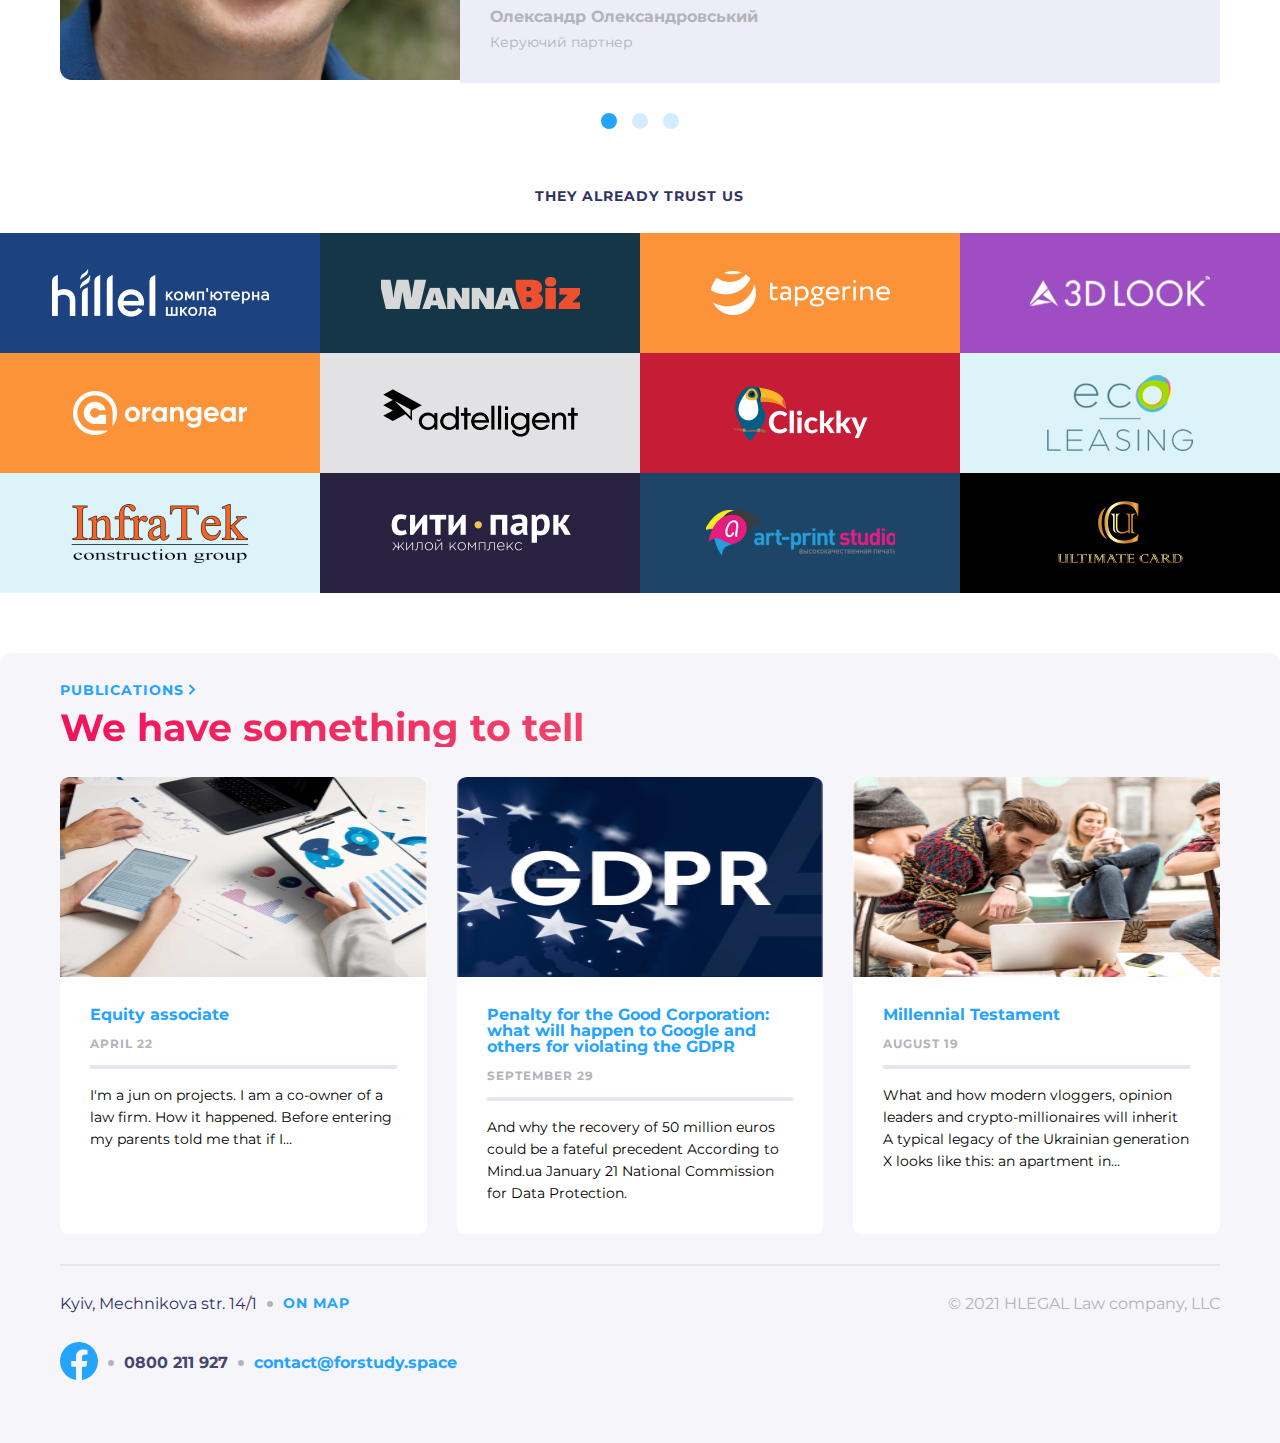
==== commit bd837b0b: "test2" ====
--- a/index.htm
+++ b/index.htm
@@ -247,7 +247,7 @@
                             безсилі.
                         </h1>
                     </div>
-                    <div class="contact">
+                    <div class="contact-slider">
                         <h4 class="contact-name" >
                             Олександр Олександровський
                         </h4>
